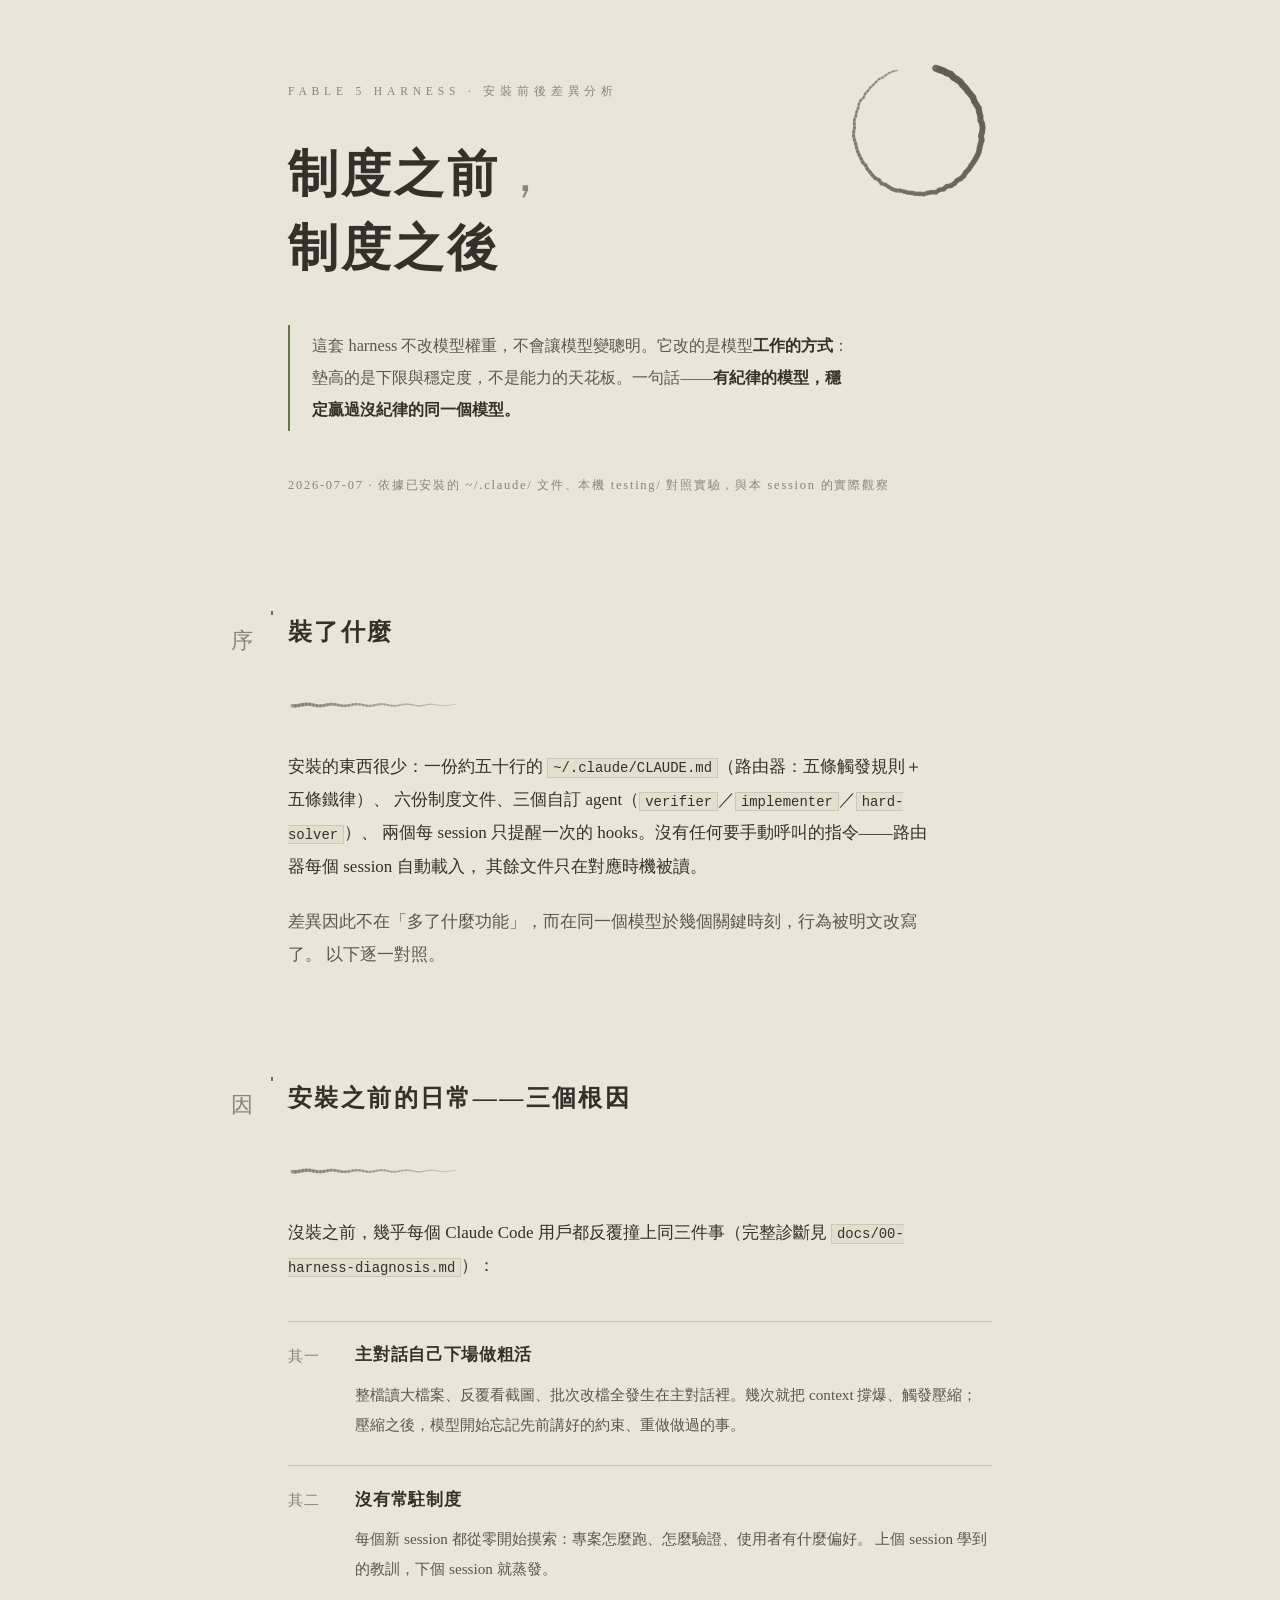
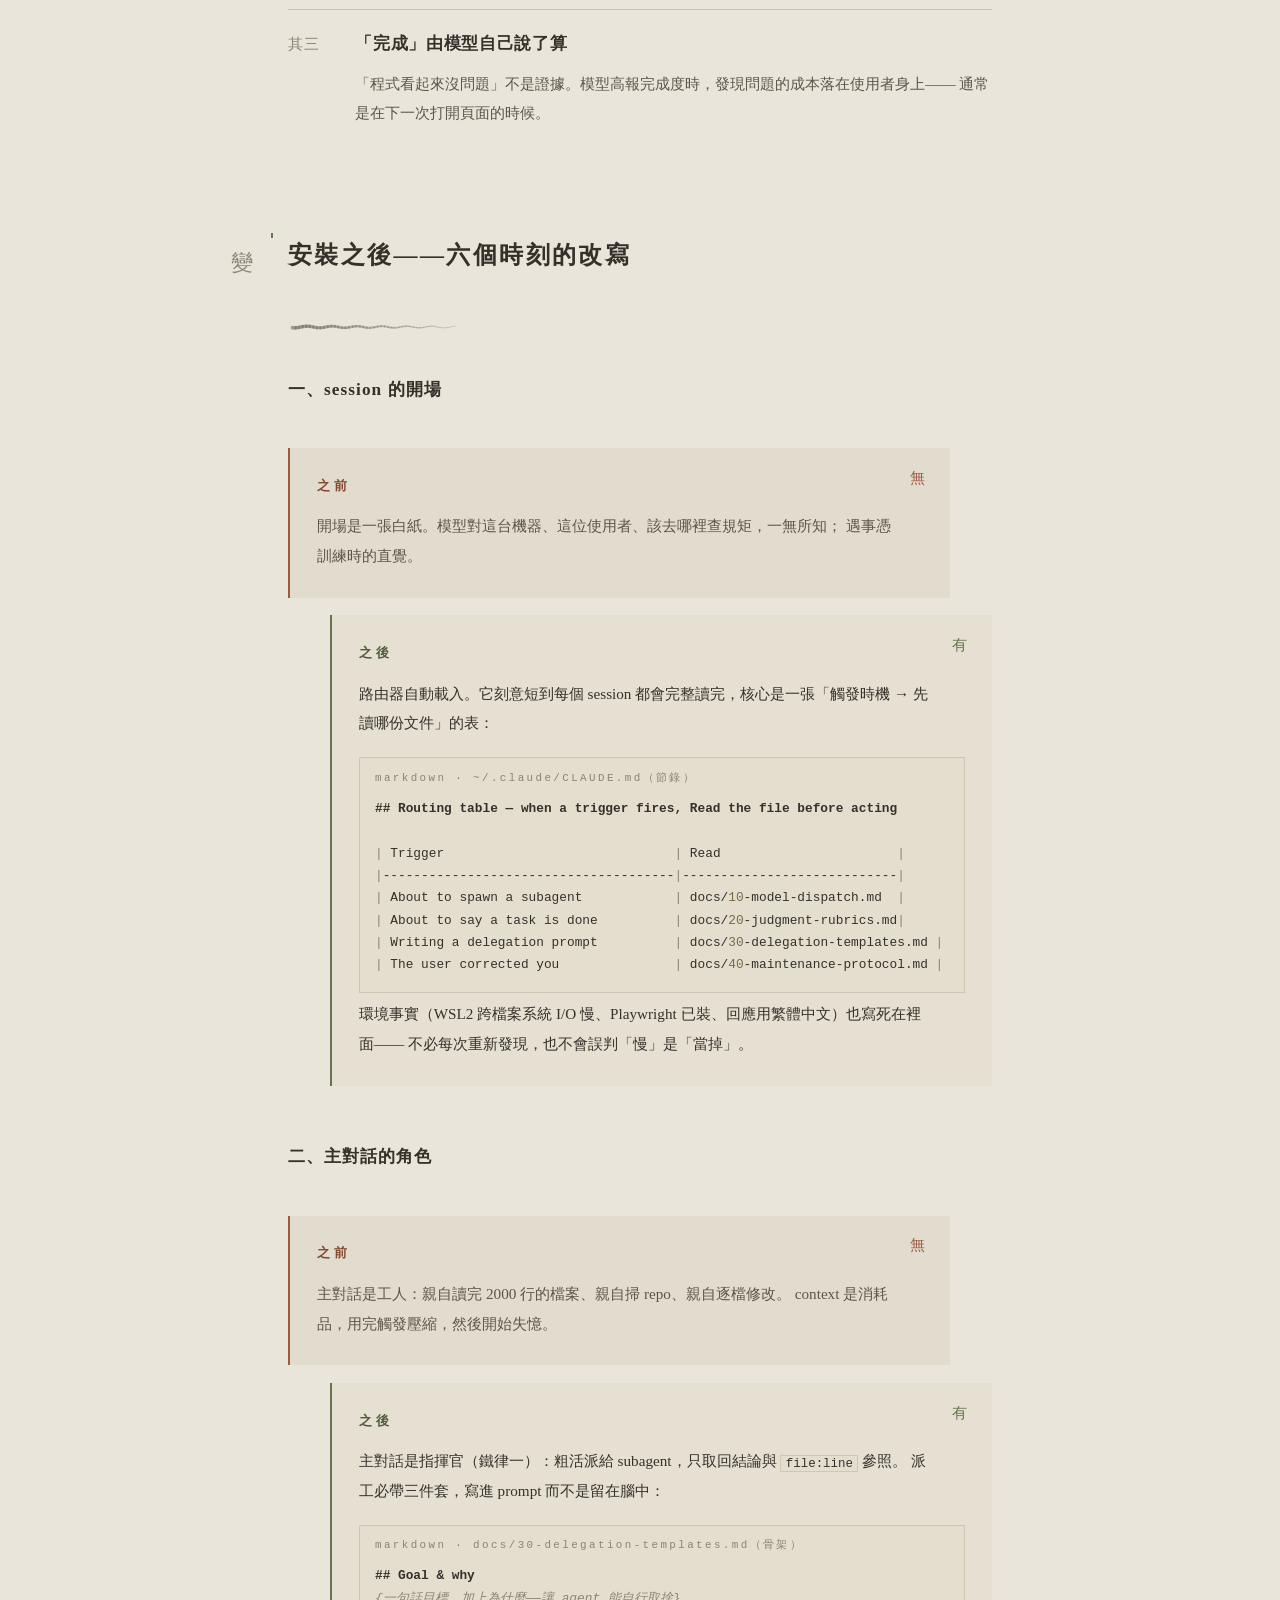
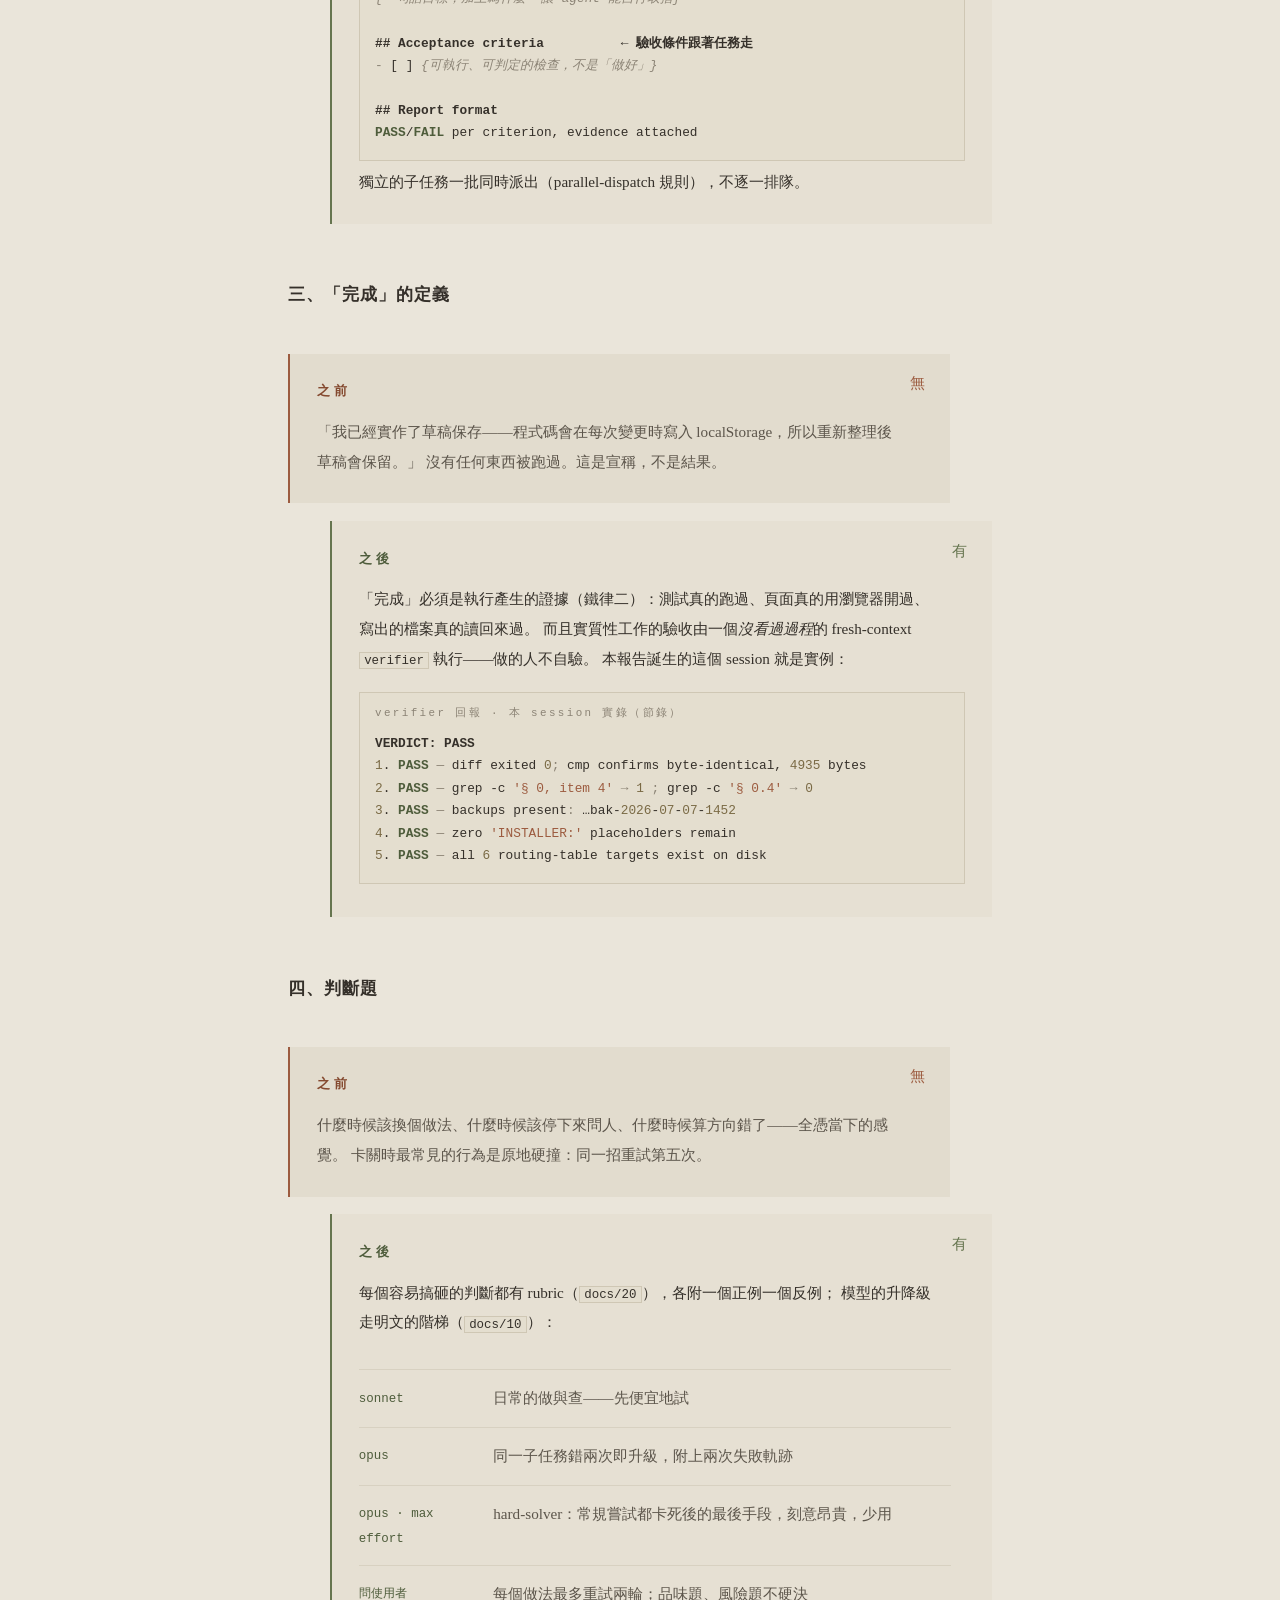
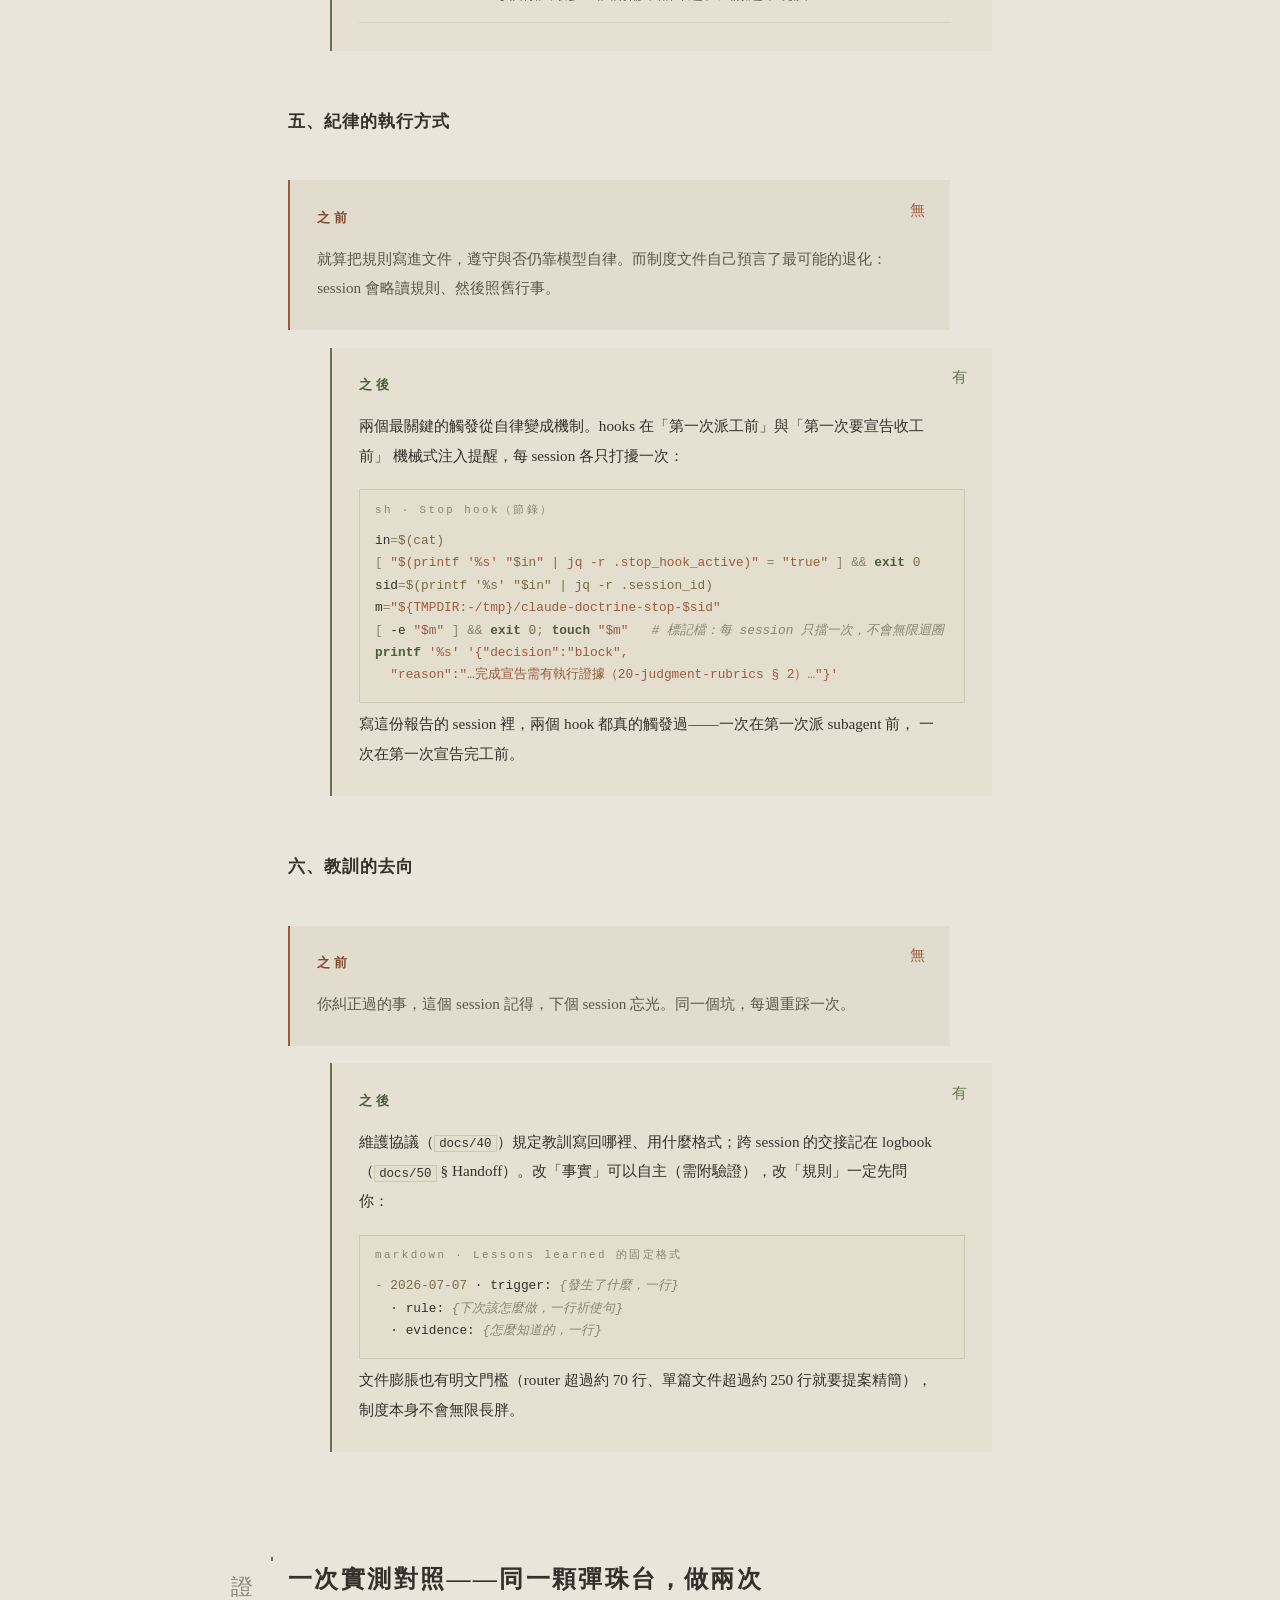
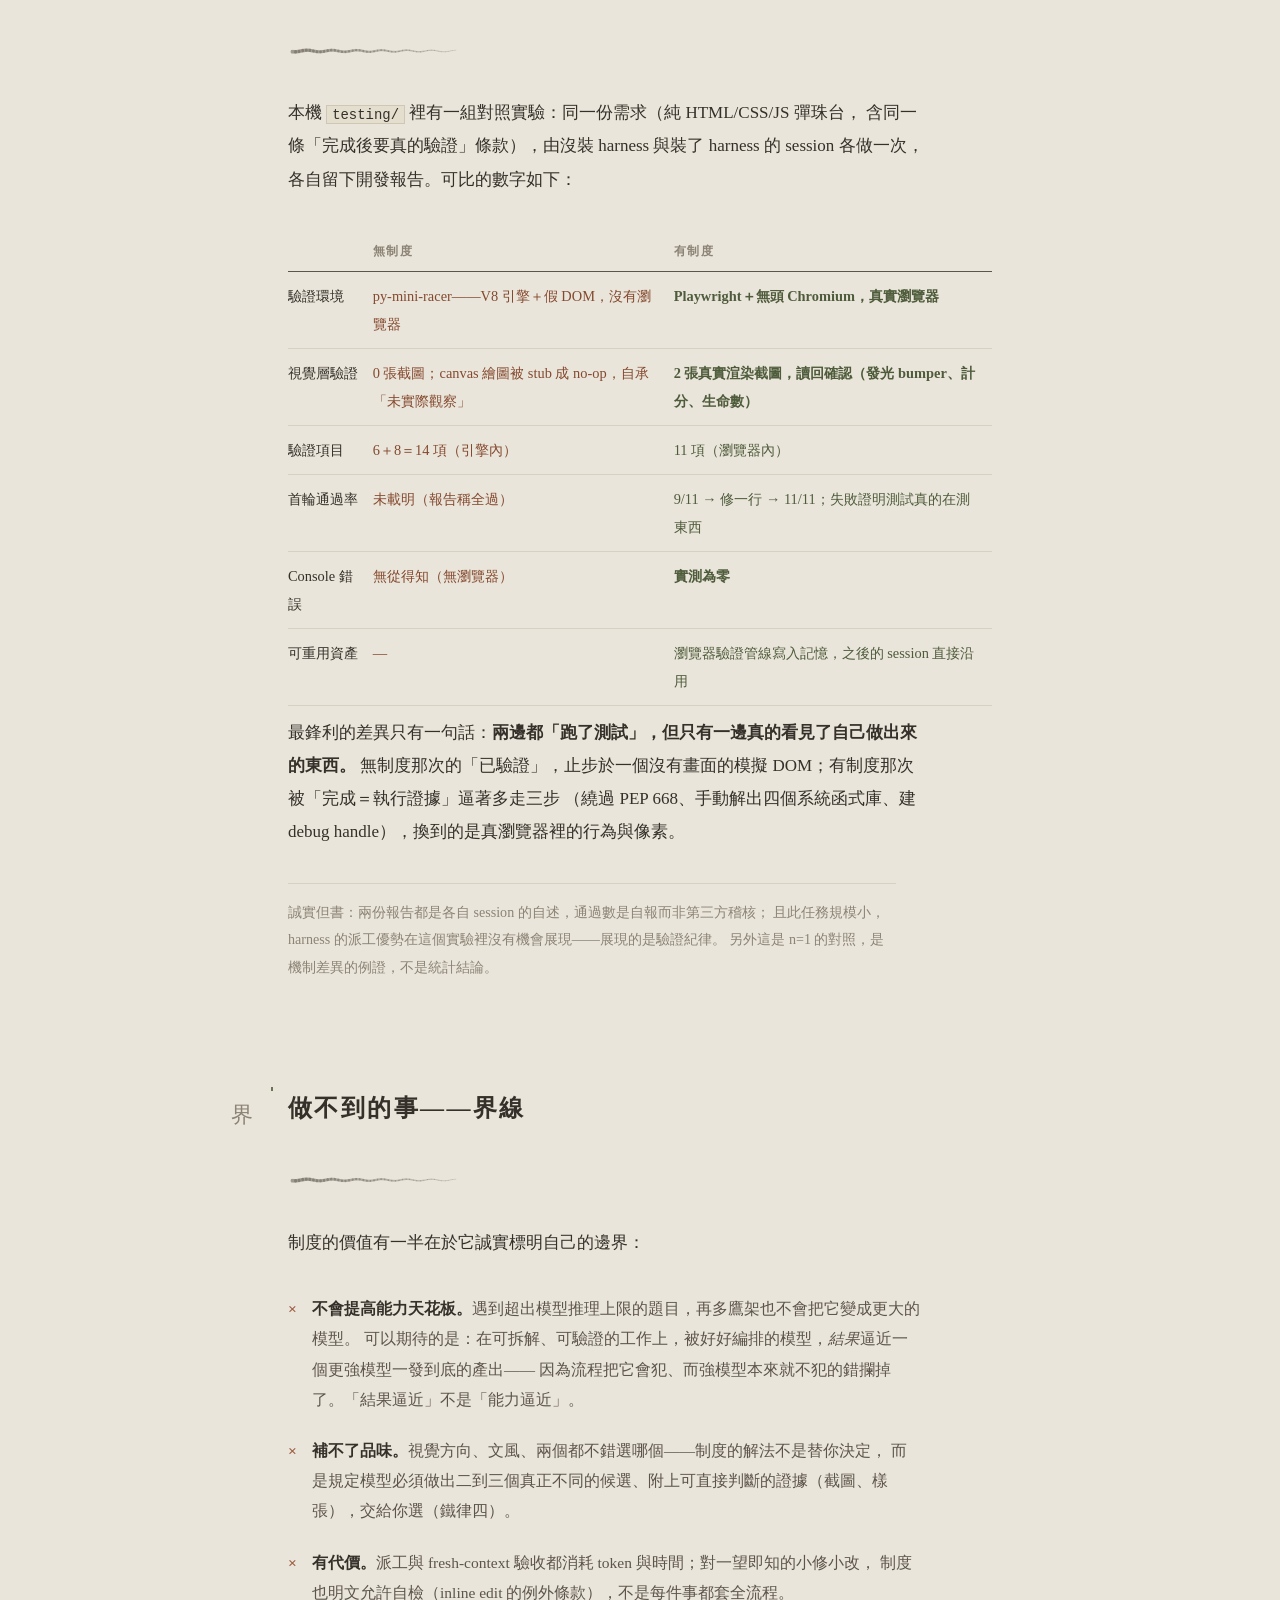
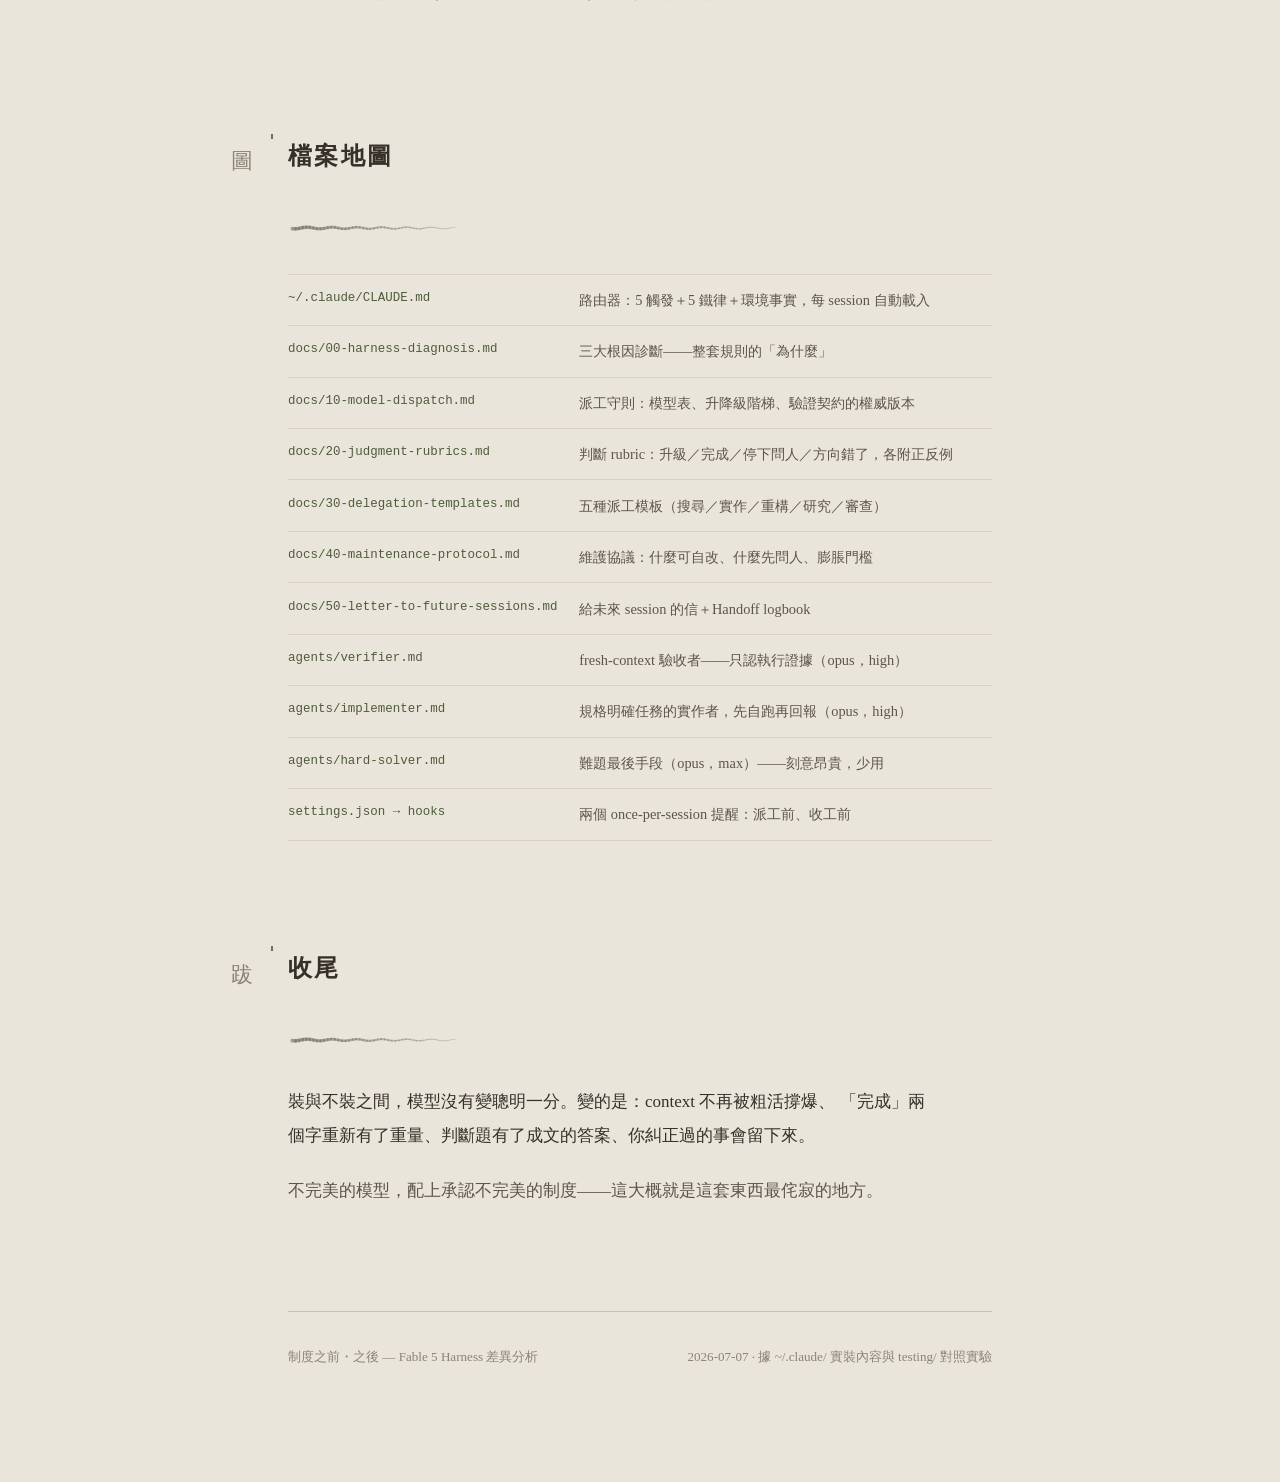
==== harness_impact_analysis.html @ f53d6fe9 "Add before/after impact analysis report (wabi-sabi HTML) Self-contained zh-Hant page contrasting ses" ====
<!doctype html>
<html lang="zh-Hant">
<head>
<meta charset="utf-8">
<meta name="viewport" content="width=device-width, initial-scale=1">
</head>
<body>
<title>制度之前・之後 — Fable 5 Harness 差異分析</title>
<style>
  :root{
    --ground:#EAE5DA; --panel:#E2DCCE; --panel-2:#E6E0D3;
    --ink:#35302A; --ink-soft:#5C554B; --faint:#8B8375;
    --line:#CBC3B1; --line-soft:#D8D1C1;
    --moss:#66754F; --moss-ink:#4E5C3B; --moss-wash:#DCDCC8;
    --rust:#9C5B3F; --rust-ink:#84492F; --rust-wash:#E3D6C6;
    --tea:#7A6A45;
    --code-bg:#E4DECF; --code-line:#CFC7B4;
    --serif:"Noto Serif TC","Source Han Serif TC","Source Han Serif TW","Songti TC","PMingLiU",Georgia,serif;
    --mono:ui-monospace,"Cascadia Code","Consolas","Courier New",monospace;
  }
  @media (prefers-color-scheme: dark){
    :root{
      --ground:#262421; --panel:#2C2926; --panel-2:#2A2724;
      --ink:#D8D1C2; --ink-soft:#B3AB9A; --faint:#8E8677;
      --line:#413D36; --line-soft:#38342E;
      --moss:#95A578; --moss-ink:#A9B98C; --moss-wash:#31342A;
      --rust:#C08059; --rust-ink:#CE9270; --rust-wash:#38302A;
      --tea:#B3A075;
      --code-bg:#211F1C; --code-line:#3A362F;
    }
  }
  :root[data-theme="light"]{
    --ground:#EAE5DA; --panel:#E2DCCE; --panel-2:#E6E0D3;
    --ink:#35302A; --ink-soft:#5C554B; --faint:#8B8375;
    --line:#CBC3B1; --line-soft:#D8D1C1;
    --moss:#66754F; --moss-ink:#4E5C3B; --moss-wash:#DCDCC8;
    --rust:#9C5B3F; --rust-ink:#84492F; --rust-wash:#E3D6C6;
    --tea:#7A6A45;
    --code-bg:#E4DECF; --code-line:#CFC7B4;
  }
  :root[data-theme="dark"]{
    --ground:#262421; --panel:#2C2926; --panel-2:#2A2724;
    --ink:#D8D1C2; --ink-soft:#B3AB9A; --faint:#8E8677;
    --line:#413D36; --line-soft:#38342E;
    --moss:#95A578; --moss-ink:#A9B98C; --moss-wash:#31342A;
    --rust:#C08059; --rust-ink:#CE9270; --rust-wash:#38302A;
    --tea:#B3A075;
    --code-bg:#211F1C; --code-line:#3A362F;
  }

  html{background:var(--ground);}
  body{
    font-family:var(--serif); color:var(--ink); background:var(--ground);
    line-height:1.95; font-size:17px;
    margin:0; padding:0 1.25rem;
  }
  .page{max-width:44rem; margin:0 auto; padding:5rem 0 7rem;}

  ::selection{background:var(--moss-wash); color:var(--ink);}
  a{color:var(--moss-ink); text-decoration-color:var(--line);}

  /* ---------- hero ---------- */
  header.hero{position:relative; margin-bottom:7rem;}
  .hero .eyebrow{
    font-size:.72rem; letter-spacing:.42em; color:var(--faint);
    text-transform:uppercase; margin:0 0 2.2rem;
  }
  .hero h1{
    font-size:clamp(2rem,6vw,3.1rem); font-weight:600; line-height:1.5;
    letter-spacing:.06em; margin:0 0 2.4rem; text-wrap:balance; max-width:26ch;
  }
  .hero h1 .turn{color:var(--faint); font-weight:400;}
  .hero .enso{
    position:absolute; right:-1rem; top:-2.5rem; width:180px; height:180px;
    opacity:.85; pointer-events:none;
  }
  .thesis{
    border-left:2px solid var(--moss); padding:.35rem 0 .35rem 1.4rem;
    max-width:34rem; color:var(--ink-soft); font-size:1.02rem;
  }
  .thesis strong{color:var(--ink); font-weight:600;}
  .hero .meta{margin-top:2.6rem; font-size:.78rem; color:var(--faint); letter-spacing:.14em;}

  /* ---------- sections ---------- */
  section{position:relative; margin:0 0 6.5rem;}
  .chapter{
    display:flex; align-items:baseline; gap:1.1rem; margin-bottom:2.6rem;
  }
  .chapter .kanji{
    font-size:1.5rem; color:var(--faint); flex:none;
    border-bottom:2px solid var(--moss); padding-bottom:.15rem;
  }
  .chapter h2{
    font-size:1.5rem; font-weight:600; letter-spacing:.1em; margin:0; text-wrap:balance;
  }
  @media (min-width:64rem){
    .chapter .kanji{
      position:absolute; left:-4.2rem; top:.1rem;
      writing-mode:vertical-rl; text-orientation:upright;
      border-bottom:none; border-right:2px solid var(--moss);
      padding:0 .5rem 0 0; font-size:1.35rem; letter-spacing:.2em;
    }
  }
  p{margin:0 0 1.4rem; max-width:40rem;}
  .quiet{color:var(--ink-soft);}
  .note{
    font-size:.88rem; color:var(--faint); border-top:1px solid var(--line-soft);
    padding-top:.9rem; margin-top:2.2rem; max-width:38rem;
  }
  .stroke{display:block; width:11rem; height:14px; margin:0 0 2.4rem; opacity:.75;}

  /* ---------- root causes ---------- */
  .causes{display:flex; flex-direction:column; gap:1.6rem; margin:2.4rem 0 0; counter-reset:cause;}
  .cause{
    border-top:1px solid var(--line); padding-top:1.1rem;
    display:grid; grid-template-columns:3.2rem 1fr; gap:1rem;
  }
  .cause::before{
    counter-increment:cause; content:"其" counter(cause,cjk-ideographic);
    color:var(--faint); font-size:.92rem; letter-spacing:.1em; padding-top:.15rem;
  }
  .cause h3{font-size:1.05rem; font-weight:600; margin:0 0 .5rem; letter-spacing:.04em;}
  .cause p{font-size:.95rem; color:var(--ink-soft); margin:0;}

  /* ---------- before / after pairs ---------- */
  .pair{display:flex; flex-direction:column; gap:0; margin:2.6rem 0 3.4rem;}
  .panel{padding:1.6rem 1.7rem 1.7rem; position:relative;}
  .panel .tag{
    position:absolute; top:1.35rem; right:1.5rem;
    font-size:.95rem; line-height:1; letter-spacing:.08em;
  }
  .panel h4{margin:0 0 .8rem; font-size:.8rem; letter-spacing:.3em; font-weight:600;}
  .panel p{font-size:.95rem; margin:0 0 1rem; max-width:36rem;}
  .panel p:last-child{margin-bottom:0;}
  .panel.mu{
    background:var(--panel); color:var(--ink-soft);
    margin-right:2.6rem; border-left:2px solid var(--rust);
  }
  .panel.mu .tag{color:var(--rust);}
  .panel.mu h4{color:var(--rust-ink);}
  .panel.yu{
    background:var(--panel-2); margin-left:2.6rem; margin-top:1.1rem;
    border-left:2px solid var(--moss);
  }
  .panel.yu .tag{color:var(--moss);}
  .panel.yu h4{color:var(--moss-ink);}
  @media (max-width:40rem){
    .panel.mu{margin-right:0;} .panel.yu{margin-left:0;}
  }

  /* ---------- code ---------- */
  .codewrap{
    background:var(--code-bg); border:1px solid var(--code-line);
    margin:1.2rem 0 .4rem; overflow-x:auto;
  }
  .codewrap .lang{
    display:block; font-family:var(--mono); font-size:.68rem; letter-spacing:.22em;
    color:var(--faint); padding:.6rem .95rem 0;
  }
  pre{
    margin:0; padding:.55rem .95rem .95rem; font-family:var(--mono);
    font-size:.8rem; line-height:1.75; tab-size:2;
  }
  code{font-family:var(--mono);}
  p code, li code{
    background:var(--code-bg); border:1px solid var(--code-line);
    padding:.05em .35em; font-size:.82em;
  }
  .tk-com{color:var(--faint); font-style:italic;}
  .tk-str{color:var(--rust);}
  .tk-key{color:var(--moss-ink); font-weight:600;}
  .tk-var{color:var(--tea);}
  .tk-num{color:var(--tea);}
  .tk-pun{color:var(--faint);}
  .tk-hed{color:var(--ink); font-weight:700;}
  .tk-emp{font-weight:700;}
  .tk-pass{color:var(--moss-ink); font-weight:700;}
  .tk-fail{color:var(--rust-ink); font-weight:700;}
  .tk-ann{color:var(--moss-ink); font-style:italic;}

  /* ---------- ladder ---------- */
  .ladder{margin:2rem 0 0; padding:0; list-style:none; max-width:37rem;}
  .ladder li{
    border-top:1px solid var(--line-soft); padding:.85rem .2rem .85rem 0;
    display:grid; grid-template-columns:7.4rem 1fr; gap:1rem; font-size:.95rem;
  }
  .ladder li:last-child{border-bottom:1px solid var(--line-soft);}
  .ladder .lv{font-family:var(--mono); font-size:.78rem; color:var(--moss-ink); padding-top:.2rem;}
  .ladder .why{color:var(--ink-soft);}

  /* ---------- evidence table ---------- */
  .tablewrap{overflow-x:auto; margin:2.2rem 0 .6rem;}
  table{
    border-collapse:collapse; width:100%; min-width:34rem;
    font-size:.9rem; font-variant-numeric:tabular-nums;
  }
  th{
    text-align:left; font-weight:600; font-size:.78rem; letter-spacing:.14em;
    color:var(--faint); border-bottom:1px solid var(--ink-soft);
    padding:.5rem .9rem .5rem 0;
  }
  td{border-bottom:1px solid var(--line-soft); padding:.62rem .9rem .62rem 0; vertical-align:top;}
  td.mu-c{color:var(--rust-ink);}
  td.yu-c{color:var(--moss-ink);}
  .win{font-weight:700;}

  /* ---------- limits ---------- */
  .limits{margin:2.2rem 0 0; padding:0; list-style:none;}
  .limits li{
    padding:0 0 1.3rem 1.5rem; position:relative; max-width:38rem; color:var(--ink-soft);
    font-size:.97rem;
  }
  .limits li::before{content:"×"; position:absolute; left:0; top:0; color:var(--rust); font-weight:600;}
  .limits li strong{color:var(--ink);}

  /* ---------- file map ---------- */
  .filemap{margin:2.2rem 0 0; padding:0; list-style:none; font-size:.92rem;}
  .filemap li{
    display:grid; grid-template-columns:minmax(13rem,17rem) 1fr; gap:1.2rem;
    border-top:1px solid var(--line-soft); padding:.7rem 0;
  }
  .filemap li:last-child{border-bottom:1px solid var(--line-soft);}
  .filemap code{background:none; border:none; padding:0; font-size:.78rem; color:var(--moss-ink);}
  .filemap span{color:var(--ink-soft); font-size:.9rem;}
  @media (max-width:40rem){ .filemap li{grid-template-columns:1fr;} }

  /* ---------- footer ---------- */
  footer{
    margin-top:6rem; padding-top:2rem; border-top:1px solid var(--line);
    font-size:.82rem; color:var(--faint); display:flex; justify-content:space-between;
    gap:2rem; flex-wrap:wrap;
  }

  /* ---------- reveal ---------- */
  .rv{opacity:0; transform:translateY(14px); transition:opacity .9s ease, transform .9s ease;}
  .rv.in{opacity:1; transform:none;}
  @media (prefers-reduced-motion: reduce){
    .rv{opacity:1; transform:none; transition:none;}
  }
</style>

<div class="page">

<header class="hero">
  <canvas class="enso" width="360" height="360" aria-hidden="true"></canvas>
  <p class="eyebrow">Fable 5 Harness · 安裝前後差異分析</p>
  <h1>制度之前<span class="turn">，</span><br>制度之後</h1>
  <div class="thesis">
    <p style="margin:0">這套 harness 不改模型權重，不會讓模型變聰明。它改的是模型<strong>工作的方式</strong>：
    墊高的是下限與穩定度，不是能力的天花板。一句話——<strong>有紀律的模型，穩定贏過沒紀律的同一個模型。</strong></p>
  </div>
  <p class="meta">2026-07-07 · 依據已安裝的 ~/.claude/ 文件、本機 testing/ 對照實驗，與本 session 的實際觀察</p>
</header>

<section class="rv">
  <div class="chapter"><span class="kanji">序</span><h2>裝了什麼</h2></div>
  <canvas class="stroke" width="440" height="28" aria-hidden="true"></canvas>
  <p>安裝的東西很少：一份約五十行的 <code>~/.claude/CLAUDE.md</code>（路由器：五條觸發規則＋五條鐵律）、
  六份制度文件、三個自訂 agent（<code>verifier</code>／<code>implementer</code>／<code>hard-solver</code>）、
  兩個每 session 只提醒一次的 hooks。沒有任何要手動呼叫的指令——路由器每個 session 自動載入，
  其餘文件只在對應時機被讀。</p>
  <p class="quiet">差異因此不在「多了什麼功能」，而在同一個模型於幾個關鍵時刻，行為被明文改寫了。
  以下逐一對照。</p>
</section>

<section class="rv">
  <div class="chapter"><span class="kanji">因</span><h2>安裝之前的日常——三個根因</h2></div>
  <canvas class="stroke" width="440" height="28" aria-hidden="true"></canvas>
  <p>沒裝之前，幾乎每個 Claude Code 用戶都反覆撞上同三件事（完整診斷見
  <code>docs/00-harness-diagnosis.md</code>）：</p>
  <div class="causes">
    <div class="cause">
      <div><h3>主對話自己下場做粗活</h3>
      <p>整檔讀大檔案、反覆看截圖、批次改檔全發生在主對話裡。幾次就把 context 撐爆、觸發壓縮；
      壓縮之後，模型開始忘記先前講好的約束、重做做過的事。</p></div>
    </div>
    <div class="cause">
      <div><h3>沒有常駐制度</h3>
      <p>每個新 session 都從零開始摸索：專案怎麼跑、怎麼驗證、使用者有什麼偏好。
      上個 session 學到的教訓，下個 session 就蒸發。</p></div>
    </div>
    <div class="cause">
      <div><h3>「完成」由模型自己說了算</h3>
      <p>「程式看起來沒問題」不是證據。模型高報完成度時，發現問題的成本落在使用者身上——
      通常是在下一次打開頁面的時候。</p></div>
    </div>
  </div>
</section>

<section class="rv">
  <div class="chapter"><span class="kanji">變</span><h2>安裝之後——六個時刻的改寫</h2></div>
  <canvas class="stroke" width="440" height="28" aria-hidden="true"></canvas>

  <h3 style="font-size:1.08rem;letter-spacing:.06em;margin:0 0 .4rem">一、session 的開場</h3>
  <div class="pair">
    <div class="panel mu"><span class="tag">無</span><h4>之前</h4>
      <p>開場是一張白紙。模型對這台機器、這位使用者、該去哪裡查規矩，一無所知；
      遇事憑訓練時的直覺。</p></div>
    <div class="panel yu"><span class="tag">有</span><h4>之後</h4>
      <p>路由器自動載入。它刻意短到每個 session 都會完整讀完，核心是一張「觸發時機 → 先讀哪份文件」的表：</p>
      <div class="codewrap"><span class="lang">markdown · ~/.claude/CLAUDE.md（節錄）</span>
<pre><code data-lang="md">## Routing table — when a trigger fires, Read the file before acting

| Trigger                              | Read                       |
|--------------------------------------|----------------------------|
| About to spawn a subagent            | docs/10-model-dispatch.md  |
| About to say a task is done          | docs/20-judgment-rubrics.md|
| Writing a delegation prompt          | docs/30-delegation-templates.md |
| The user corrected you               | docs/40-maintenance-protocol.md |</code></pre></div>
      <p>環境事實（WSL2 跨檔案系統 I/O 慢、Playwright 已裝、回應用繁體中文）也寫死在裡面——
      不必每次重新發現，也不會誤判「慢」是「當掉」。</p></div>
  </div>

  <h3 style="font-size:1.08rem;letter-spacing:.06em;margin:0 0 .4rem">二、主對話的角色</h3>
  <div class="pair">
    <div class="panel mu"><span class="tag">無</span><h4>之前</h4>
      <p>主對話是工人：親自讀完 2000 行的檔案、親自掃 repo、親自逐檔修改。
      context 是消耗品，用完觸發壓縮，然後開始失憶。</p></div>
    <div class="panel yu"><span class="tag">有</span><h4>之後</h4>
      <p>主對話是指揮官（鐵律一）：粗活派給 subagent，只取回結論與 <code>file:line</code> 參照。
      派工必帶三件套，寫進 prompt 而不是留在腦中：</p>
      <div class="codewrap"><span class="lang">markdown · docs/30-delegation-templates.md（骨架）</span>
<pre><code data-lang="md">## Goal &amp; why
{一句話目標，加上為什麼——讓 agent 能自行取捨}

## Acceptance criteria          ← 驗收條件跟著任務走
- [ ] {可執行、可判定的檢查，不是「做好」}

## Report format
PASS/FAIL per criterion, evidence attached</code></pre></div>
      <p>獨立的子任務一批同時派出（parallel-dispatch 規則），不逐一排隊。</p></div>
  </div>

  <h3 style="font-size:1.08rem;letter-spacing:.06em;margin:0 0 .4rem">三、「完成」的定義</h3>
  <div class="pair">
    <div class="panel mu"><span class="tag">無</span><h4>之前</h4>
      <p>「我已經實作了草稿保存——程式碼會在每次變更時寫入 localStorage，所以重新整理後草稿會保留。」
      沒有任何東西被跑過。這是宣稱，不是結果。</p></div>
    <div class="panel yu"><span class="tag">有</span><h4>之後</h4>
      <p>「完成」必須是執行產生的證據（鐵律二）：測試真的跑過、頁面真的用瀏覽器開過、寫出的檔案真的讀回來過。
      而且實質性工作的驗收由一個<em>沒看過過程</em>的 fresh-context <code>verifier</code> 執行——做的人不自驗。
      本報告誕生的這個 session 就是實例：</p>
      <div class="codewrap"><span class="lang">verifier 回報 · 本 session 實錄（節錄）</span>
<pre><code data-lang="rep">VERDICT: PASS
1. PASS — diff exited 0; cmp confirms byte-identical, 4935 bytes
2. PASS — grep -c '§ 0, item 4' → 1 ; grep -c '§ 0.4' → 0
3. PASS — backups present: …bak-2026-07-07-1452
4. PASS — zero 'INSTALLER:' placeholders remain
5. PASS — all 6 routing-table targets exist on disk</code></pre></div></div>
  </div>

  <h3 style="font-size:1.08rem;letter-spacing:.06em;margin:0 0 .4rem">四、判斷題</h3>
  <div class="pair">
    <div class="panel mu"><span class="tag">無</span><h4>之前</h4>
      <p>什麼時候該換個做法、什麼時候該停下來問人、什麼時候算方向錯了——全憑當下的感覺。
      卡關時最常見的行為是原地硬撞：同一招重試第五次。</p></div>
    <div class="panel yu"><span class="tag">有</span><h4>之後</h4>
      <p>每個容易搞砸的判斷都有 rubric（<code>docs/20</code>），各附一個正例一個反例；
      模型的升降級走明文的階梯（<code>docs/10</code>）：</p>
      <ul class="ladder">
        <li><span class="lv">sonnet</span><span class="why">日常的做與查——先便宜地試</span></li>
        <li><span class="lv">opus</span><span class="why">同一子任務錯兩次即升級，附上兩次失敗軌跡</span></li>
        <li><span class="lv">opus · max effort</span><span class="why">hard-solver：常規嘗試都卡死後的最後手段，刻意昂貴，少用</span></li>
        <li><span class="lv">問使用者</span><span class="why">每個做法最多重試兩輪；品味題、風險題不硬決</span></li>
      </ul></div>
  </div>

  <h3 style="font-size:1.08rem;letter-spacing:.06em;margin:0 0 .4rem">五、紀律的執行方式</h3>
  <div class="pair">
    <div class="panel mu"><span class="tag">無</span><h4>之前</h4>
      <p>就算把規則寫進文件，遵守與否仍靠模型自律。而制度文件自己預言了最可能的退化：
      session 會略讀規則、然後照舊行事。</p></div>
    <div class="panel yu"><span class="tag">有</span><h4>之後</h4>
      <p>兩個最關鍵的觸發從自律變成機制。hooks 在「第一次派工前」與「第一次要宣告收工前」
      機械式注入提醒，每 session 各只打擾一次：</p>
      <div class="codewrap"><span class="lang">sh · Stop hook（節錄）</span>
<pre><code data-lang="sh">in=$(cat)
[ "$(printf '%s' "$in" | jq -r .stop_hook_active)" = "true" ] &amp;&amp; exit 0
sid=$(printf '%s' "$in" | jq -r .session_id)
m="${TMPDIR:-/tmp}/claude-doctrine-stop-$sid"
[ -e "$m" ] &amp;&amp; exit 0; touch "$m"   # 標記檔：每 session 只擋一次，不會無限迴圈
printf '%s' '{"decision":"block",
  "reason":"…完成宣告需有執行證據（20-judgment-rubrics § 2）…"}'</code></pre></div>
      <p>寫這份報告的 session 裡，兩個 hook 都真的觸發過——一次在第一次派 subagent 前，
      一次在第一次宣告完工前。</p></div>
  </div>

  <h3 style="font-size:1.08rem;letter-spacing:.06em;margin:0 0 .4rem">六、教訓的去向</h3>
  <div class="pair">
    <div class="panel mu"><span class="tag">無</span><h4>之前</h4>
      <p>你糾正過的事，這個 session 記得，下個 session 忘光。同一個坑，每週重踩一次。</p></div>
    <div class="panel yu"><span class="tag">有</span><h4>之後</h4>
      <p>維護協議（<code>docs/40</code>）規定教訓寫回哪裡、用什麼格式；跨 session 的交接記在
      logbook（<code>docs/50</code> § Handoff）。改「事實」可以自主（需附驗證），改「規則」一定先問你：</p>
      <div class="codewrap"><span class="lang">markdown · Lessons learned 的固定格式</span>
<pre><code data-lang="md">- 2026-07-07 · trigger: {發生了什麼，一行}
  · rule: {下次該怎麼做，一行祈使句}
  · evidence: {怎麼知道的，一行}</code></pre></div>
      <p>文件膨脹也有明文門檻（router 超過約 70 行、單篇文件超過約 250 行就要提案精簡），
      制度本身不會無限長胖。</p></div>
  </div>
</section>

<section class="rv">
  <div class="chapter"><span class="kanji">證</span><h2>一次實測對照——同一顆彈珠台，做兩次</h2></div>
  <canvas class="stroke" width="440" height="28" aria-hidden="true"></canvas>
  <p>本機 <code>testing/</code> 裡有一組對照實驗：同一份需求（純 HTML/CSS/JS 彈珠台，
  含同一條「完成後要真的驗證」條款），由沒裝 harness 與裝了 harness 的 session 各做一次，
  各自留下開發報告。可比的數字如下：</p>
  <div class="tablewrap">
    <table>
      <thead><tr><th></th><th>無制度</th><th>有制度</th></tr></thead>
      <tbody>
        <tr><td>驗證環境</td>
            <td class="mu-c">py-mini-racer——V8 引擎＋假 DOM，沒有瀏覽器</td>
            <td class="yu-c win">Playwright＋無頭 Chromium，真實瀏覽器</td></tr>
        <tr><td>視覺層驗證</td>
            <td class="mu-c">0 張截圖；canvas 繪圖被 stub 成 no-op，自承「未實際觀察」</td>
            <td class="yu-c win">2 張真實渲染截圖，讀回確認（發光 bumper、計分、生命數）</td></tr>
        <tr><td>驗證項目</td><td class="mu-c">6＋8＝14 項（引擎內）</td><td class="yu-c">11 項（瀏覽器內）</td></tr>
        <tr><td>首輪通過率</td><td class="mu-c">未載明（報告稱全過）</td>
            <td class="yu-c">9/11 → 修一行 → 11/11；失敗證明測試真的在測東西</td></tr>
        <tr><td>Console 錯誤</td><td class="mu-c">無從得知（無瀏覽器）</td><td class="yu-c win">實測為零</td></tr>
        <tr><td>可重用資產</td><td class="mu-c">—</td>
            <td class="yu-c">瀏覽器驗證管線寫入記憶，之後的 session 直接沿用</td></tr>
      </tbody>
    </table>
  </div>
  <p>最鋒利的差異只有一句話：<strong>兩邊都「跑了測試」，但只有一邊真的看見了自己做出來的東西。</strong>
  無制度那次的「已驗證」，止步於一個沒有畫面的模擬 DOM；有制度那次被「完成＝執行證據」逼著多走三步
  （繞過 PEP 668、手動解出四個系統函式庫、建 debug handle），換到的是真瀏覽器裡的行為與像素。</p>
  <p class="note">誠實但書：兩份報告都是各自 session 的自述，通過數是自報而非第三方稽核；
  且此任務規模小，harness 的派工優勢在這個實驗裡沒有機會展現——展現的是驗證紀律。
  另外這是 n=1 的對照，是機制差異的例證，不是統計結論。</p>
</section>

<section class="rv">
  <div class="chapter"><span class="kanji">界</span><h2>做不到的事——界線</h2></div>
  <canvas class="stroke" width="440" height="28" aria-hidden="true"></canvas>
  <p>制度的價值有一半在於它誠實標明自己的邊界：</p>
  <ul class="limits">
    <li><strong>不會提高能力天花板。</strong>遇到超出模型推理上限的題目，再多鷹架也不會把它變成更大的模型。
    可以期待的是：在可拆解、可驗證的工作上，被好好編排的模型，<em>結果</em>逼近一個更強模型一發到底的產出——
    因為流程把它會犯、而強模型本來就不犯的錯攔掉了。「結果逼近」不是「能力逼近」。</li>
    <li><strong>補不了品味。</strong>視覺方向、文風、兩個都不錯選哪個——制度的解法不是替你決定，
    而是規定模型必須做出二到三個真正不同的候選、附上可直接判斷的證據（截圖、樣張），交給你選（鐵律四）。</li>
    <li><strong>有代價。</strong>派工與 fresh-context 驗收都消耗 token 與時間；對一望即知的小修小改，
    制度也明文允許自檢（inline edit 的例外條款），不是每件事都套全流程。</li>
  </ul>
</section>

<section class="rv">
  <div class="chapter"><span class="kanji">圖</span><h2>檔案地圖</h2></div>
  <canvas class="stroke" width="440" height="28" aria-hidden="true"></canvas>
  <ul class="filemap">
    <li><code>~/.claude/CLAUDE.md</code><span>路由器：5 觸發＋5 鐵律＋環境事實，每 session 自動載入</span></li>
    <li><code>docs/00-harness-diagnosis.md</code><span>三大根因診斷——整套規則的「為什麼」</span></li>
    <li><code>docs/10-model-dispatch.md</code><span>派工守則：模型表、升降級階梯、驗證契約的權威版本</span></li>
    <li><code>docs/20-judgment-rubrics.md</code><span>判斷 rubric：升級／完成／停下問人／方向錯了，各附正反例</span></li>
    <li><code>docs/30-delegation-templates.md</code><span>五種派工模板（搜尋／實作／重構／研究／審查）</span></li>
    <li><code>docs/40-maintenance-protocol.md</code><span>維護協議：什麼可自改、什麼先問人、膨脹門檻</span></li>
    <li><code>docs/50-letter-to-future-sessions.md</code><span>給未來 session 的信＋Handoff logbook</span></li>
    <li><code>agents/verifier.md</code><span>fresh-context 驗收者——只認執行證據（opus，high）</span></li>
    <li><code>agents/implementer.md</code><span>規格明確任務的實作者，先自跑再回報（opus，high）</span></li>
    <li><code>agents/hard-solver.md</code><span>難題最後手段（opus，max）——刻意昂貴，少用</span></li>
    <li><code>settings.json → hooks</code><span>兩個 once-per-session 提醒：派工前、收工前</span></li>
  </ul>
</section>

<section class="rv">
  <div class="chapter"><span class="kanji">跋</span><h2>收尾</h2></div>
  <canvas class="stroke" width="440" height="28" aria-hidden="true"></canvas>
  <p>裝與不裝之間，模型沒有變聰明一分。變的是：context 不再被粗活撐爆、
  「完成」兩個字重新有了重量、判斷題有了成文的答案、你糾正過的事會留下來。</p>
  <p class="quiet">不完美的模型，配上承認不完美的制度——這大概就是這套東西最侘寂的地方。</p>
</section>

<footer>
  <span>制度之前・之後 — Fable 5 Harness 差異分析</span>
  <span>2026-07-07 · 據 ~/.claude/ 實裝內容與 testing/ 對照實驗</span>
</footer>

</div>

<script>
(function(){
  "use strict";

  /* ---------- tiny syntax highlighter ---------- */
  function esc(s){return s.replace(/&/g,"&amp;").replace(/</g,"&lt;").replace(/>/g,"&gt;");}
  function tokenize(src, rules){
    var out="", i=0;
    while(i<src.length){
      var hit=null;
      for(var r=0;r<rules.length;r++){
        rules[r].re.lastIndex=i;
        var m=rules[r].re.exec(src);
        if(m && m.index===i && m[0].length){hit={cls:rules[r].cls,text:m[0]};break;}
      }
      if(hit){out+='<span class="tk-'+hit.cls+'">'+esc(hit.text)+'</span>';i+=hit.text.length;}
      else{out+=esc(src[i]);i++;}
    }
    return out;
  }
  var RULES={
    sh:[
      {cls:"com",re:/#[^\n]*/gy},
      {cls:"str",re:/'[^']*'|"[^"]*"/gy},
      {cls:"var",re:/\$\{[^}]*\}|\$\([^)]*\)|\$\w+/gy},
      {cls:"key",re:/\b(exit|touch|printf|cat|jq|grep|diff|cp|mv|test)\b/gy},
      {cls:"pun",re:/&&|\|\||[|;\[\]=]/gy},
      {cls:"num",re:/\b\d+\b/gy}
    ],
    md:[
      {cls:"hed",re:/^#{1,6}[^\n]*/gmy},
      {cls:"ann",re:/←[^\n]*/gy},
      {cls:"com",re:/\{[^}]*\}/gy},
      {cls:"str",re:/`[^`\n]*`/gy},
      {cls:"emp",re:/\*\*[^*\n]+\*\*/gy},
      {cls:"pun",re:/^[-|]|[|]/gmy},
      {cls:"key",re:/\b(PASS|FAIL)\b/gy},
      {cls:"num",re:/\b\d{4}-\d\d-\d\d\b|\b\d+\b/gy}
    ],
    rep:[
      {cls:"pass",re:/\bPASS\b/gy},
      {cls:"fail",re:/\bFAIL\b/gy},
      {cls:"hed",re:/^VERDICT[^\n]*/gmy},
      {cls:"str",re:/'[^']*'/gy},
      {cls:"num",re:/\b[\d.]+\b/gy},
      {cls:"pun",re:/[—→;:]/gy}
    ]
  };
  document.querySelectorAll("pre > code[data-lang]").forEach(function(el){
    var rules=RULES[el.getAttribute("data-lang")];
    if(rules){el.innerHTML=tokenize(el.textContent,rules);}
  });

  /* ---------- theme watcher ---------- */
  function isDark(){
    var t=document.documentElement.getAttribute("data-theme");
    if(t==="dark")return true;
    if(t==="light")return false;
    return window.matchMedia("(prefers-color-scheme: dark)").matches;
  }
  function inkColor(){return isDark()?"#D8D1C2":"#4A443C";}

  /* ---------- enso (圓相) ---------- */
  function drawEnso(){
    var c=document.querySelector(".enso"); if(!c)return;
    var x=c.getContext("2d"); x.clearRect(0,0,c.width,c.height);
    var cx=180, cy=180, R=128;
    var start=-Math.PI/2+0.28, sweep=Math.PI*2-0.62;
    x.strokeStyle=inkColor(); x.lineCap="round"; x.globalAlpha=0.9;
    var wob=[], N=90, k;
    for(k=0;k<=N;k++){wob.push((Math.random()-0.5)*3.4);}
    for(k=1;k<=N;k++){
      var t0=start+sweep*(k-1)/N, t1=start+sweep*k/N;
      var r0=R+wob[k-1], r1=R+wob[k];
      var p=k/N;
      x.lineWidth=13*(1-p*0.82)+1.4;
      x.globalAlpha=0.88-p*0.45;
      x.beginPath();
      x.moveTo(cx+Math.cos(t0)*r0, cy+Math.sin(t0)*r0);
      x.lineTo(cx+Math.cos(t1)*r1, cy+Math.sin(t1)*r1);
      x.stroke();
    }
  }

  /* ---------- brush dividers ---------- */
  function drawStrokes(){
    document.querySelectorAll("canvas.stroke").forEach(function(c){
      var x=c.getContext("2d"); x.clearRect(0,0,c.width,c.height);
      x.strokeStyle=inkColor(); x.lineCap="round";
      var y=14, N=46, k;
      for(k=1;k<=N;k++){
        var p=k/N;
        x.lineWidth=6.5*(1-p*0.9)+0.8;
        x.globalAlpha=0.62-p*0.34;
        x.beginPath();
        x.moveTo(10+(c.width-30)*(k-1)/N, y+Math.sin(k*0.9)*1.7);
        x.lineTo(10+(c.width-30)*k/N,     y+Math.sin((k+1)*0.9)*1.7);
        x.stroke();
      }
    });
  }
  function redraw(){drawEnso();drawStrokes();}
  redraw();
  window.matchMedia("(prefers-color-scheme: dark)").addEventListener("change",redraw);
  new MutationObserver(redraw).observe(document.documentElement,{attributes:true,attributeFilter:["data-theme"]});

  /* ---------- reveal on scroll ---------- */
  var reduced=window.matchMedia("(prefers-reduced-motion: reduce)").matches;
  var els=document.querySelectorAll(".rv");
  if(reduced || !("IntersectionObserver" in window)){
    els.forEach(function(e){e.classList.add("in");});
  }else{
    var io=new IntersectionObserver(function(entries){
      entries.forEach(function(en){
        if(en.isIntersecting){en.target.classList.add("in");io.unobserve(en.target);}
      });
    },{rootMargin:"0px 0px -8% 0px"});
    els.forEach(function(e){io.observe(e);});
  }
})();
</script>

</body>
</html>
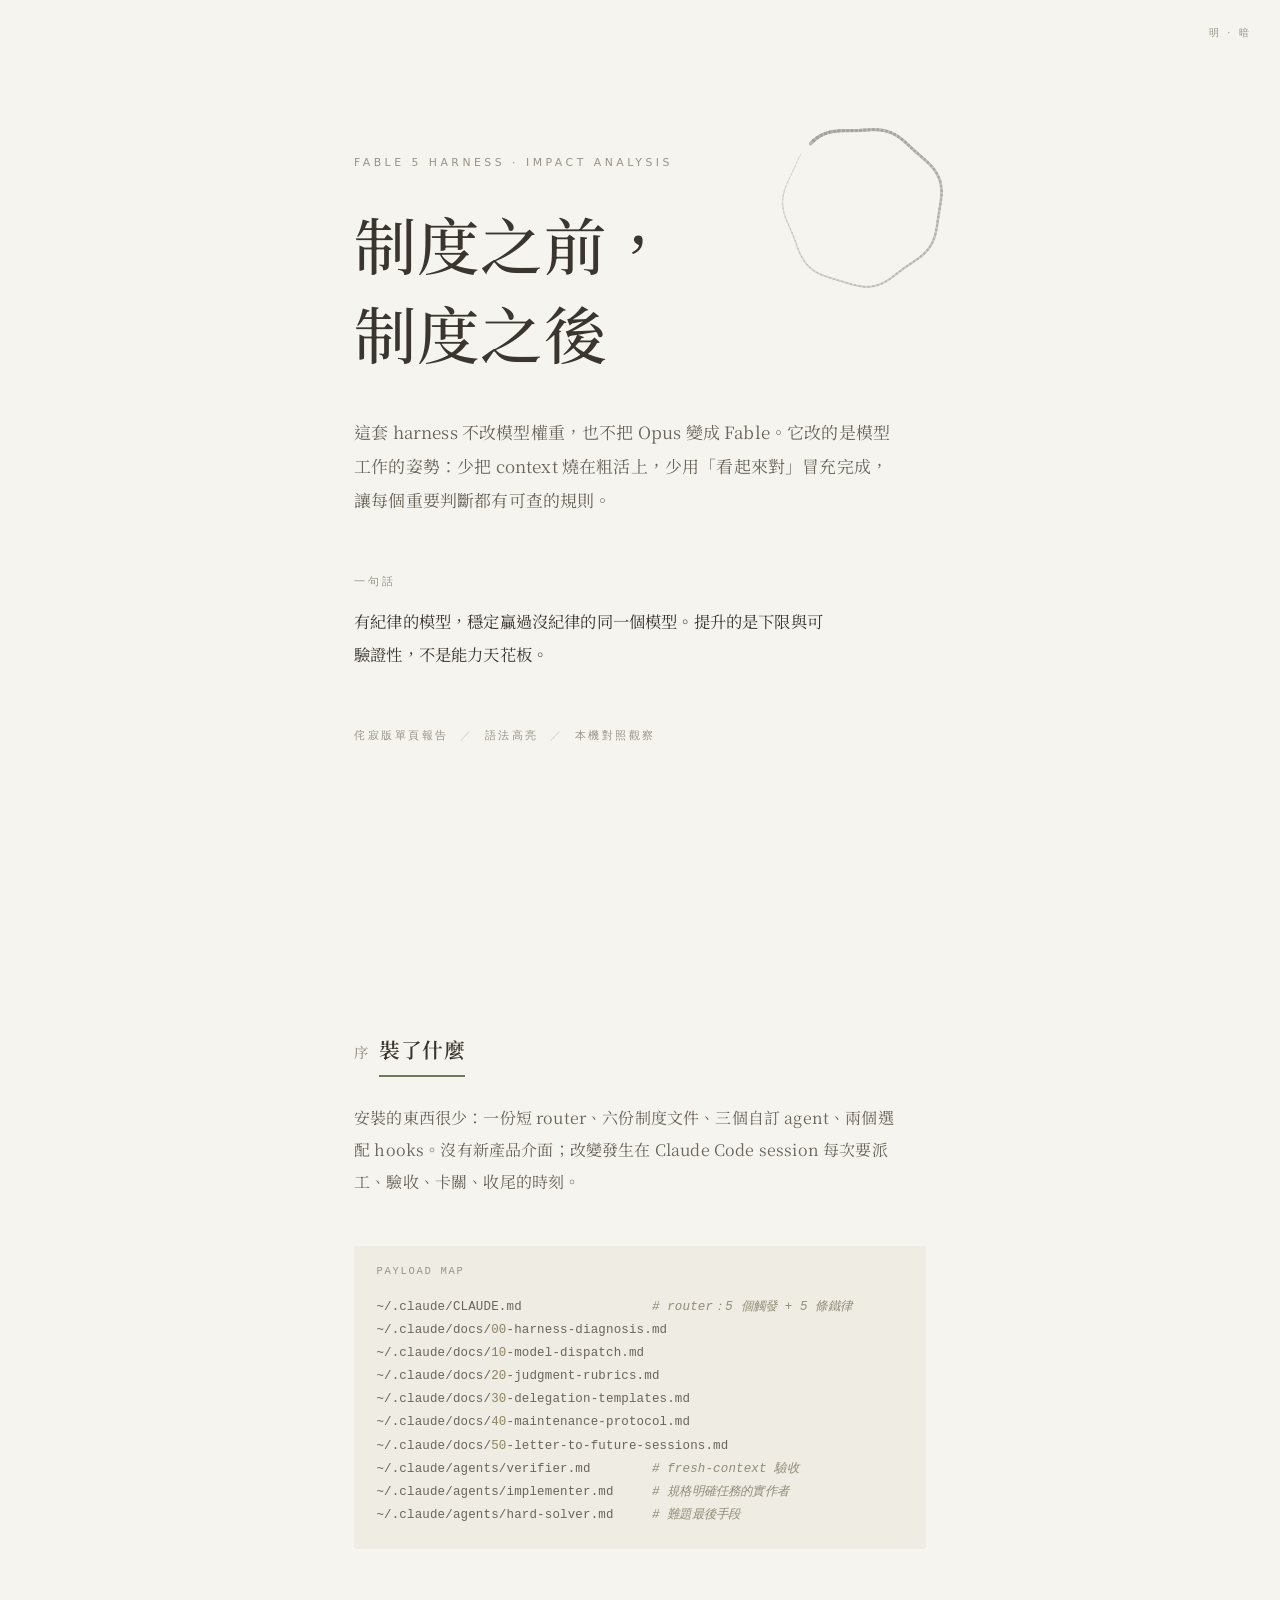
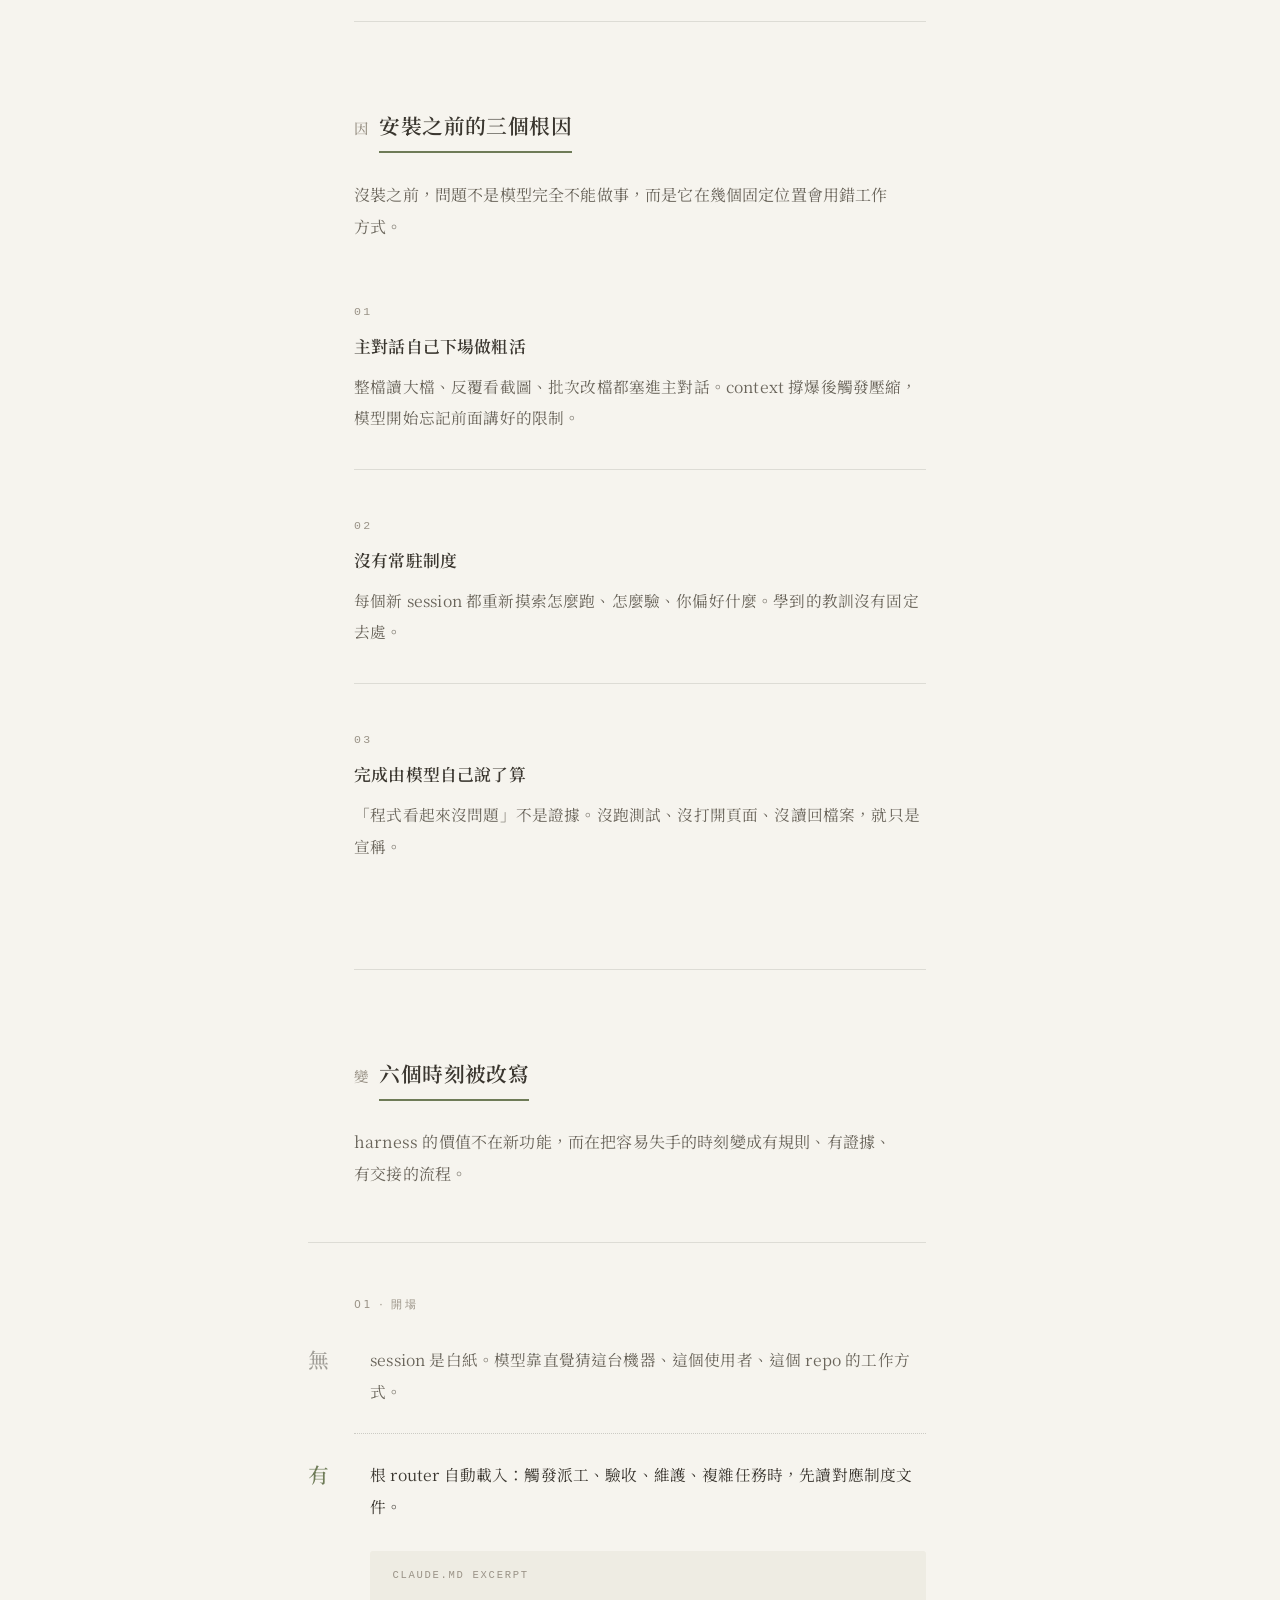
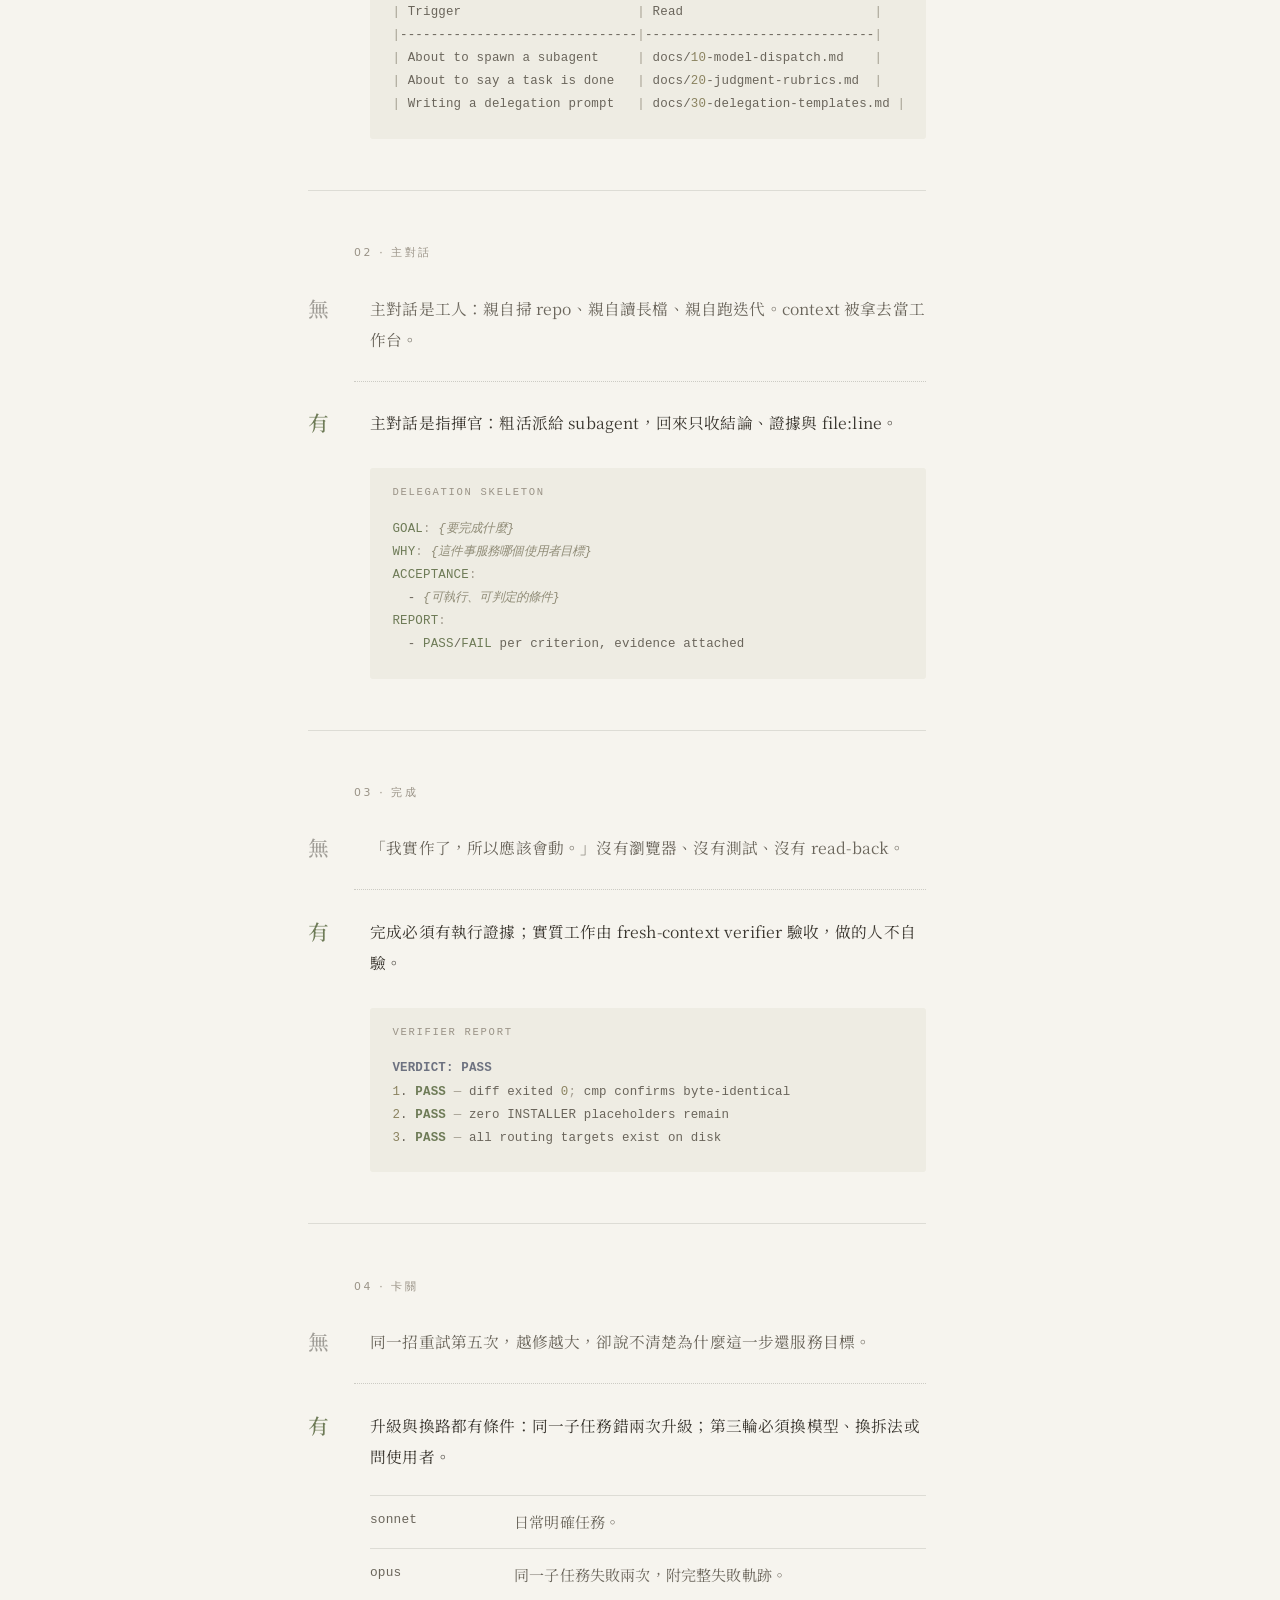
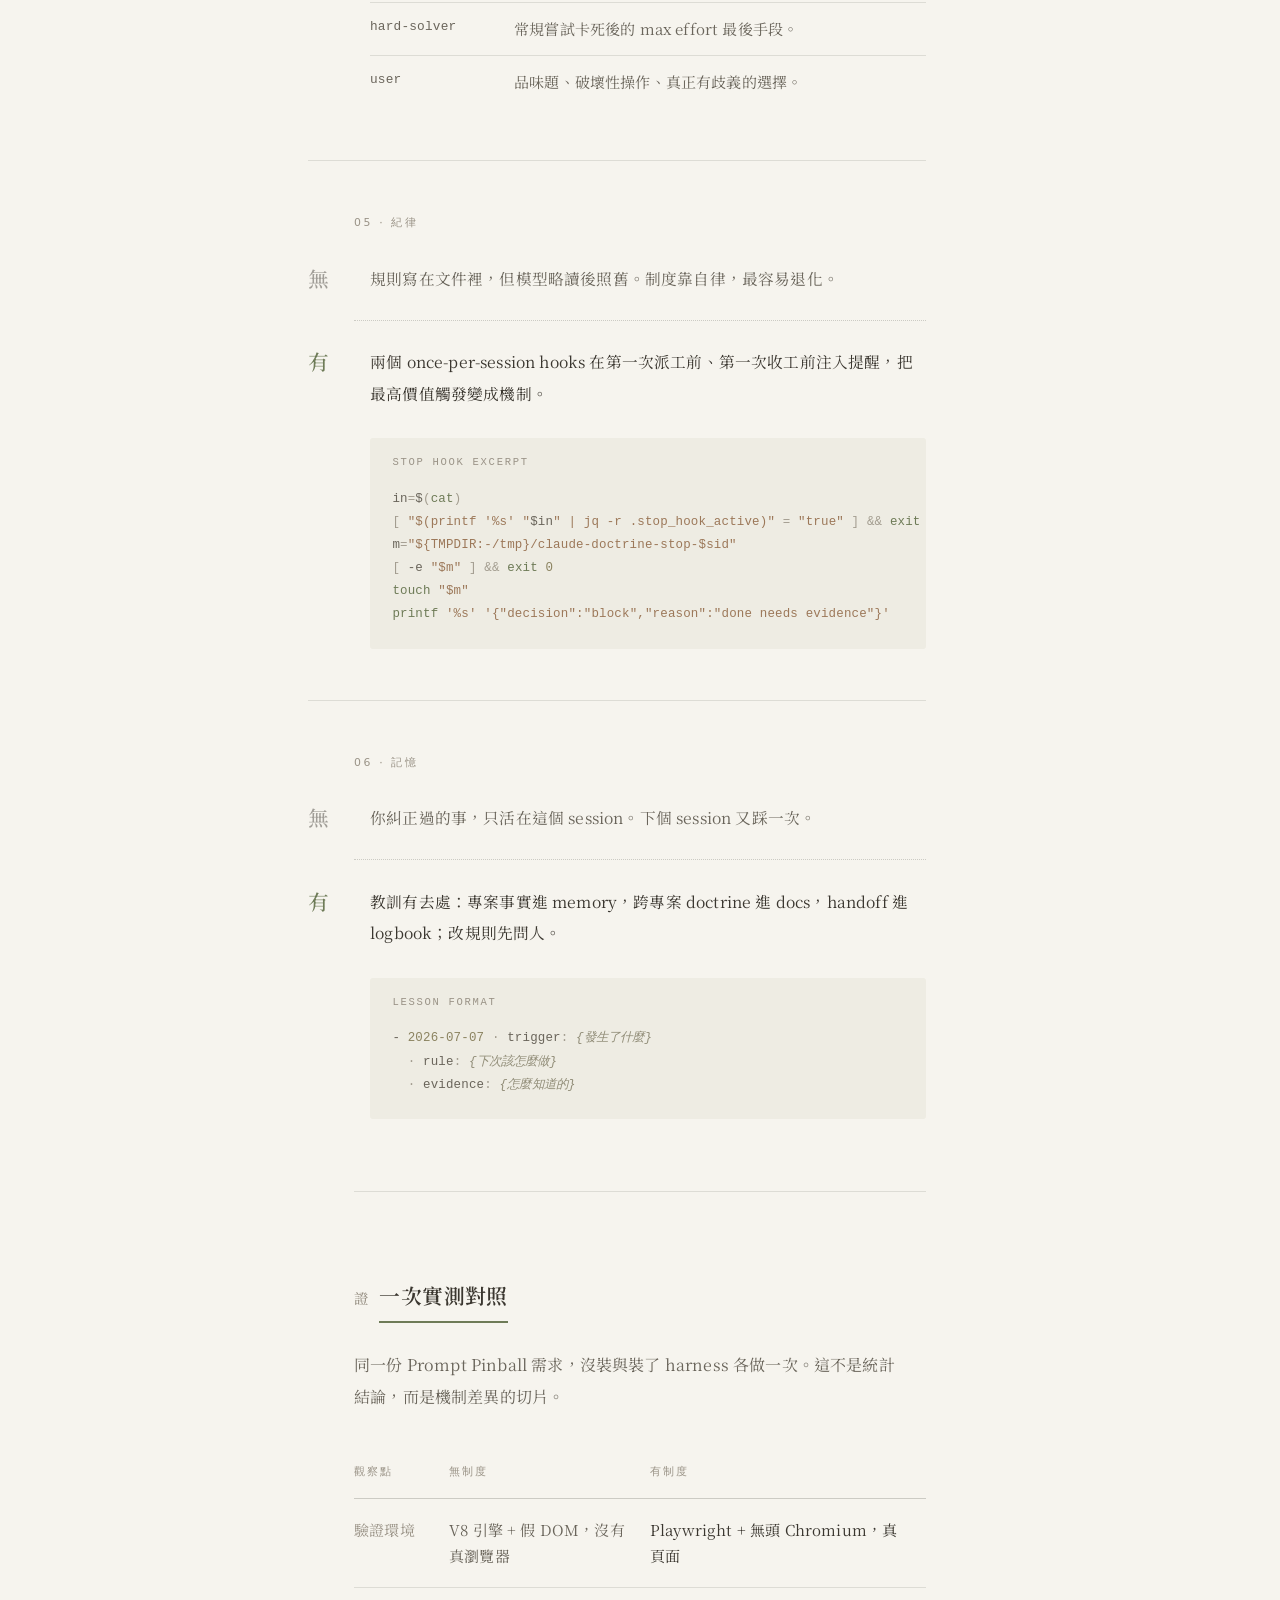
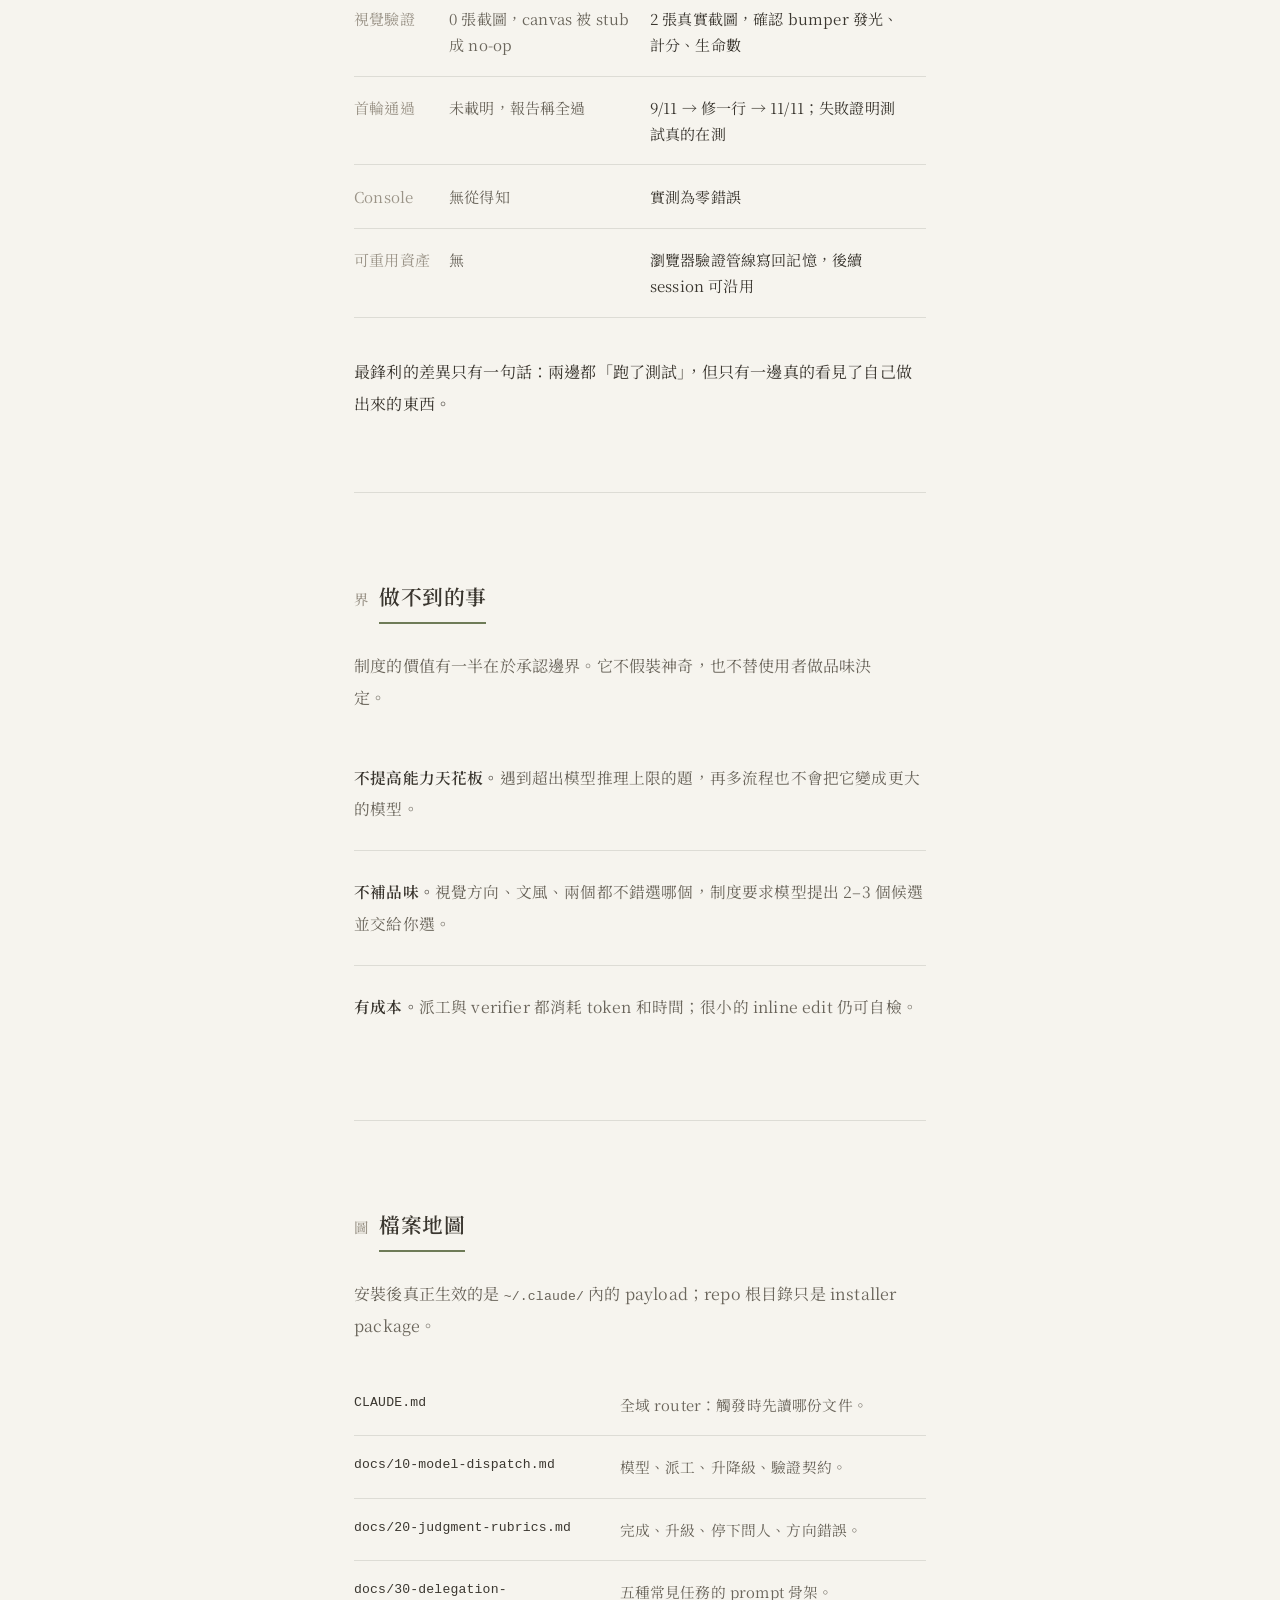
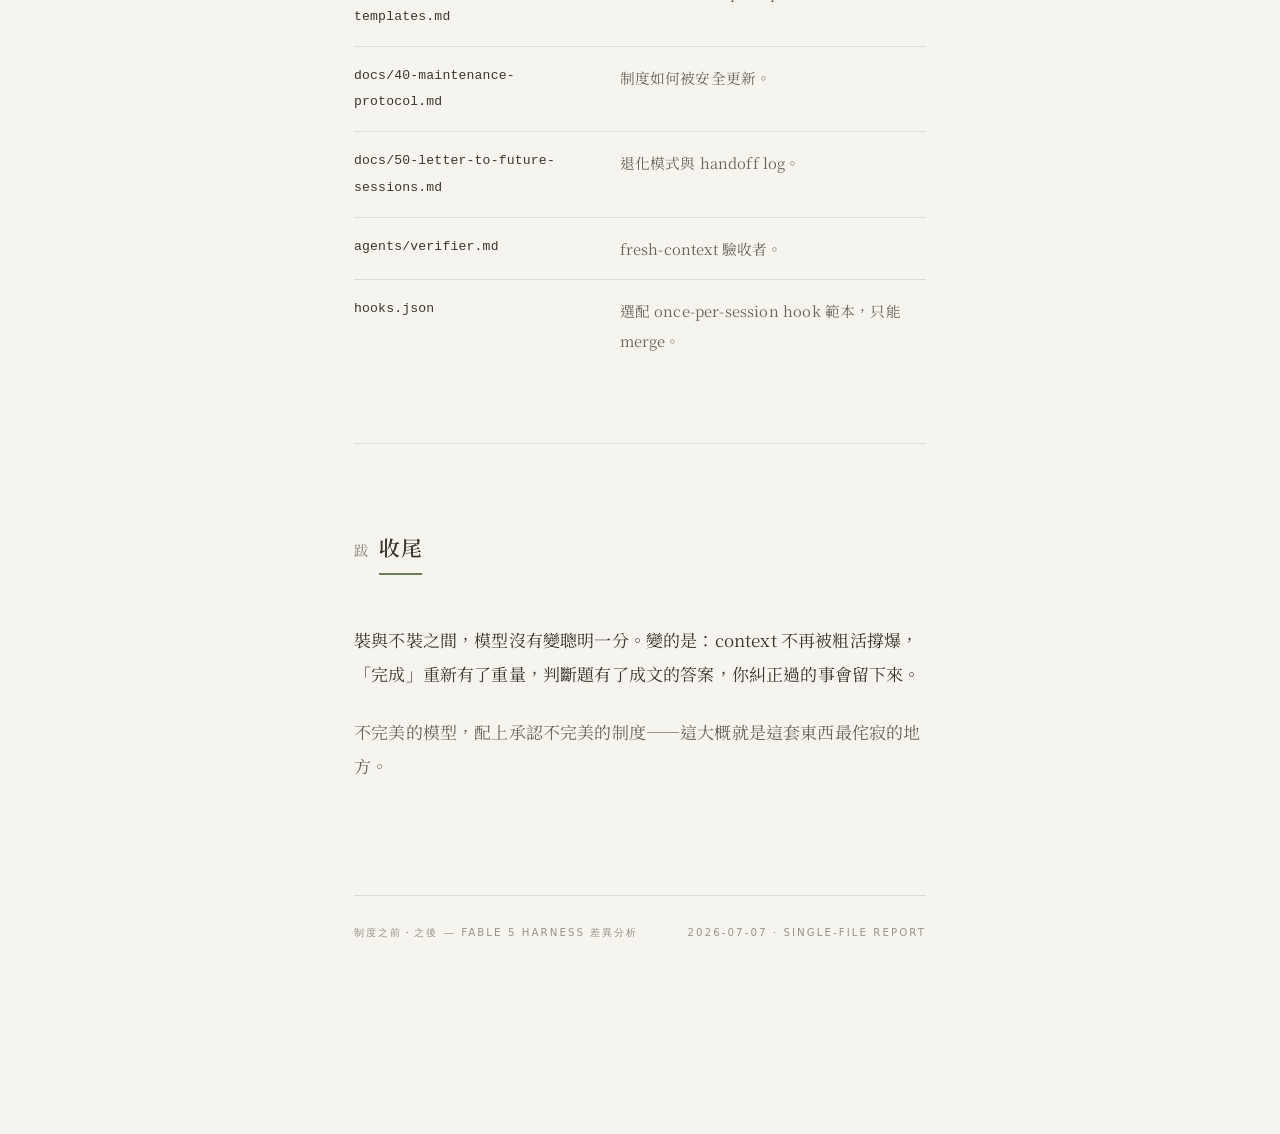
==== commit b7fd39b8: "Redesign impact report: shiro (whitespace-and-hairline) wabi-sabi User rejected the first design; th" ====
--- a/harness_impact_analysis.html
+++ b/harness_impact_analysis.html
@@ -3,606 +3,830 @@
 <head>
 <meta charset="utf-8">
 <meta name="viewport" content="width=device-width, initial-scale=1">
+<title>制度之前・之後 — Fable 5 Harness 差異分析</title>
+<style>
+@font-face{
+  font-family:"Noto Serif TC Sub";
+  src:url([data-uri]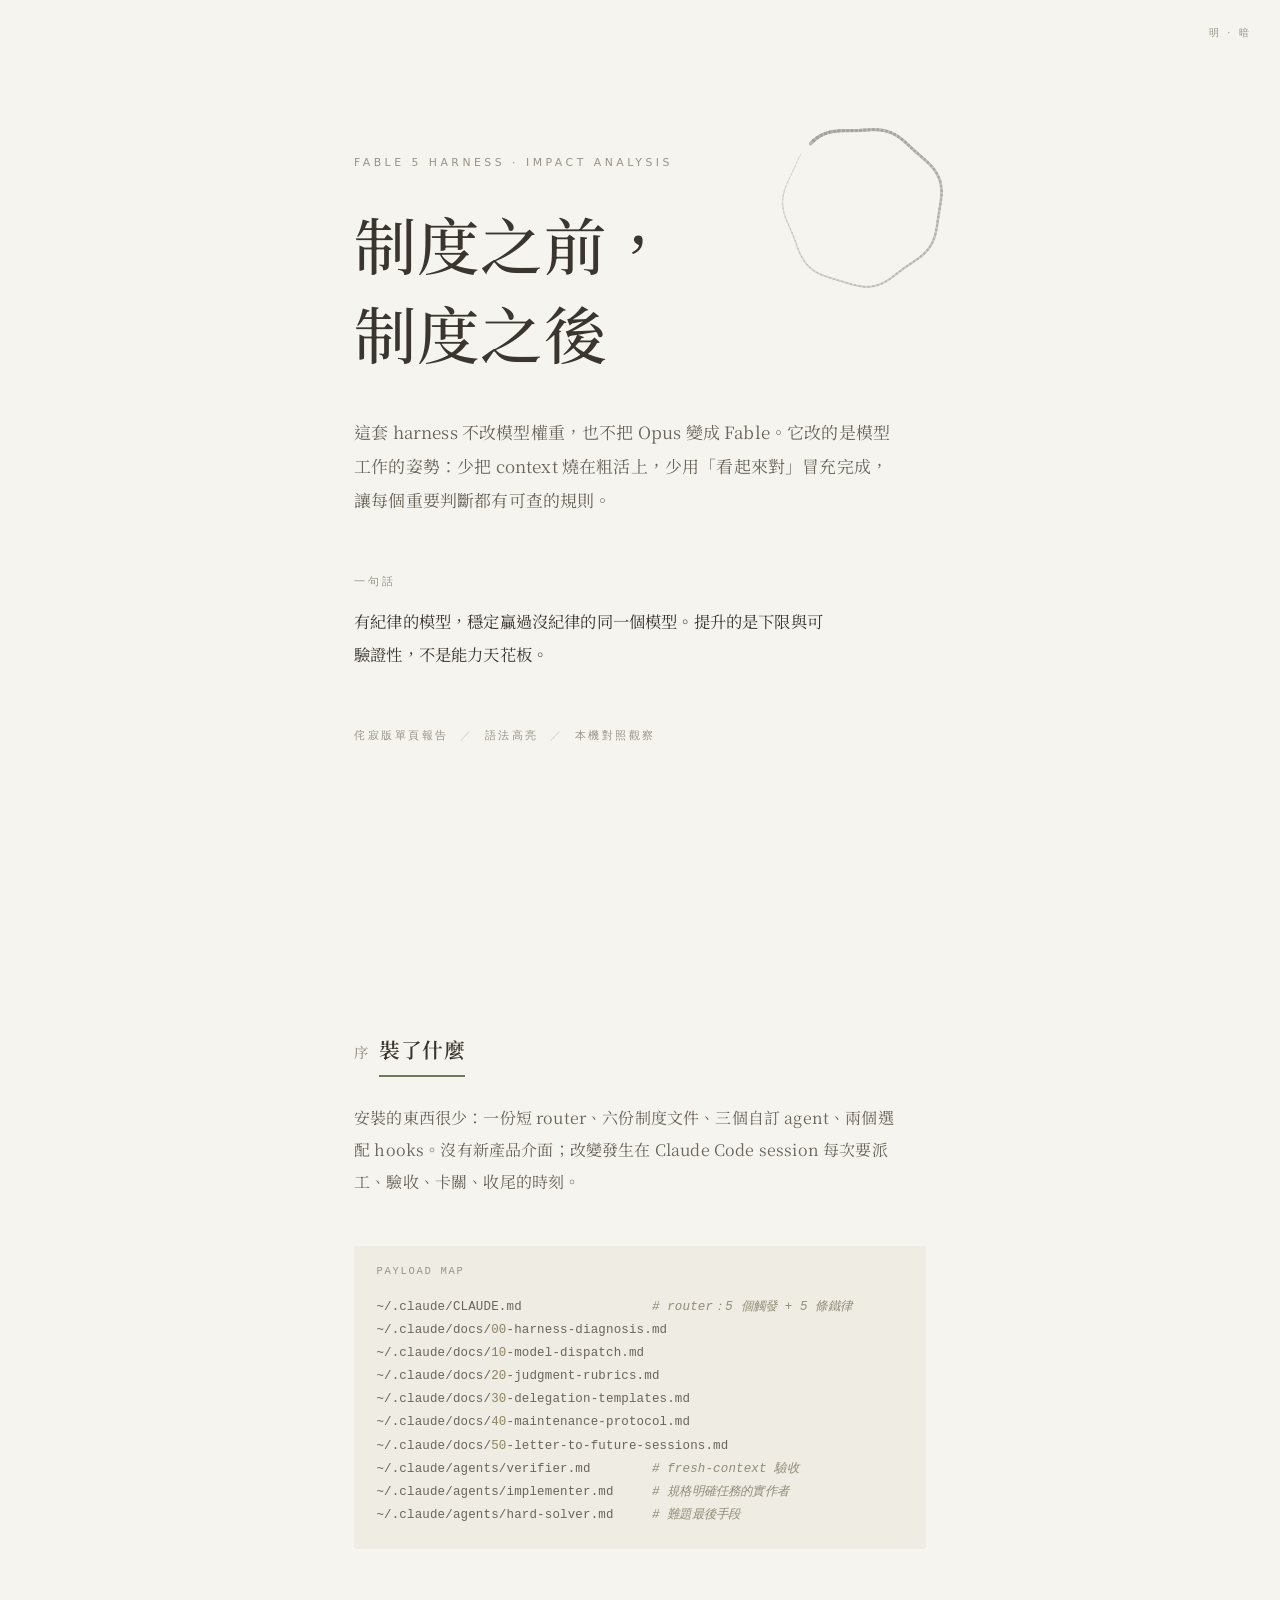
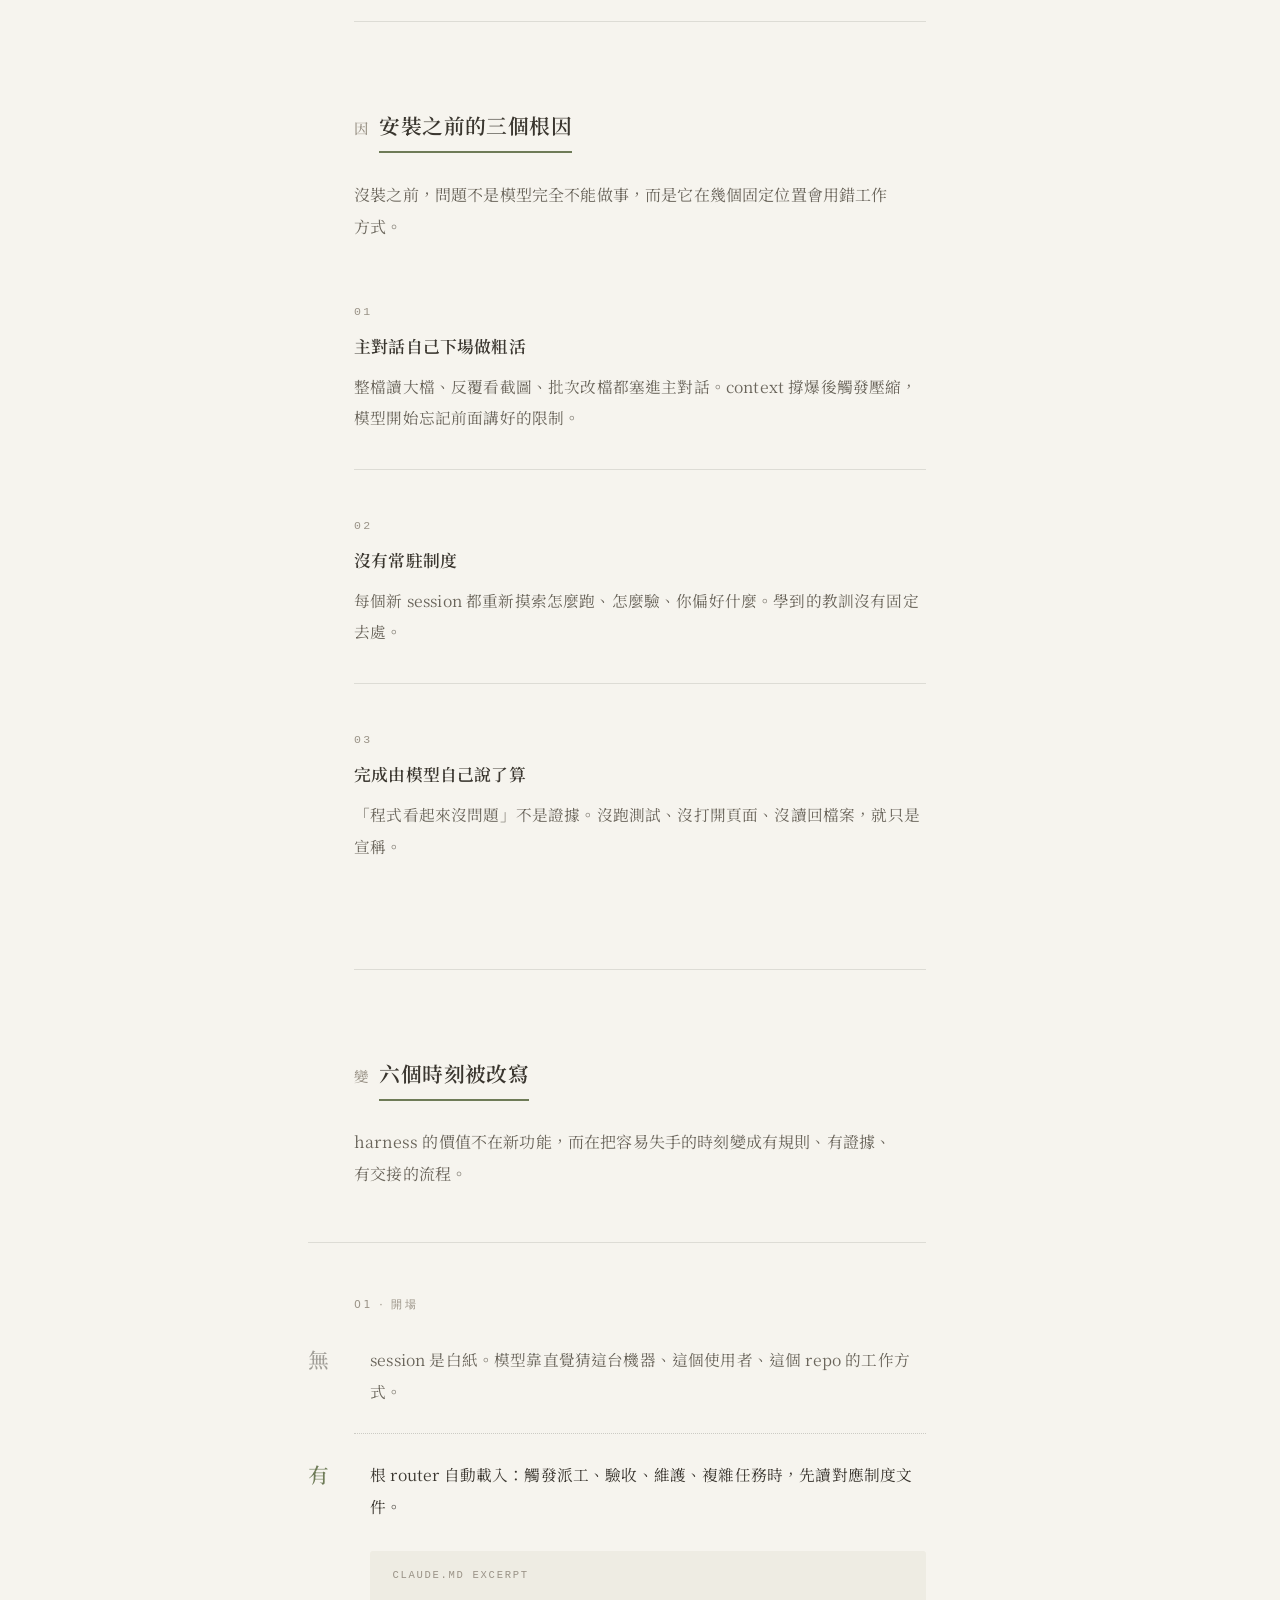
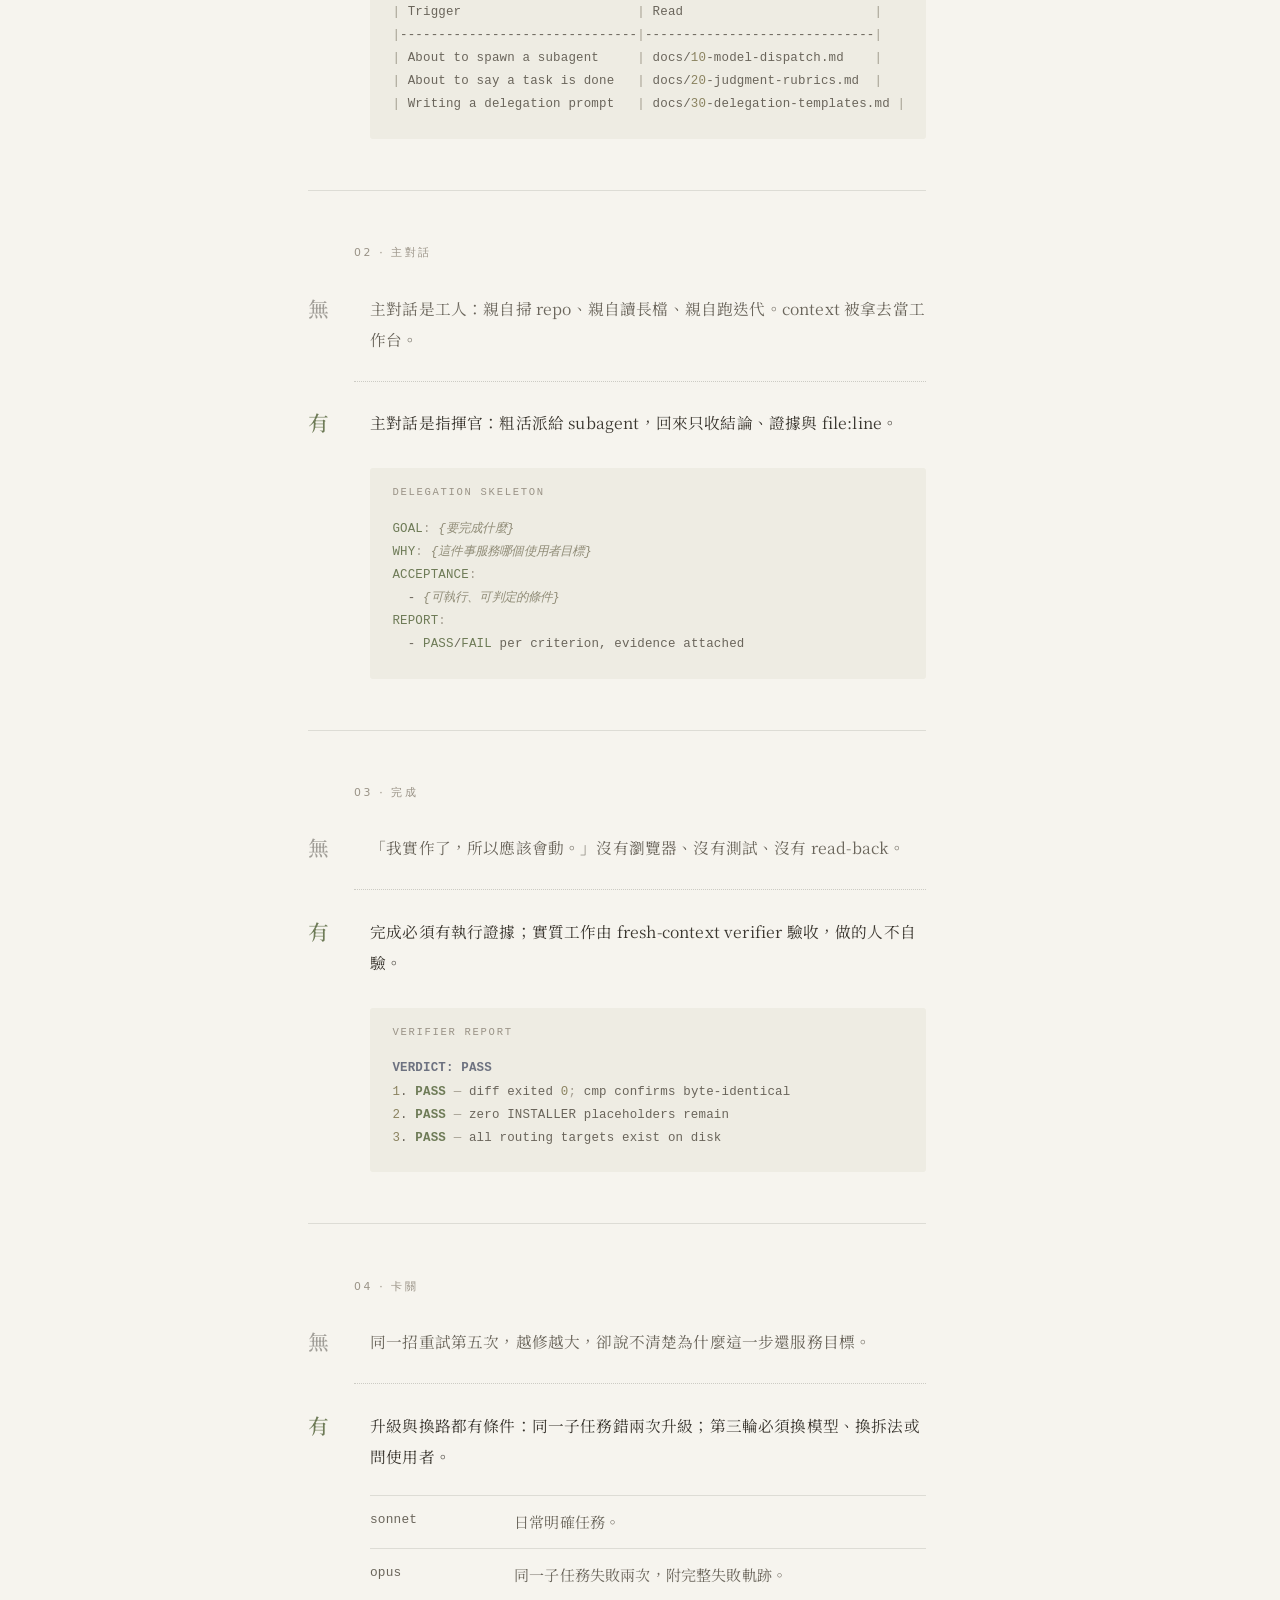
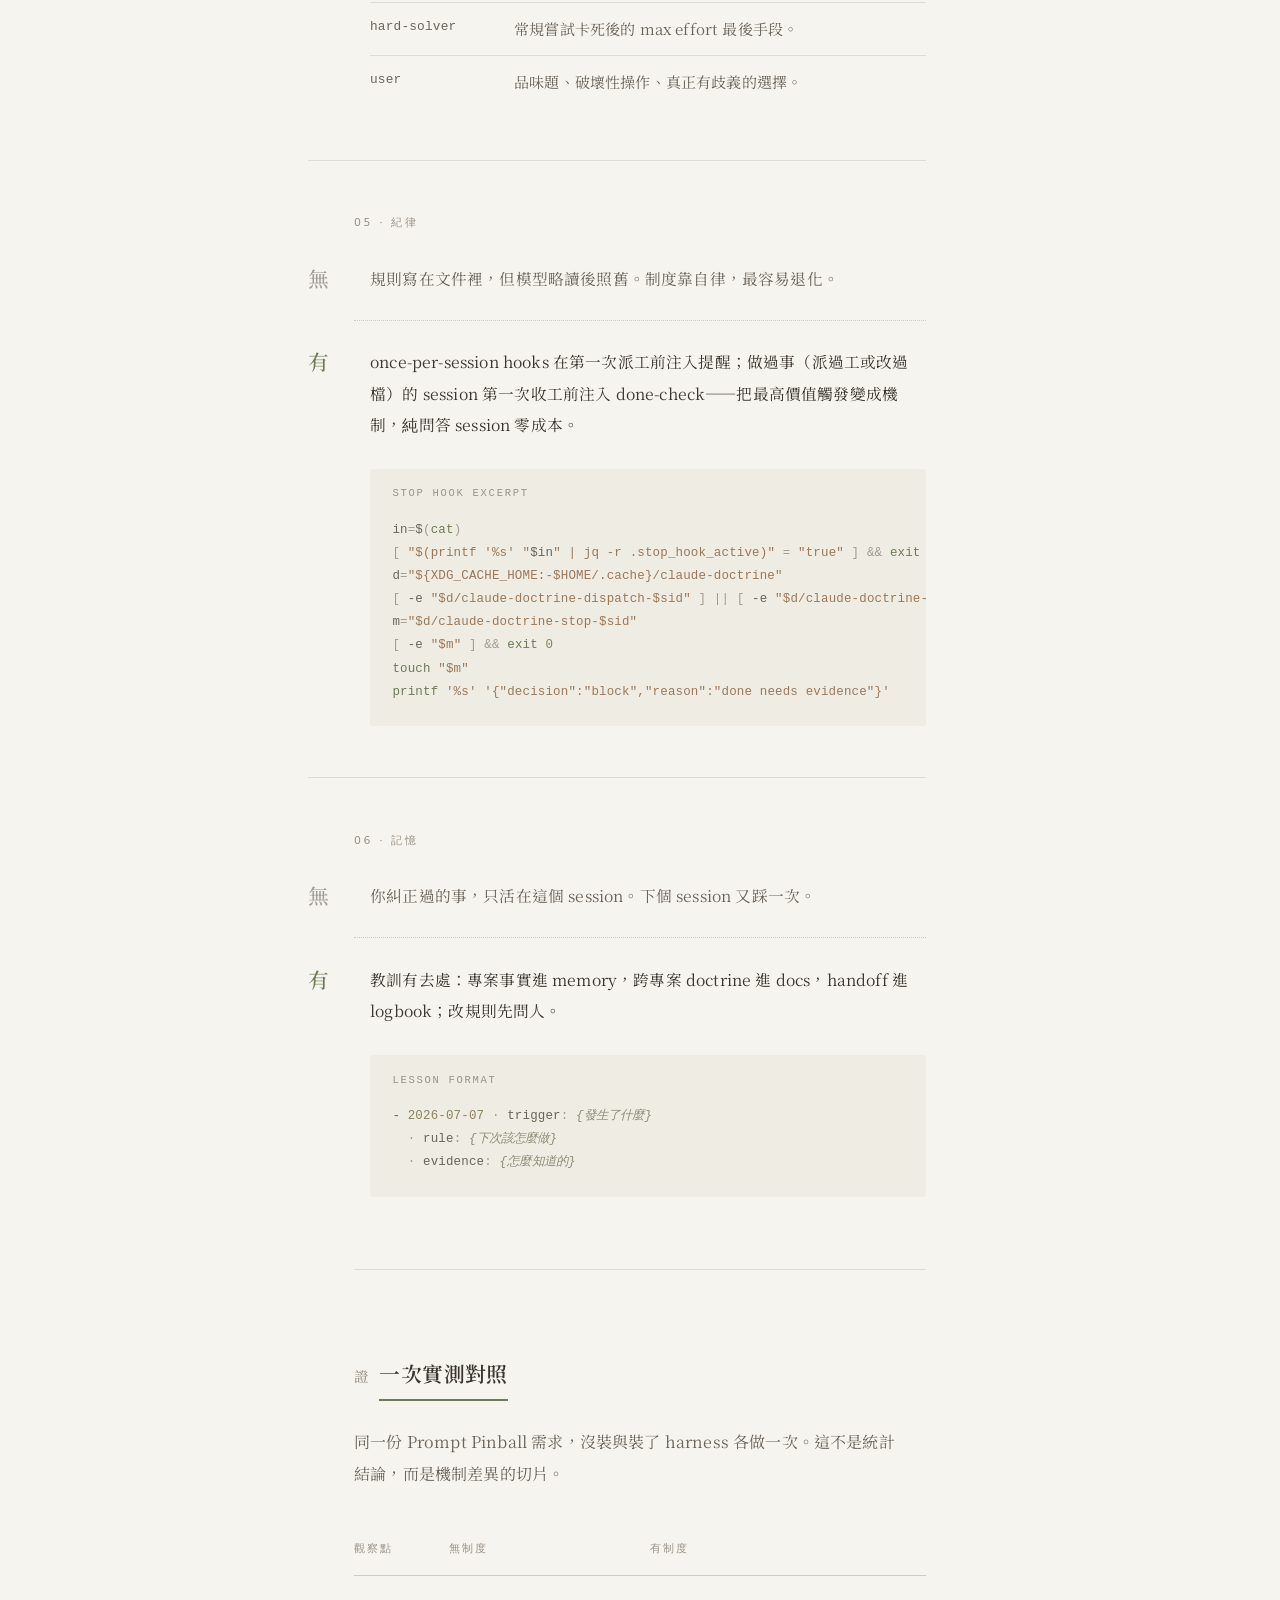
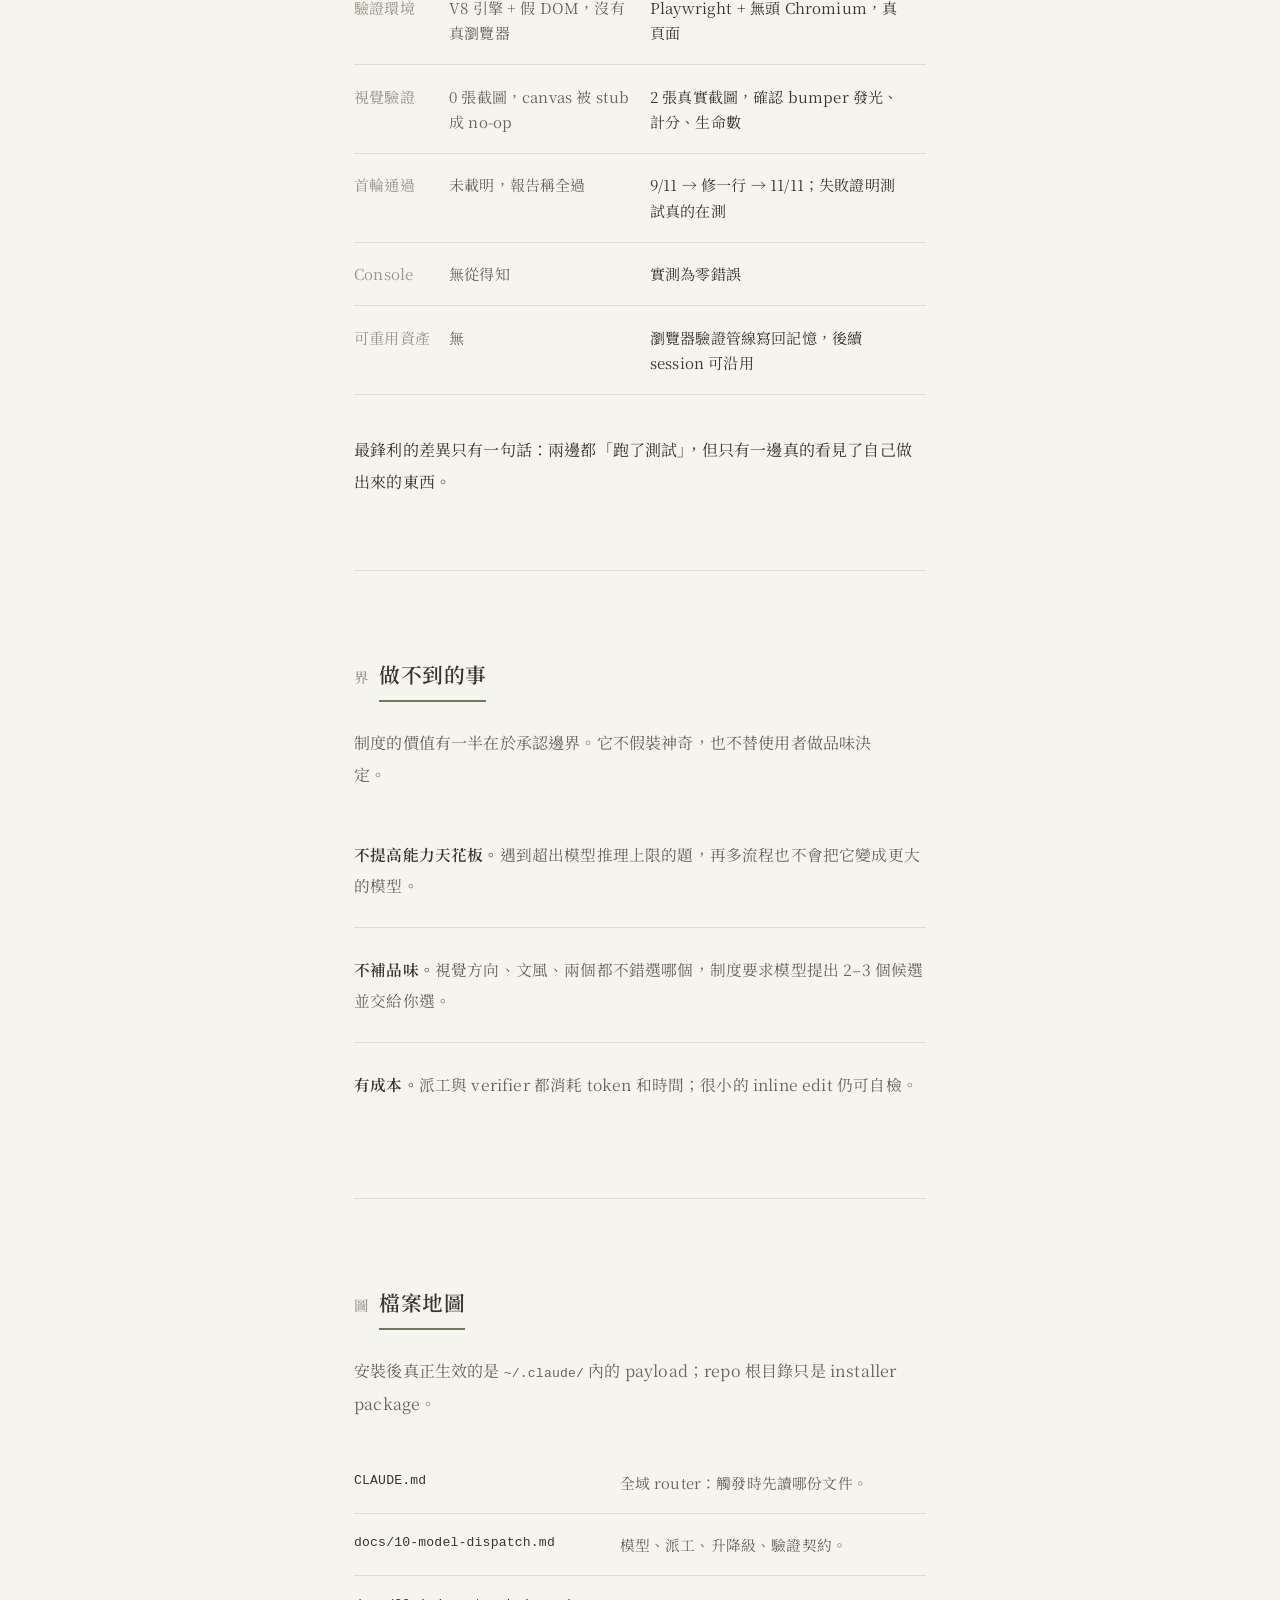
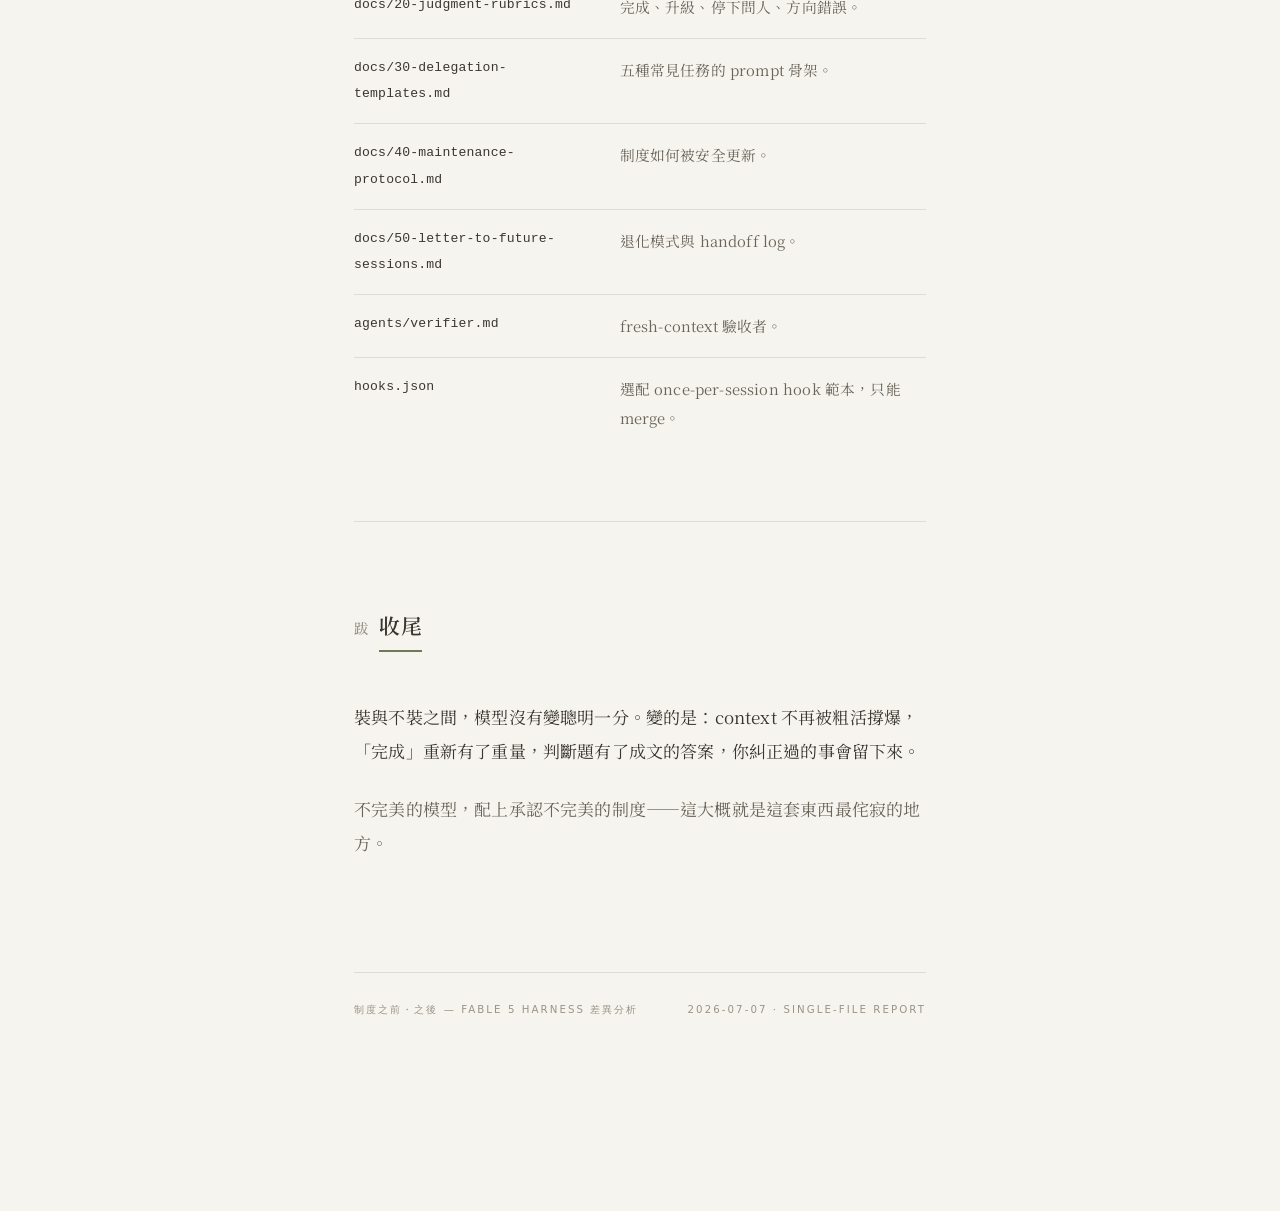
==== commit d90e1073: "Update impact report's hook excerpt to the current gated, cache-dir version The 05·紀律 section still " ====
--- a/harness_impact_analysis.html
+++ b/harness_impact_analysis.html
@@ -616,11 +616,13 @@
       <div class="entry none"><span class="glyph">無</span><p>規則寫在文件裡，但模型略讀後照舊。制度靠自律，最容易退化。</p></div>
       <hr class="dot-rule">
       <div class="entry have"><span class="glyph">有</span><div>
-        <p>兩個 once-per-session hooks 在第一次派工前、第一次收工前注入提醒，把最高價值觸發變成機制。</p>
+        <p>once-per-session hooks 在第一次派工前注入提醒；做過事（派過工或改過檔）的 session 第一次收工前注入 done-check——把最高價值觸發變成機制，純問答 session 零成本。</p>
         <figure class="code"><figcaption>Stop hook excerpt</figcaption>
 <pre><code data-lang="sh">in=$(cat)
 [ "$(printf '%s' "$in" | jq -r .stop_hook_active)" = "true" ] &amp;&amp; exit 0
-m="${TMPDIR:-/tmp}/claude-doctrine-stop-$sid"
+d="${XDG_CACHE_HOME:-$HOME/.cache}/claude-doctrine"
+[ -e "$d/claude-doctrine-dispatch-$sid" ] || [ -e "$d/claude-doctrine-work-$sid" ] || exit 0
+m="$d/claude-doctrine-stop-$sid"
 [ -e "$m" ] &amp;&amp; exit 0
 touch "$m"
 printf '%s' '{"decision":"block","reason":"done needs evidence"}'</code></pre></figure>
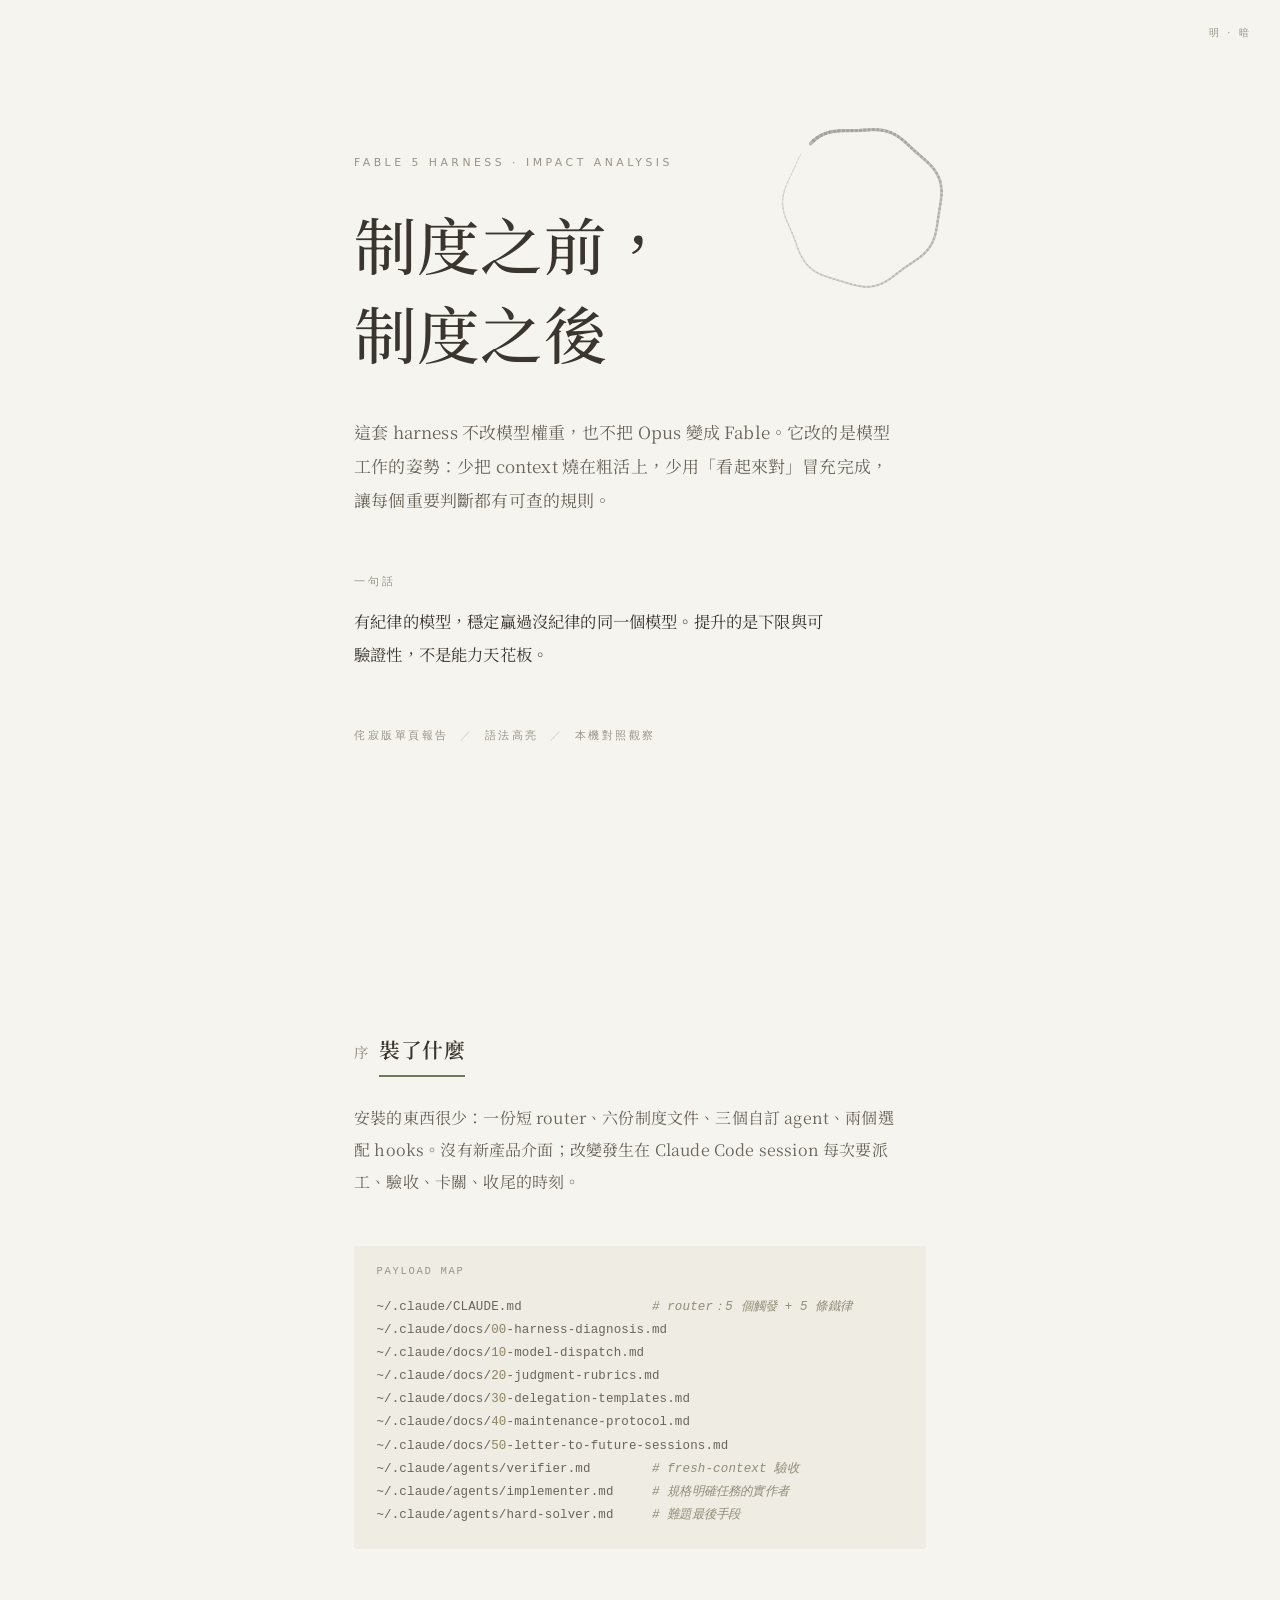
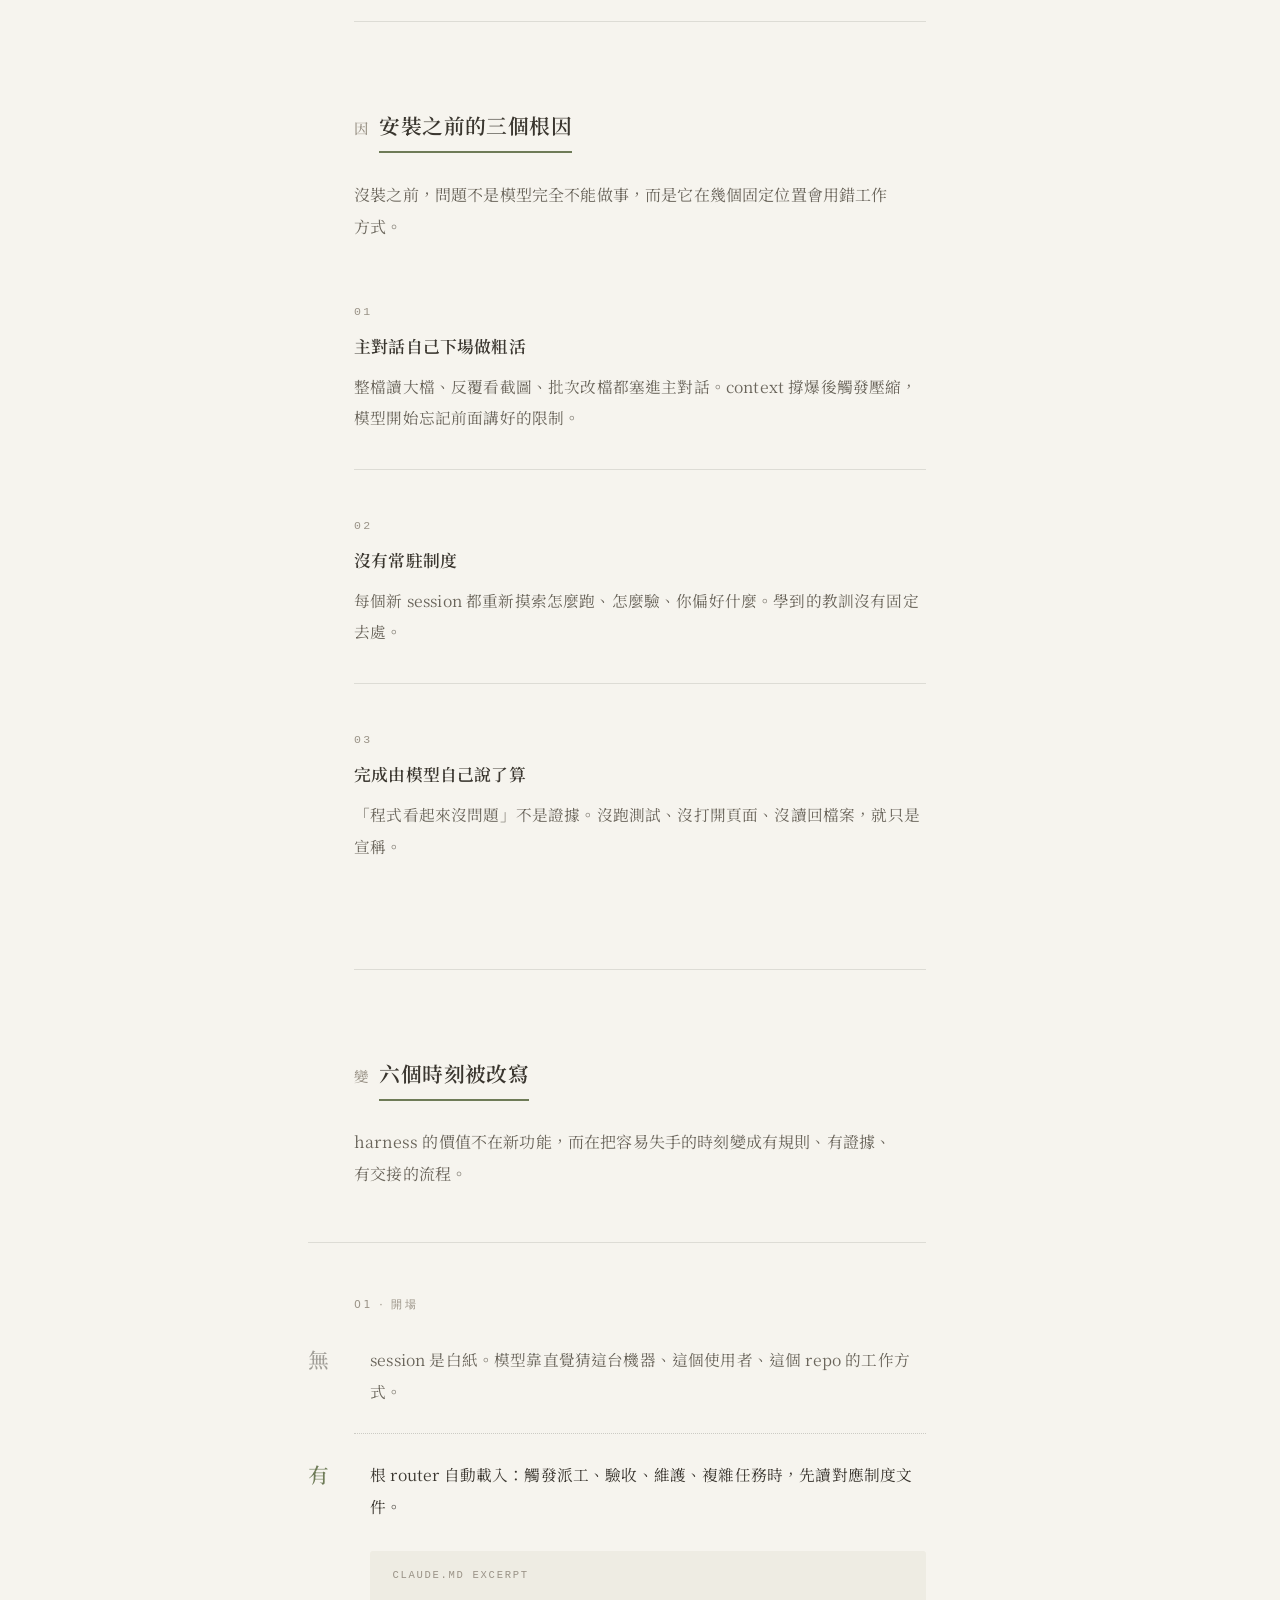
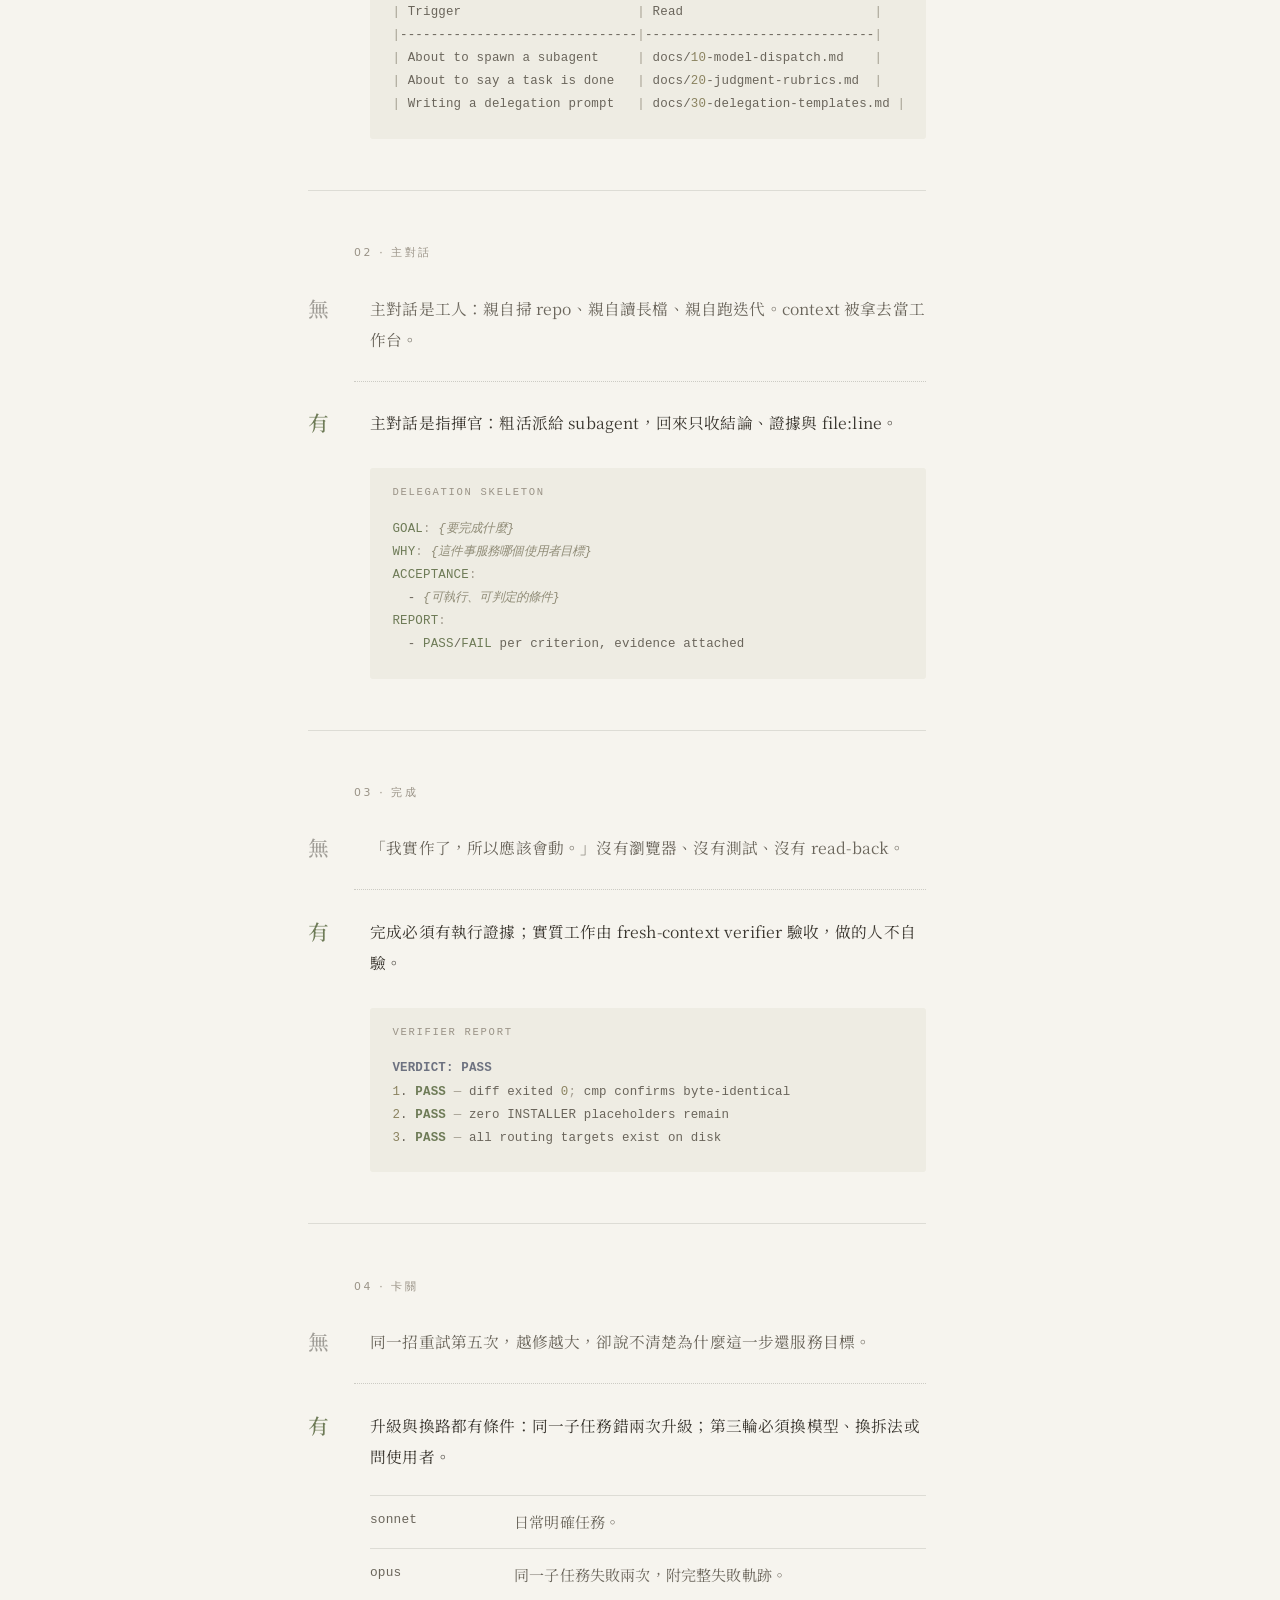
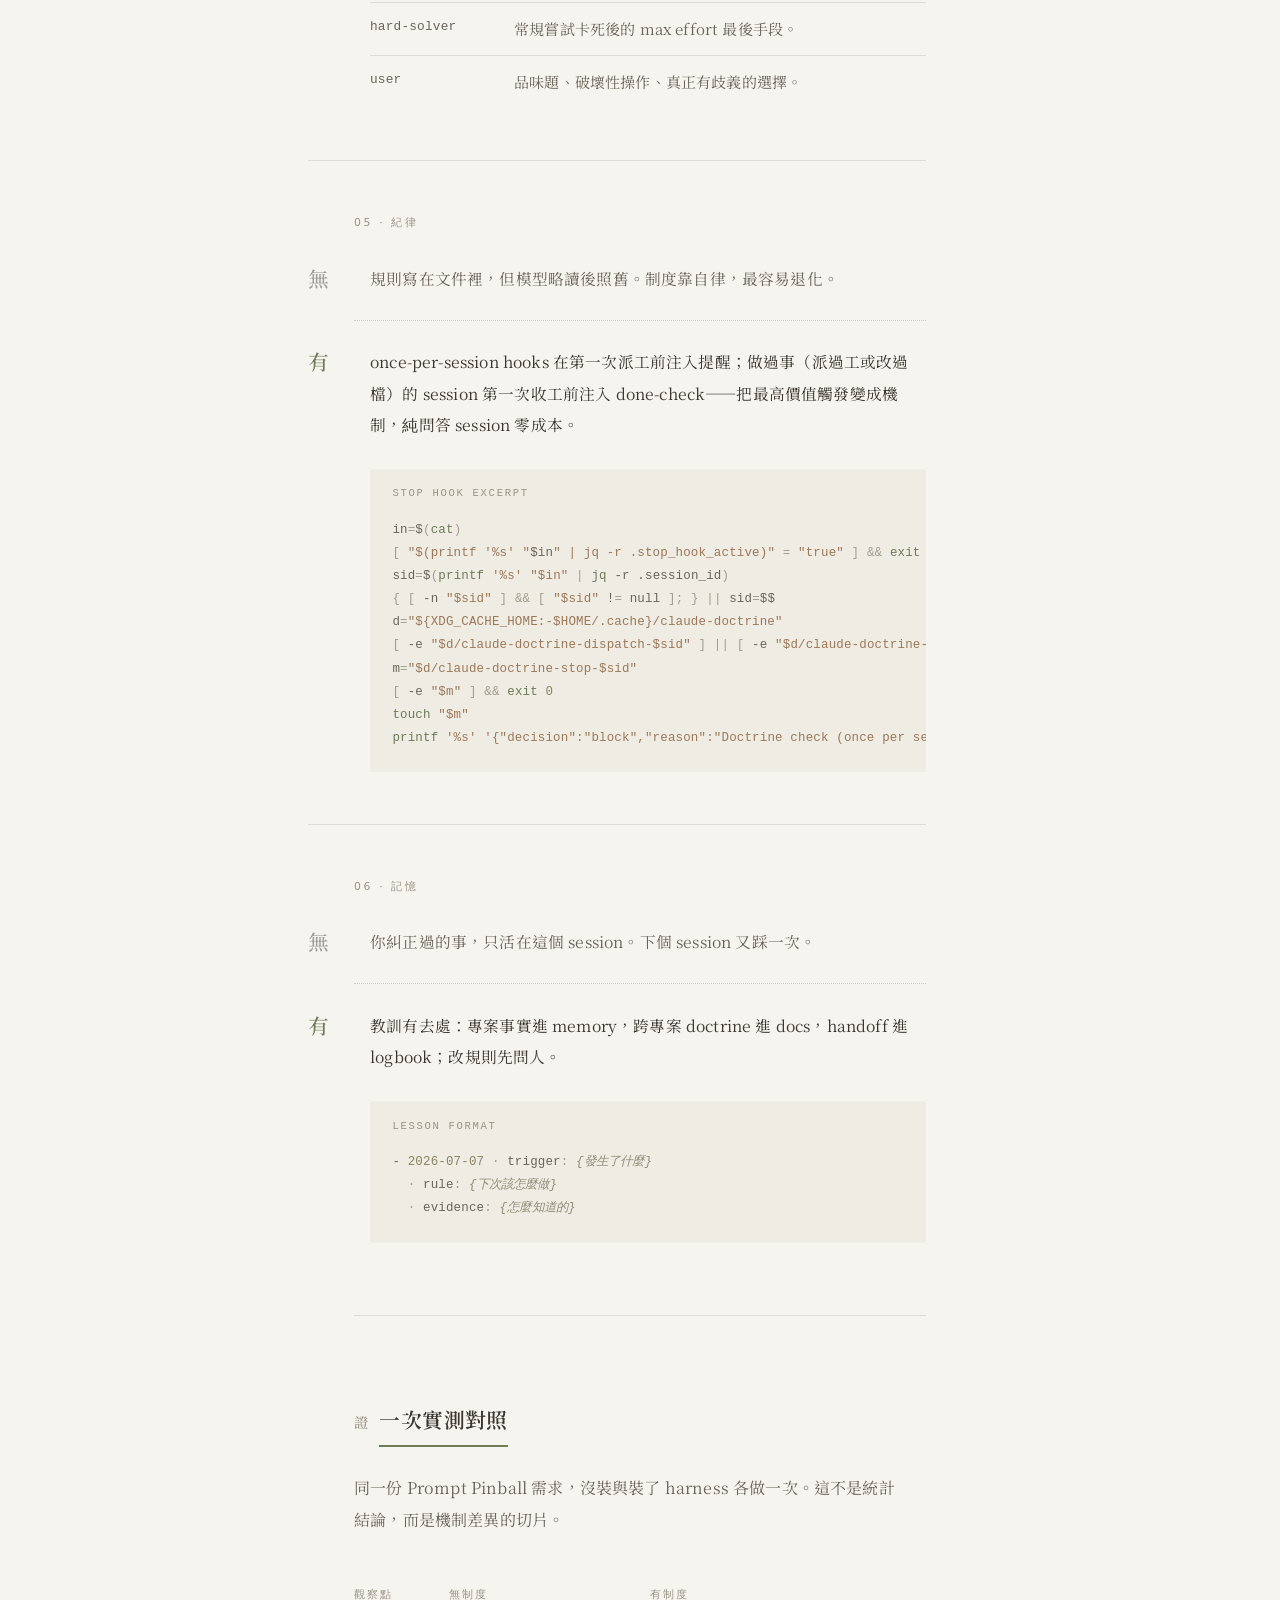
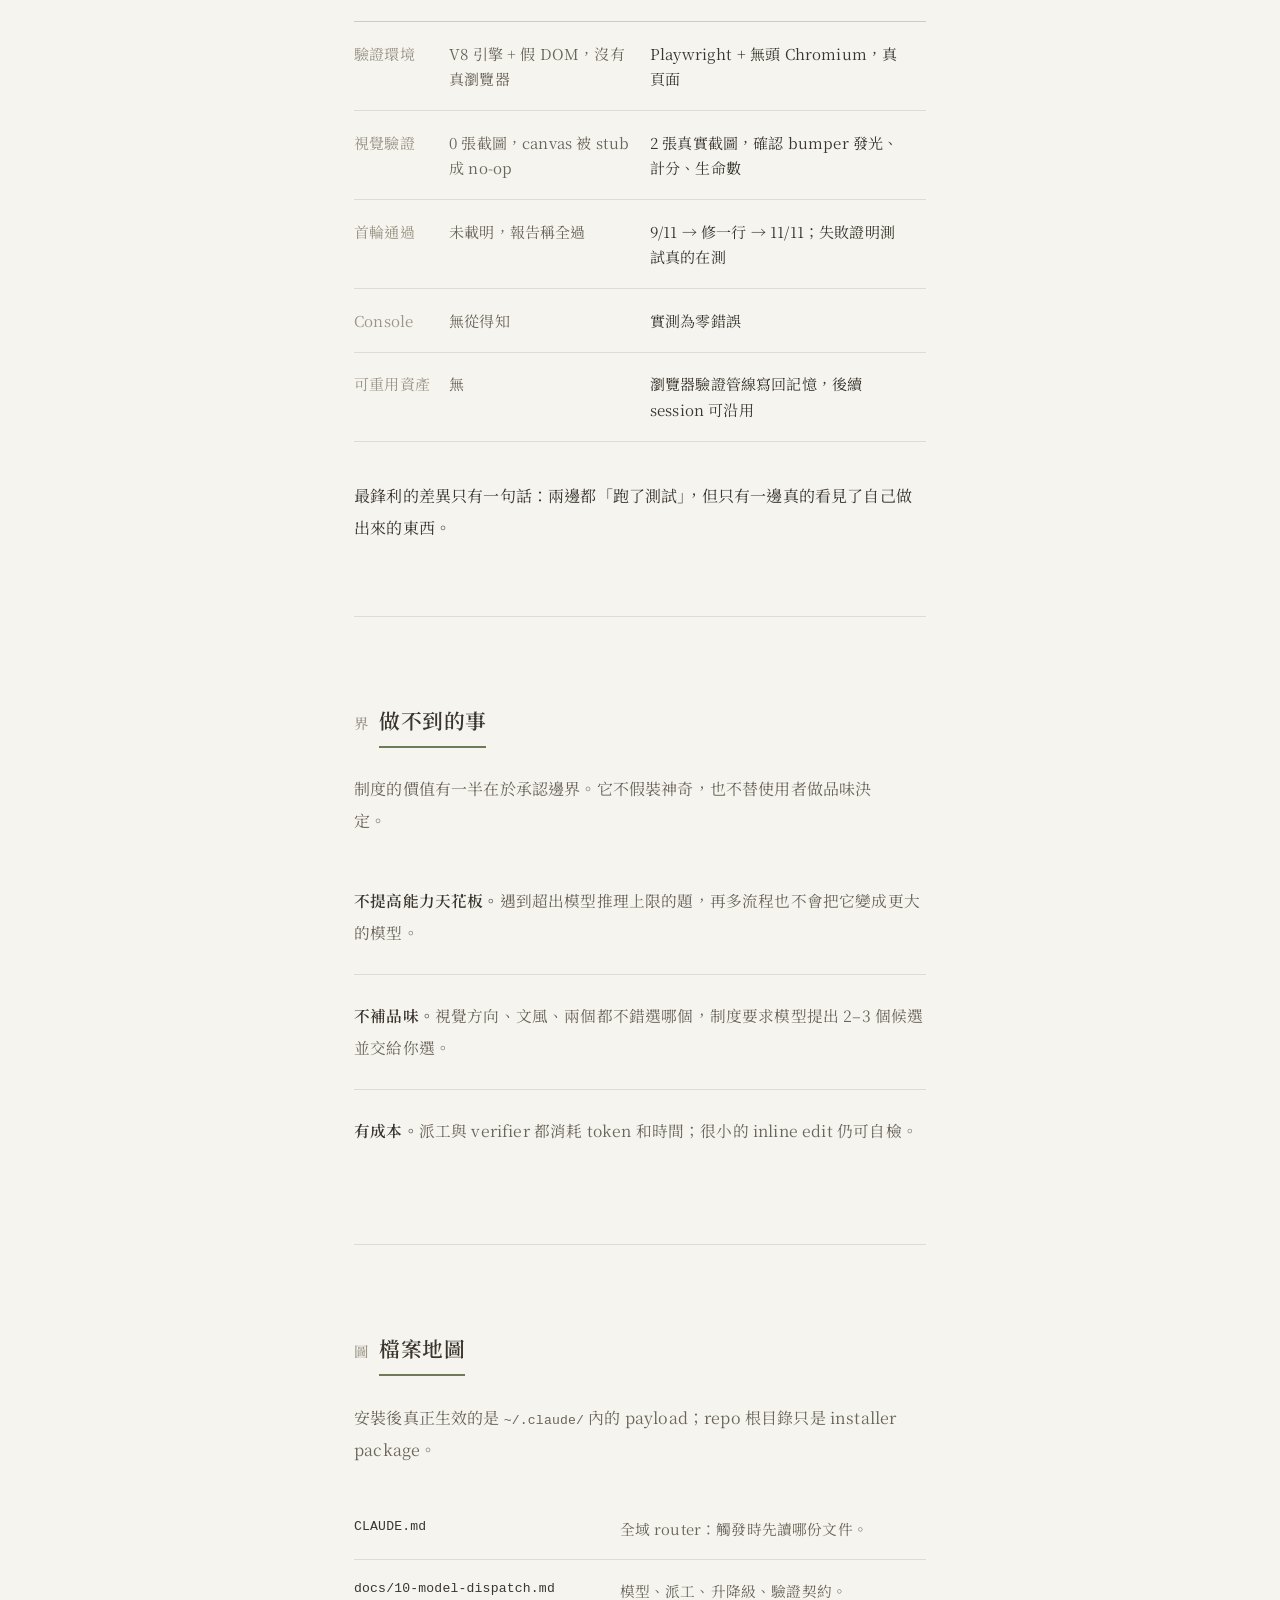
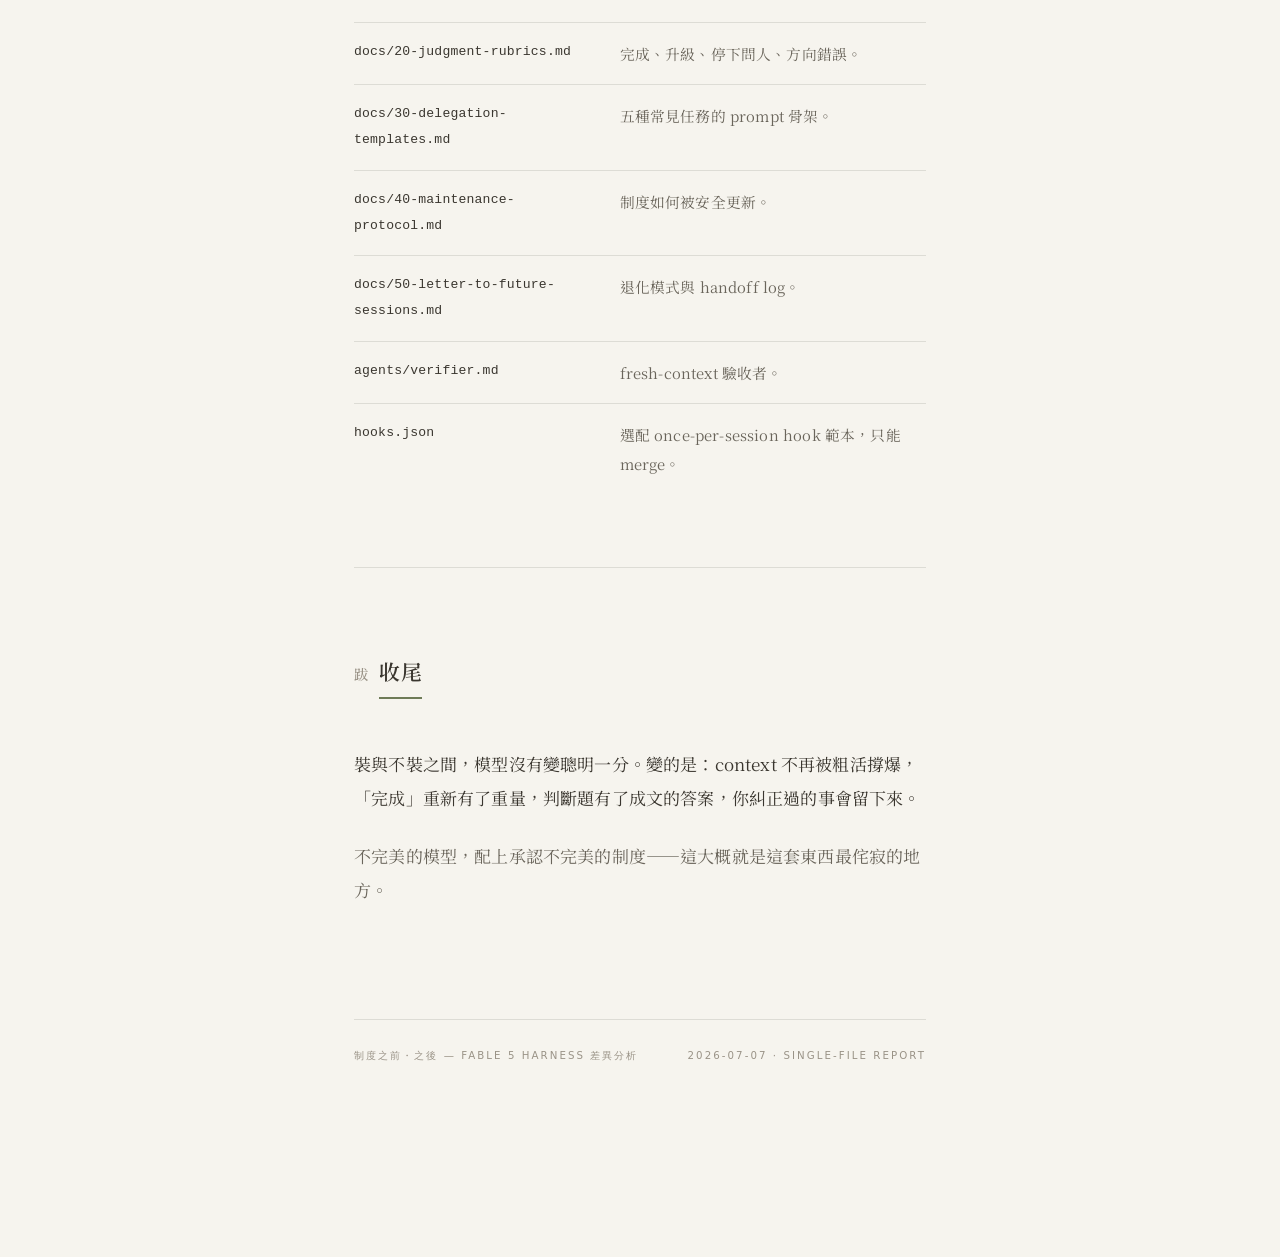
==== commit 30e2a587: "Housekeeping: hooks read stdin once, session_id falls back to PID, HTML excerpt matches real hook (f" ====
--- a/harness_impact_analysis.html
+++ b/harness_impact_analysis.html
@@ -620,12 +620,14 @@
         <figure class="code"><figcaption>Stop hook excerpt</figcaption>
 <pre><code data-lang="sh">in=$(cat)
 [ "$(printf '%s' "$in" | jq -r .stop_hook_active)" = "true" ] &amp;&amp; exit 0
+sid=$(printf '%s' "$in" | jq -r .session_id)
+{ [ -n "$sid" ] &amp;&amp; [ "$sid" != null ]; } || sid=$$
 d="${XDG_CACHE_HOME:-$HOME/.cache}/claude-doctrine"
 [ -e "$d/claude-doctrine-dispatch-$sid" ] || [ -e "$d/claude-doctrine-work-$sid" ] || exit 0
 m="$d/claude-doctrine-stop-$sid"
 [ -e "$m" ] &amp;&amp; exit 0
 touch "$m"
-printf '%s' '{"decision":"block","reason":"done needs evidence"}'</code></pre></figure>
+printf '%s' '{"decision":"block","reason":"Doctrine check (once per session, work sessions only): if this turn claimed work is done, confirm it meets ~/.claude/docs/20-judgment-rubrics.md section 2 — executed evidence, fresh-context check for substantive work, likeliest regression checked, reported plainly. If the turn made no completion claim, or the evidence is already stated, end the turn now."}'</code></pre></figure>
       </div></div>
     </article>
 
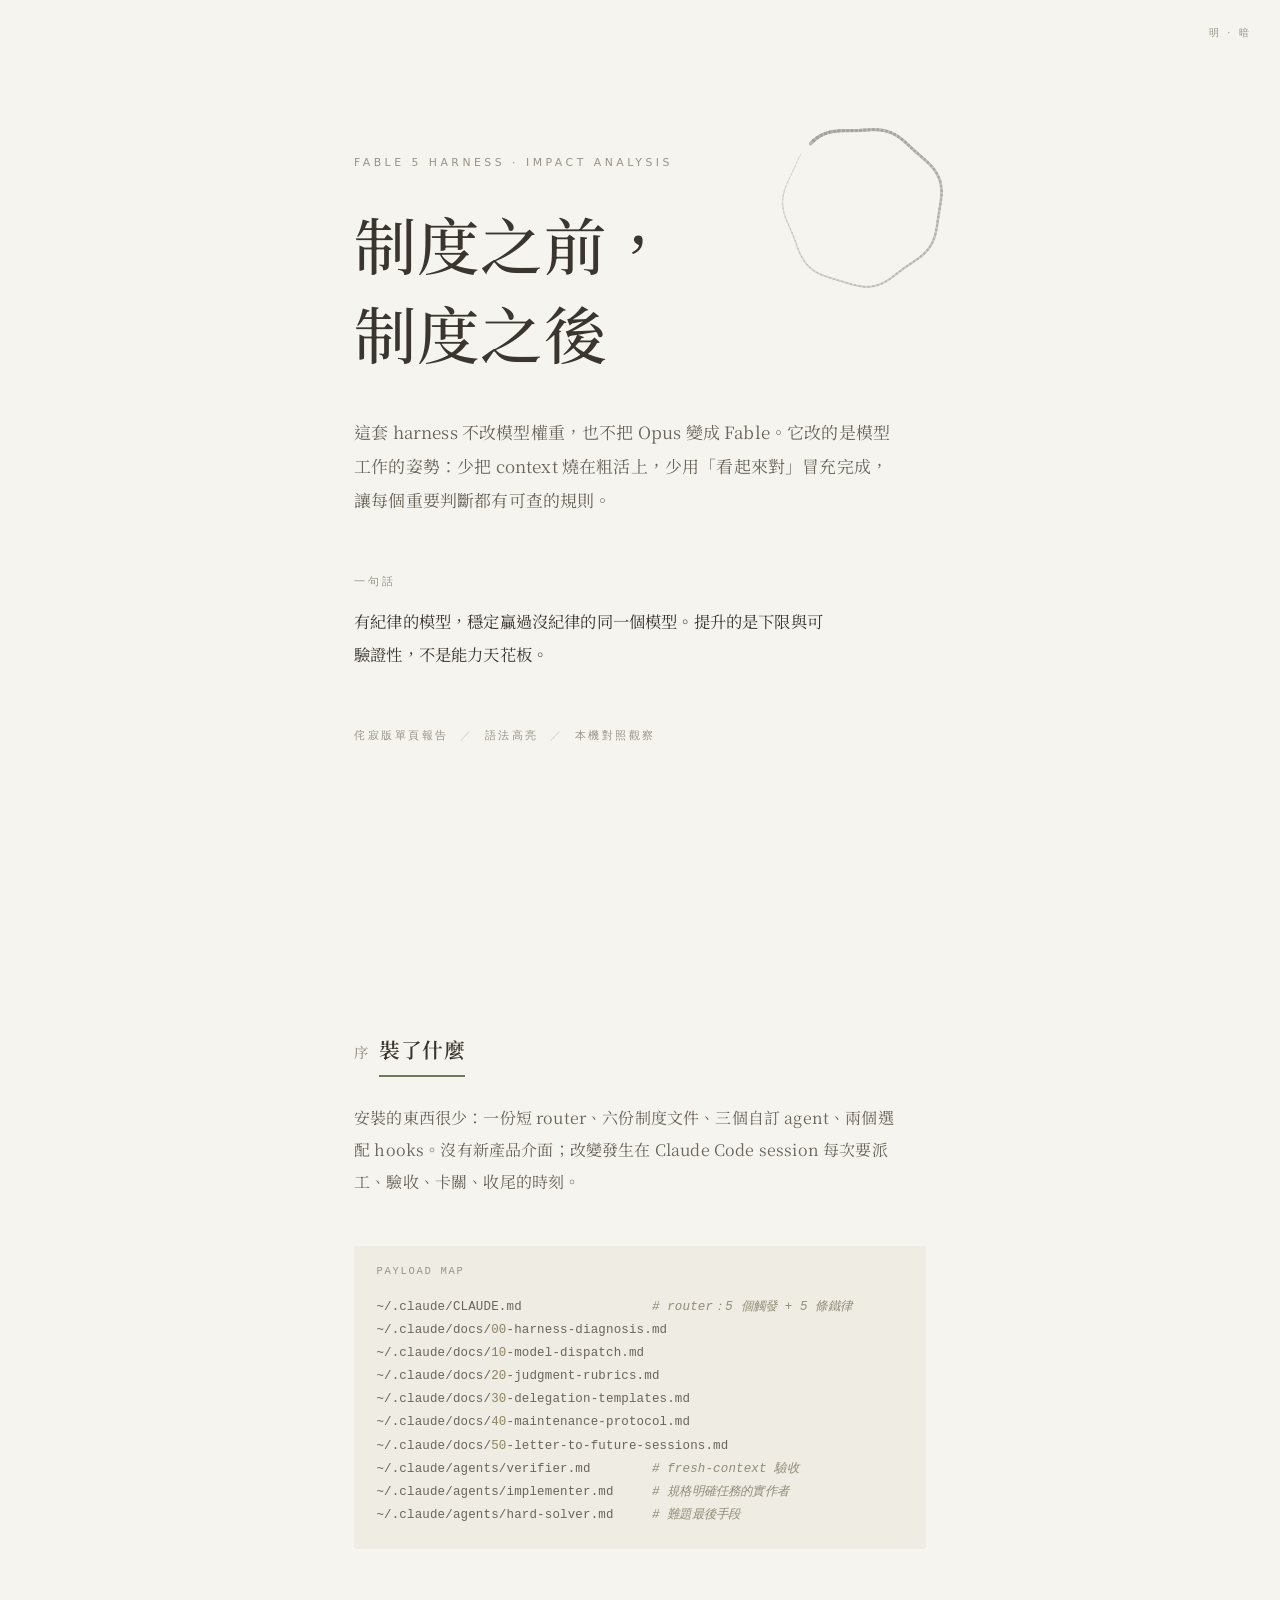
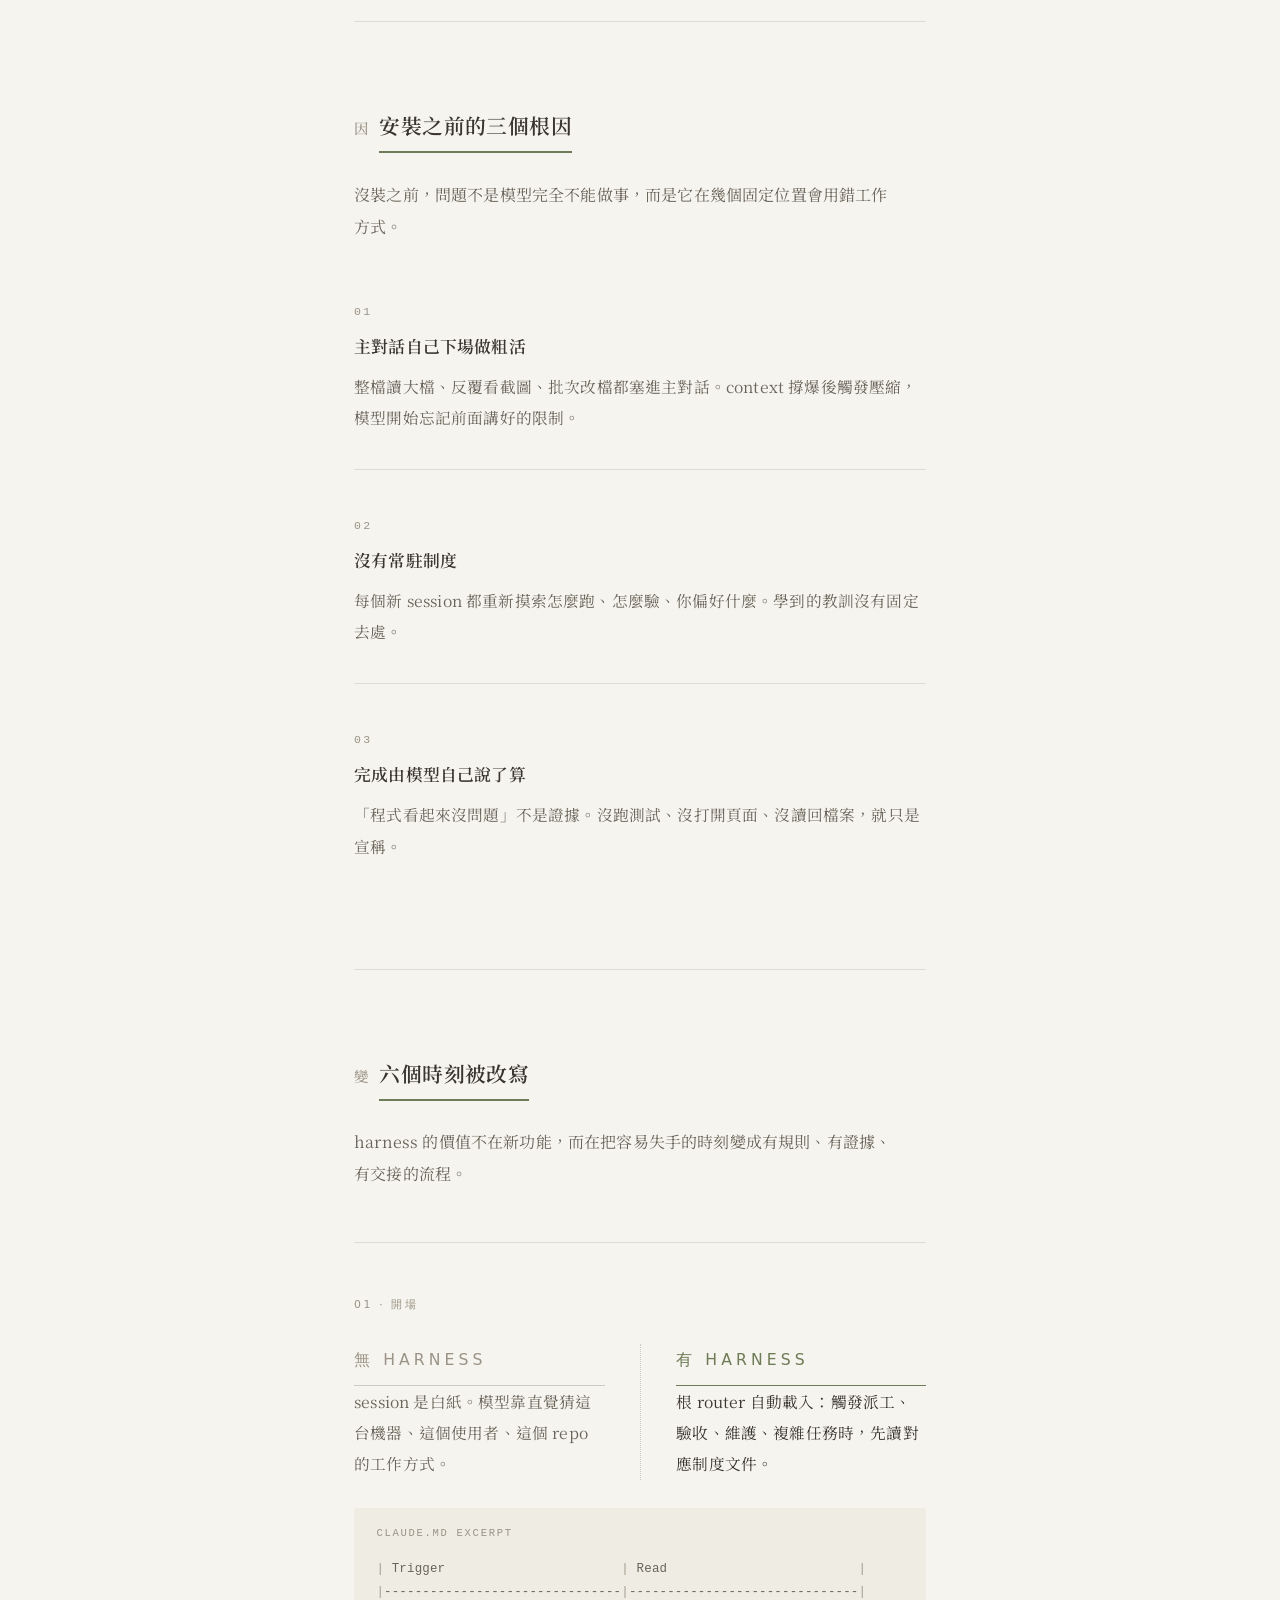
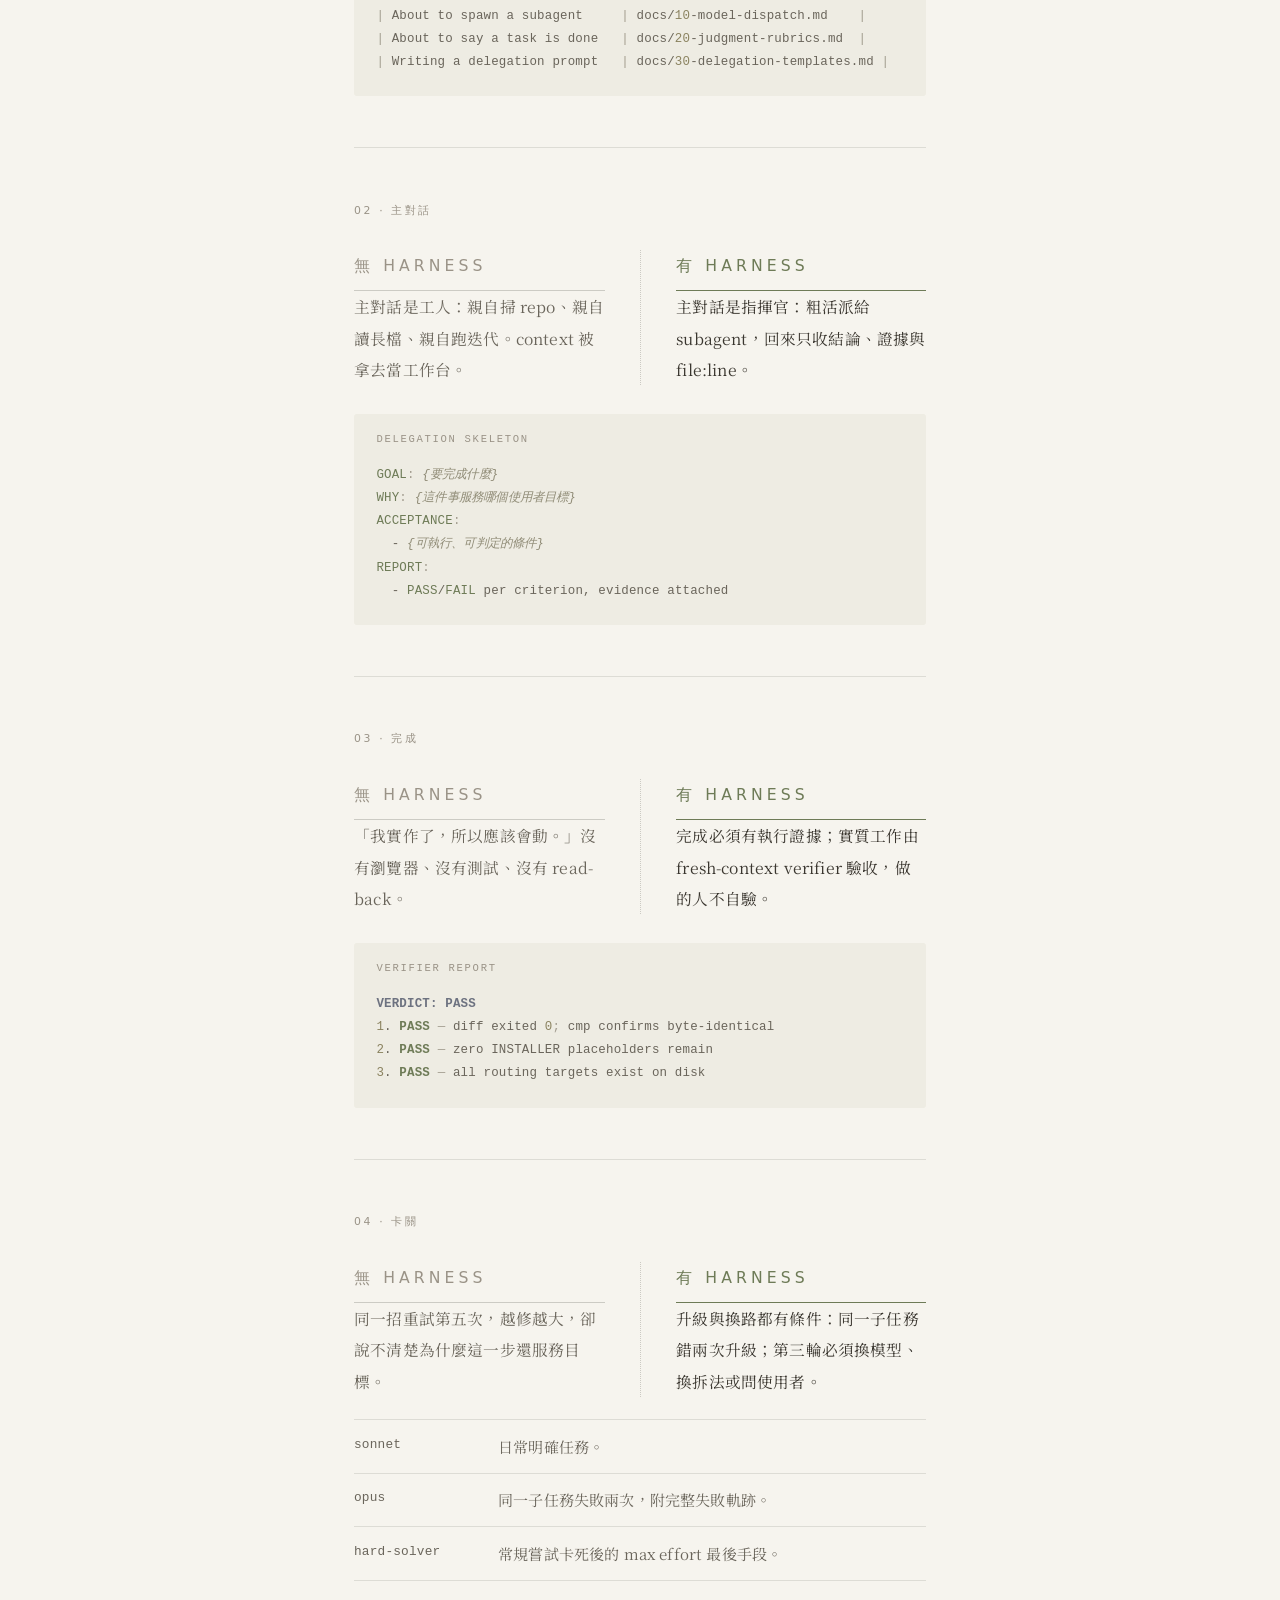
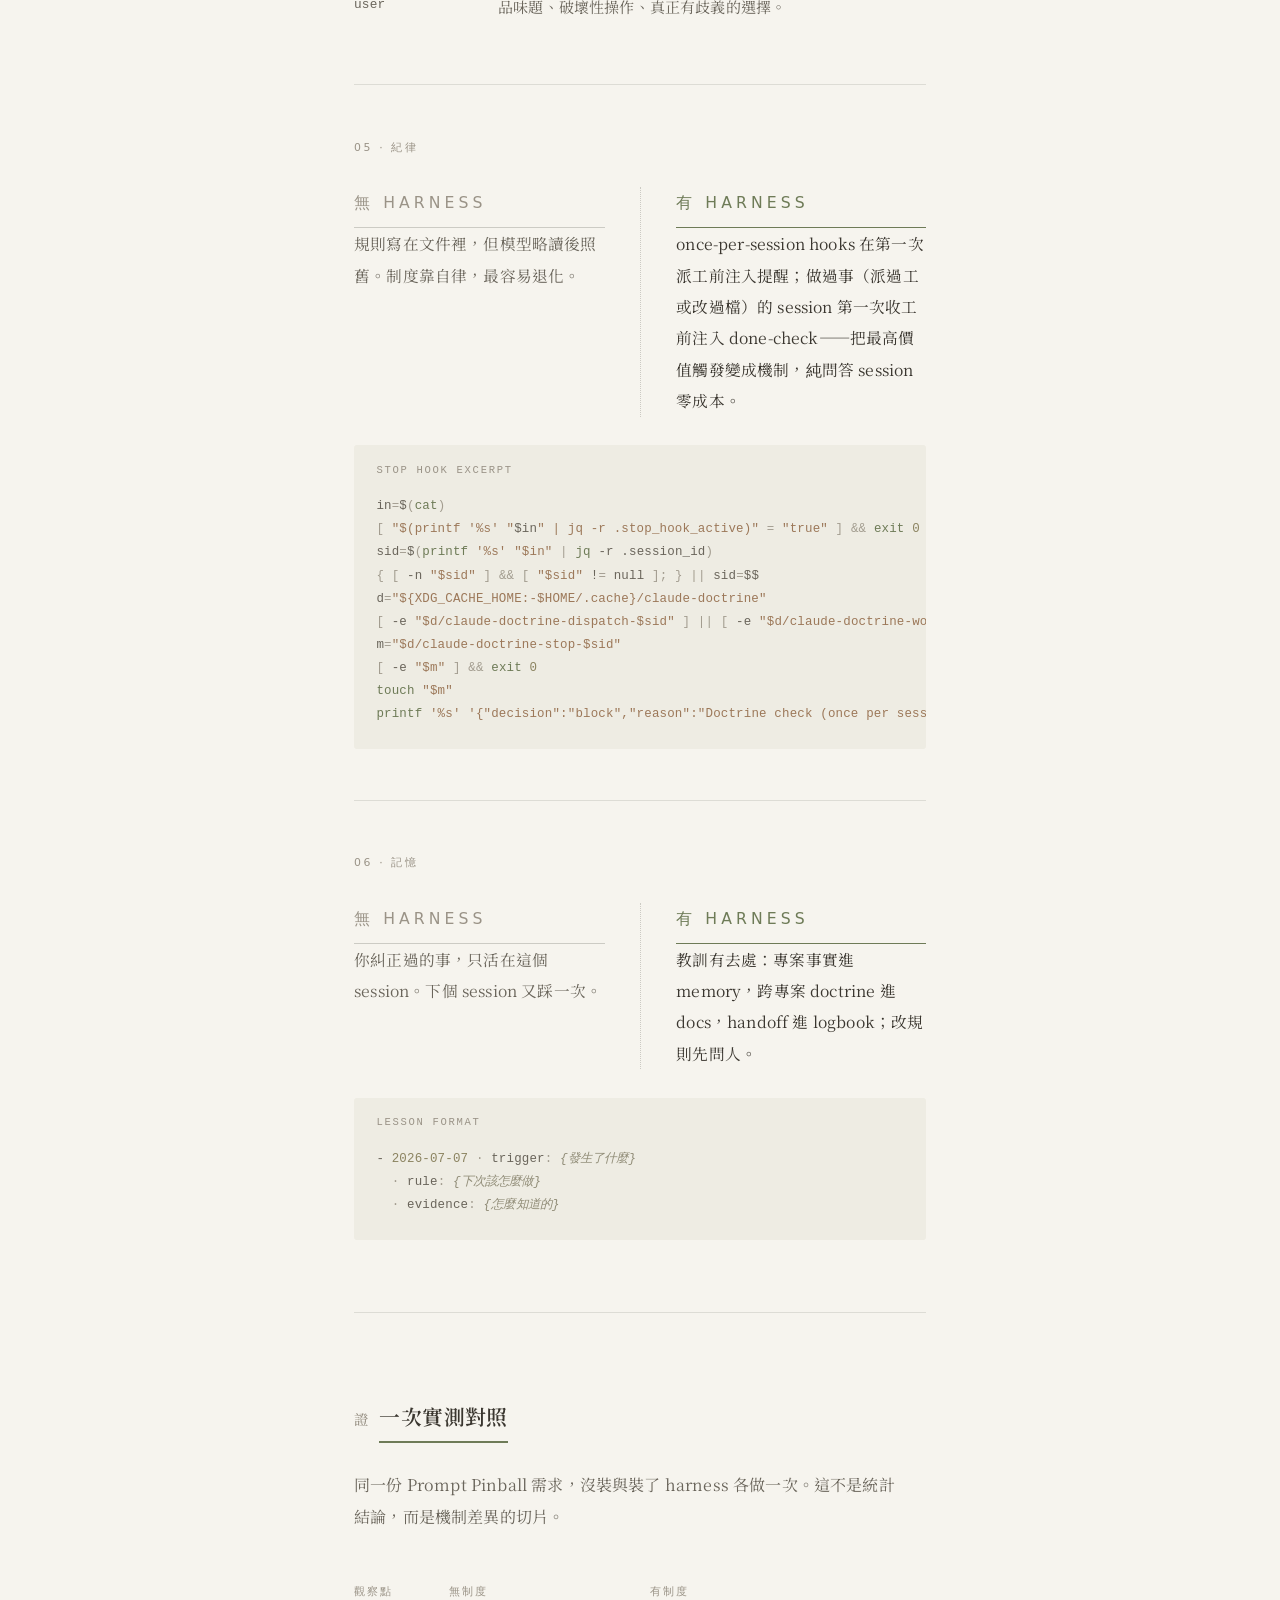
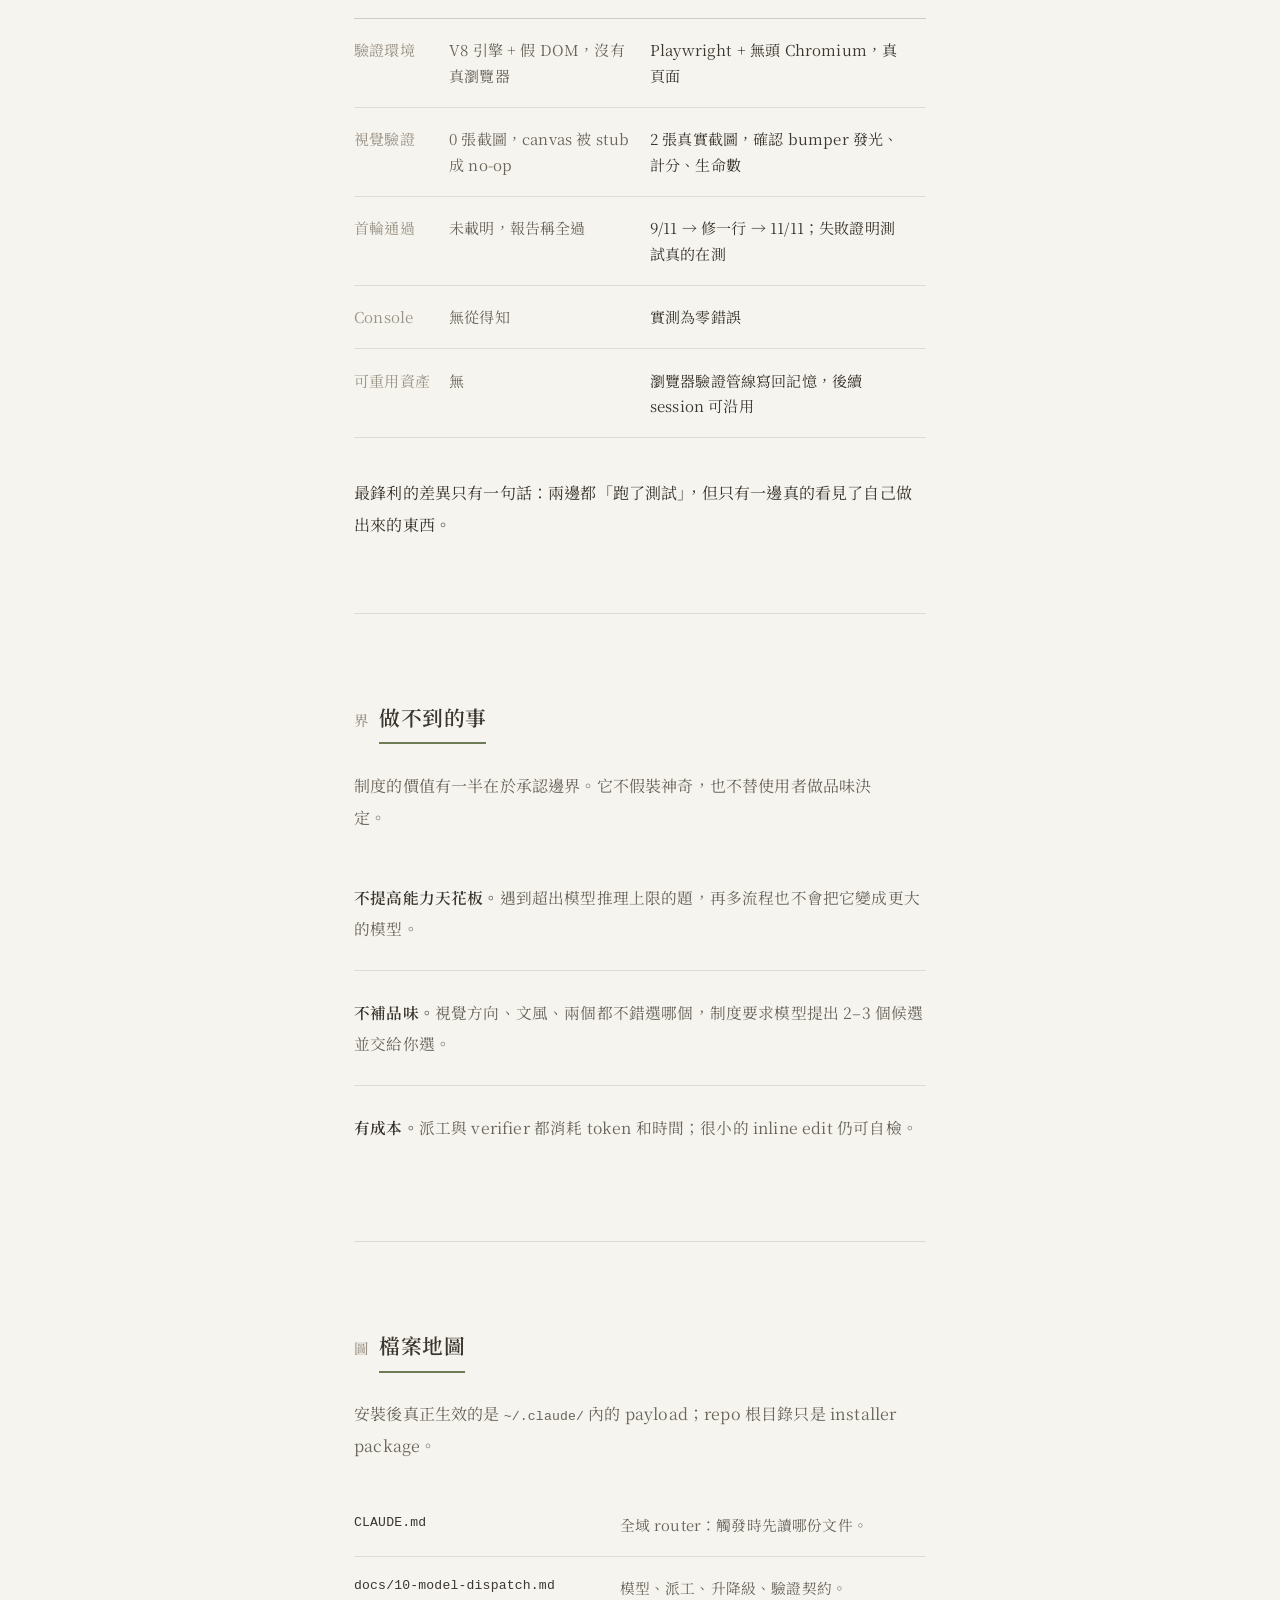
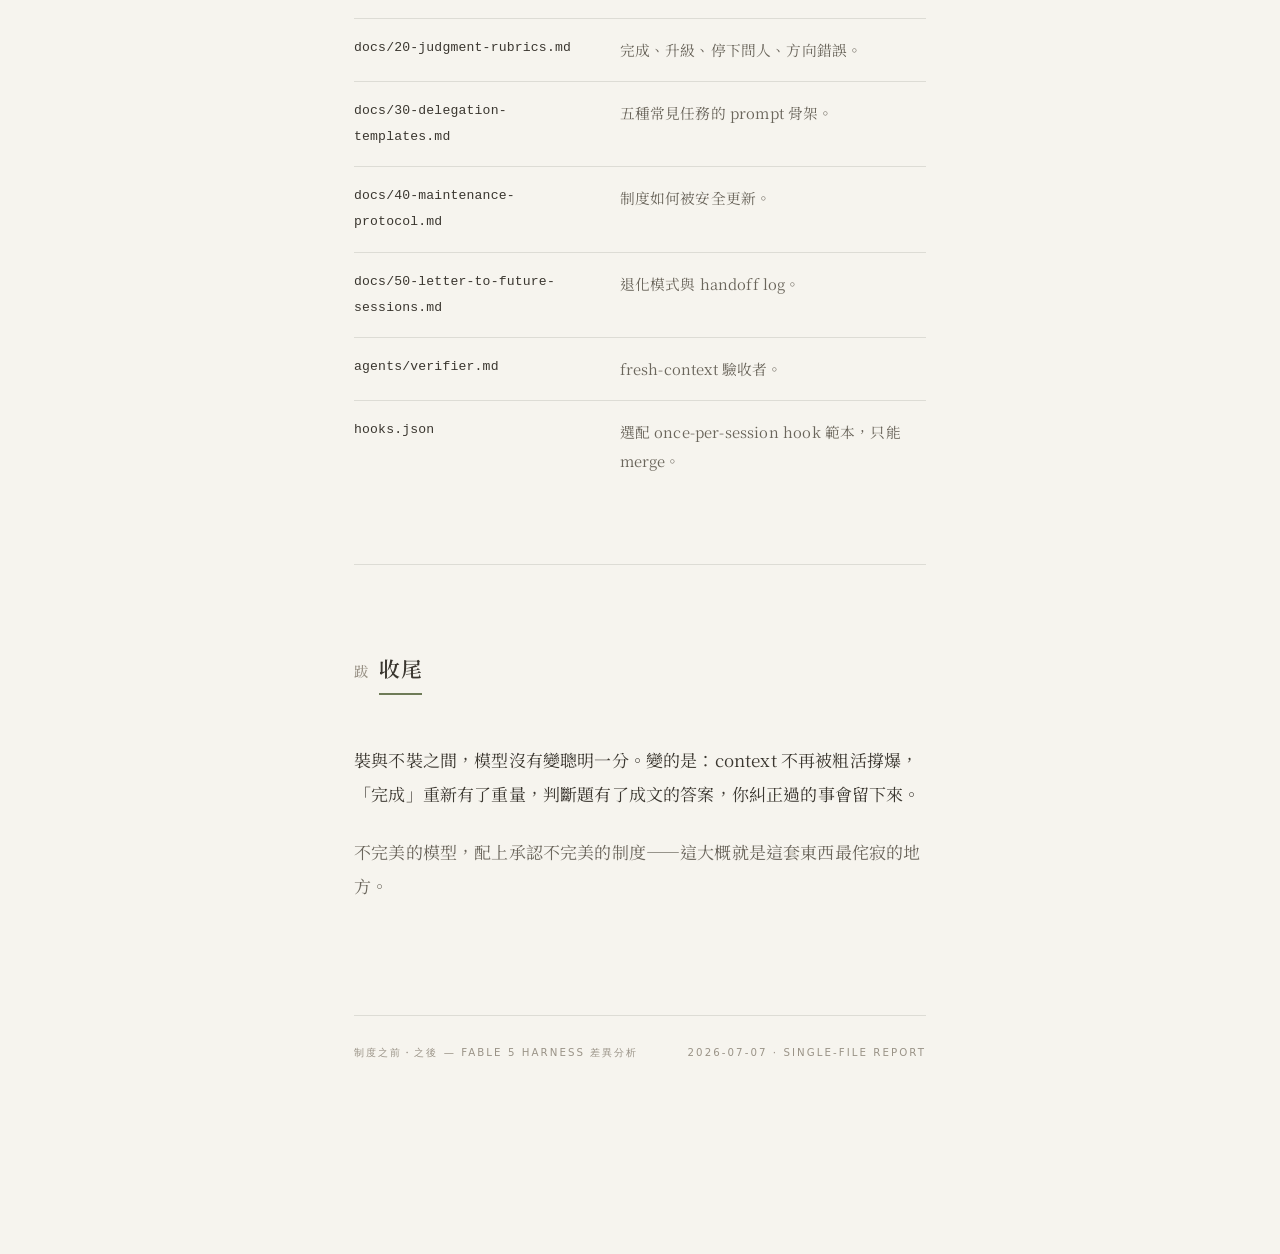
==== commit efc61d95: "Redesign the six with/without-harness moments as side-by-side columns The 無/有 comparison used to be " ====
--- a/harness_impact_analysis.html
+++ b/harness_impact_analysis.html
@@ -338,27 +338,26 @@
   margin-bottom: 1.8rem;
 }
 
-.entry {
+.compare {
   display: grid;
-  grid-template-columns: 1.9rem minmax(0, 1fr);
-  gap: 1rem;
-}
-.entry .glyph {
-  font-family: var(--serif);
-  font-size: 1.3rem;
-  line-height: 1.5;
+  grid-template-columns: minmax(0, 1fr);
+  gap: 1.8rem;
+}
+.side-label {
+  margin: 0 0 .9rem;
+  padding-bottom: .55rem;
+  font-family: var(--sans);
+  font-size: .62rem;
   font-weight: 500;
-}
-.entry.none .glyph { color: var(--ink); opacity: .45; }
-.entry.have .glyph { color: var(--moss); }
-.entry p { margin: 0; color: var(--ink-soft); font-size: .98rem; }
-.entry.have p { color: var(--ink); }
-
-.dot-rule {
-  border: 0;
-  border-top: 1px dotted var(--line-strong);
-  margin: 1.6rem 0 1.6rem 2.9rem;
-}
+  letter-spacing: .26em;
+  text-transform: uppercase;
+  border-bottom: 1px solid var(--line-strong);
+}
+.side.none .side-label { color: var(--muted); }
+.side.have .side-label { color: var(--moss); border-bottom-color: var(--moss); }
+.side p { margin: 0; font-size: .98rem; }
+.side.none p { color: var(--ink-soft); }
+.side.have p { color: var(--ink); }
 
 /* ---- ladder (moment 04) ---- */
 .ladder { list-style: none; margin: 1.4rem 0 0; padding: 0; }
@@ -462,9 +461,9 @@
 .rv.in { opacity: 1; transform: none; }
 
 @media (min-width: 760px) {
-  .moment { margin-left: -2.9rem; }
-  .moment-title { margin-left: 2.9rem; }
-  .entry { grid-template-columns: 2.9rem minmax(0, 1fr); }
+  .compare { grid-template-columns: 1fr 1fr; gap: 0; }
+  .side.none { padding-right: 2.2rem; }
+  .side.have { padding-left: 2.2rem; border-left: 1px dotted var(--line-strong); }
 }
 
 @media (max-width: 560px) {
@@ -553,71 +552,97 @@
 
     <article class="moment">
       <p class="moment-title">01 · 開場</p>
-      <div class="entry none"><span class="glyph">無</span><p>session 是白紙。模型靠直覺猜這台機器、這個使用者、這個 repo 的工作方式。</p></div>
-      <hr class="dot-rule">
-      <div class="entry have"><span class="glyph">有</span><div>
-        <p>根 router 自動載入：觸發派工、驗收、維護、複雜任務時，先讀對應制度文件。</p>
-        <figure class="code"><figcaption>CLAUDE.md excerpt</figcaption>
+      <div class="compare">
+        <div class="side none">
+          <p class="side-label">無 harness</p>
+          <p>session 是白紙。模型靠直覺猜這台機器、這個使用者、這個 repo 的工作方式。</p>
+        </div>
+        <div class="side have">
+          <p class="side-label">有 harness</p>
+          <p>根 router 自動載入：觸發派工、驗收、維護、複雜任務時，先讀對應制度文件。</p>
+        </div>
+      </div>
+      <figure class="code"><figcaption>CLAUDE.md excerpt</figcaption>
 <pre><code data-lang="md">| Trigger                       | Read                         |
 |-------------------------------|------------------------------|
 | About to spawn a subagent     | docs/10-model-dispatch.md    |
 | About to say a task is done   | docs/20-judgment-rubrics.md  |
 | Writing a delegation prompt   | docs/30-delegation-templates.md |</code></pre></figure>
-      </div></div>
     </article>
 
     <article class="moment">
       <p class="moment-title">02 · 主對話</p>
-      <div class="entry none"><span class="glyph">無</span><p>主對話是工人：親自掃 repo、親自讀長檔、親自跑迭代。context 被拿去當工作台。</p></div>
-      <hr class="dot-rule">
-      <div class="entry have"><span class="glyph">有</span><div>
-        <p>主對話是指揮官：粗活派給 subagent，回來只收結論、證據與 file:line。</p>
-        <figure class="code"><figcaption>delegation skeleton</figcaption>
+      <div class="compare">
+        <div class="side none">
+          <p class="side-label">無 harness</p>
+          <p>主對話是工人：親自掃 repo、親自讀長檔、親自跑迭代。context 被拿去當工作台。</p>
+        </div>
+        <div class="side have">
+          <p class="side-label">有 harness</p>
+          <p>主對話是指揮官：粗活派給 subagent，回來只收結論、證據與 file:line。</p>
+        </div>
+      </div>
+      <figure class="code"><figcaption>delegation skeleton</figcaption>
 <pre><code data-lang="md">GOAL: {要完成什麼}
 WHY: {這件事服務哪個使用者目標}
 ACCEPTANCE:
   - {可執行、可判定的條件}
 REPORT:
   - PASS/FAIL per criterion, evidence attached</code></pre></figure>
-      </div></div>
     </article>
 
     <article class="moment">
       <p class="moment-title">03 · 完成</p>
-      <div class="entry none"><span class="glyph">無</span><p>「我實作了，所以應該會動。」沒有瀏覽器、沒有測試、沒有 read-back。</p></div>
-      <hr class="dot-rule">
-      <div class="entry have"><span class="glyph">有</span><div>
-        <p>完成必須有執行證據；實質工作由 fresh-context verifier 驗收，做的人不自驗。</p>
-        <figure class="code"><figcaption>verifier report</figcaption>
+      <div class="compare">
+        <div class="side none">
+          <p class="side-label">無 harness</p>
+          <p>「我實作了，所以應該會動。」沒有瀏覽器、沒有測試、沒有 read-back。</p>
+        </div>
+        <div class="side have">
+          <p class="side-label">有 harness</p>
+          <p>完成必須有執行證據；實質工作由 fresh-context verifier 驗收，做的人不自驗。</p>
+        </div>
+      </div>
+      <figure class="code"><figcaption>verifier report</figcaption>
 <pre><code data-lang="rep">VERDICT: PASS
 1. PASS — diff exited 0; cmp confirms byte-identical
 2. PASS — zero INSTALLER placeholders remain
 3. PASS — all routing targets exist on disk</code></pre></figure>
-      </div></div>
     </article>
 
     <article class="moment">
       <p class="moment-title">04 · 卡關</p>
-      <div class="entry none"><span class="glyph">無</span><p>同一招重試第五次，越修越大，卻說不清楚為什麼這一步還服務目標。</p></div>
-      <hr class="dot-rule">
-      <div class="entry have"><span class="glyph">有</span><div>
-        <p>升級與換路都有條件：同一子任務錯兩次升級；第三輪必須換模型、換拆法或問使用者。</p>
-        <ul class="ladder">
+      <div class="compare">
+        <div class="side none">
+          <p class="side-label">無 harness</p>
+          <p>同一招重試第五次，越修越大，卻說不清楚為什麼這一步還服務目標。</p>
+        </div>
+        <div class="side have">
+          <p class="side-label">有 harness</p>
+          <p>升級與換路都有條件：同一子任務錯兩次升級；第三輪必須換模型、換拆法或問使用者。</p>
+        </div>
+      </div>
+      <ul class="ladder">
           <li><b>sonnet</b><span>日常明確任務。</span></li>
           <li><b>opus</b><span>同一子任務失敗兩次，附完整失敗軌跡。</span></li>
           <li><b>hard-solver</b><span>常規嘗試卡死後的 max effort 最後手段。</span></li>
           <li><b>user</b><span>品味題、破壞性操作、真正有歧義的選擇。</span></li>
         </ul>
-      </div></div>
     </article>
 
     <article class="moment">
       <p class="moment-title">05 · 紀律</p>
-      <div class="entry none"><span class="glyph">無</span><p>規則寫在文件裡，但模型略讀後照舊。制度靠自律，最容易退化。</p></div>
-      <hr class="dot-rule">
-      <div class="entry have"><span class="glyph">有</span><div>
-        <p>once-per-session hooks 在第一次派工前注入提醒；做過事（派過工或改過檔）的 session 第一次收工前注入 done-check——把最高價值觸發變成機制，純問答 session 零成本。</p>
-        <figure class="code"><figcaption>Stop hook excerpt</figcaption>
+      <div class="compare">
+        <div class="side none">
+          <p class="side-label">無 harness</p>
+          <p>規則寫在文件裡，但模型略讀後照舊。制度靠自律，最容易退化。</p>
+        </div>
+        <div class="side have">
+          <p class="side-label">有 harness</p>
+          <p>once-per-session hooks 在第一次派工前注入提醒；做過事（派過工或改過檔）的 session 第一次收工前注入 done-check——把最高價值觸發變成機制，純問答 session 零成本。</p>
+        </div>
+      </div>
+      <figure class="code"><figcaption>Stop hook excerpt</figcaption>
 <pre><code data-lang="sh">in=$(cat)
 [ "$(printf '%s' "$in" | jq -r .stop_hook_active)" = "true" ] &amp;&amp; exit 0
 sid=$(printf '%s' "$in" | jq -r .session_id)
@@ -628,20 +653,24 @@
 [ -e "$m" ] &amp;&amp; exit 0
 touch "$m"
 printf '%s' '{"decision":"block","reason":"Doctrine check (once per session, work sessions only): if this turn claimed work is done, confirm it meets ~/.claude/docs/20-judgment-rubrics.md section 2 — executed evidence, fresh-context check for substantive work, likeliest regression checked, reported plainly. If the turn made no completion claim, or the evidence is already stated, end the turn now."}'</code></pre></figure>
-      </div></div>
     </article>
 
     <article class="moment">
       <p class="moment-title">06 · 記憶</p>
-      <div class="entry none"><span class="glyph">無</span><p>你糾正過的事，只活在這個 session。下個 session 又踩一次。</p></div>
-      <hr class="dot-rule">
-      <div class="entry have"><span class="glyph">有</span><div>
-        <p>教訓有去處：專案事實進 memory，跨專案 doctrine 進 docs，handoff 進 logbook；改規則先問人。</p>
-        <figure class="code"><figcaption>lesson format</figcaption>
+      <div class="compare">
+        <div class="side none">
+          <p class="side-label">無 harness</p>
+          <p>你糾正過的事，只活在這個 session。下個 session 又踩一次。</p>
+        </div>
+        <div class="side have">
+          <p class="side-label">有 harness</p>
+          <p>教訓有去處：專案事實進 memory，跨專案 doctrine 進 docs，handoff 進 logbook；改規則先問人。</p>
+        </div>
+      </div>
+      <figure class="code"><figcaption>lesson format</figcaption>
 <pre><code data-lang="md">- 2026-07-07 · trigger: {發生了什麼}
   · rule: {下次該怎麼做}
   · evidence: {怎麼知道的}</code></pre></figure>
-      </div></div>
     </article>
   </section>
 
